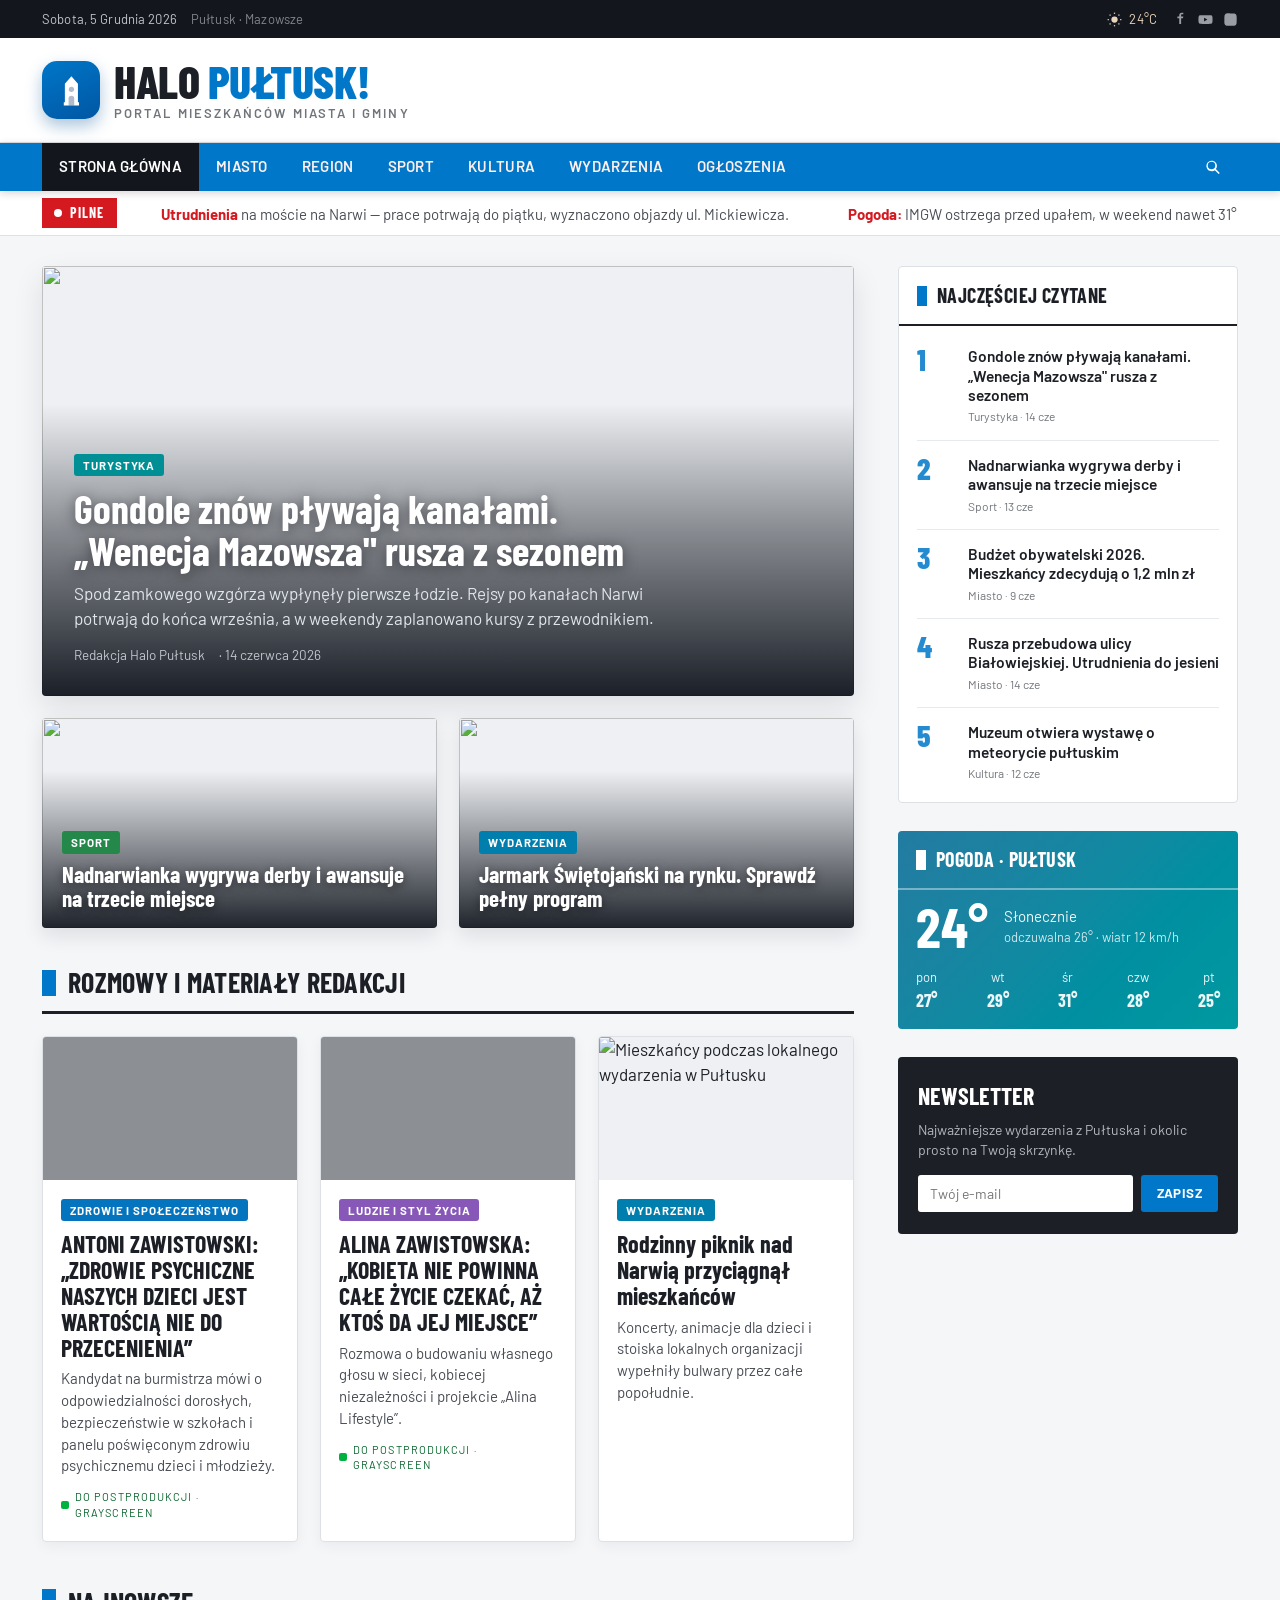
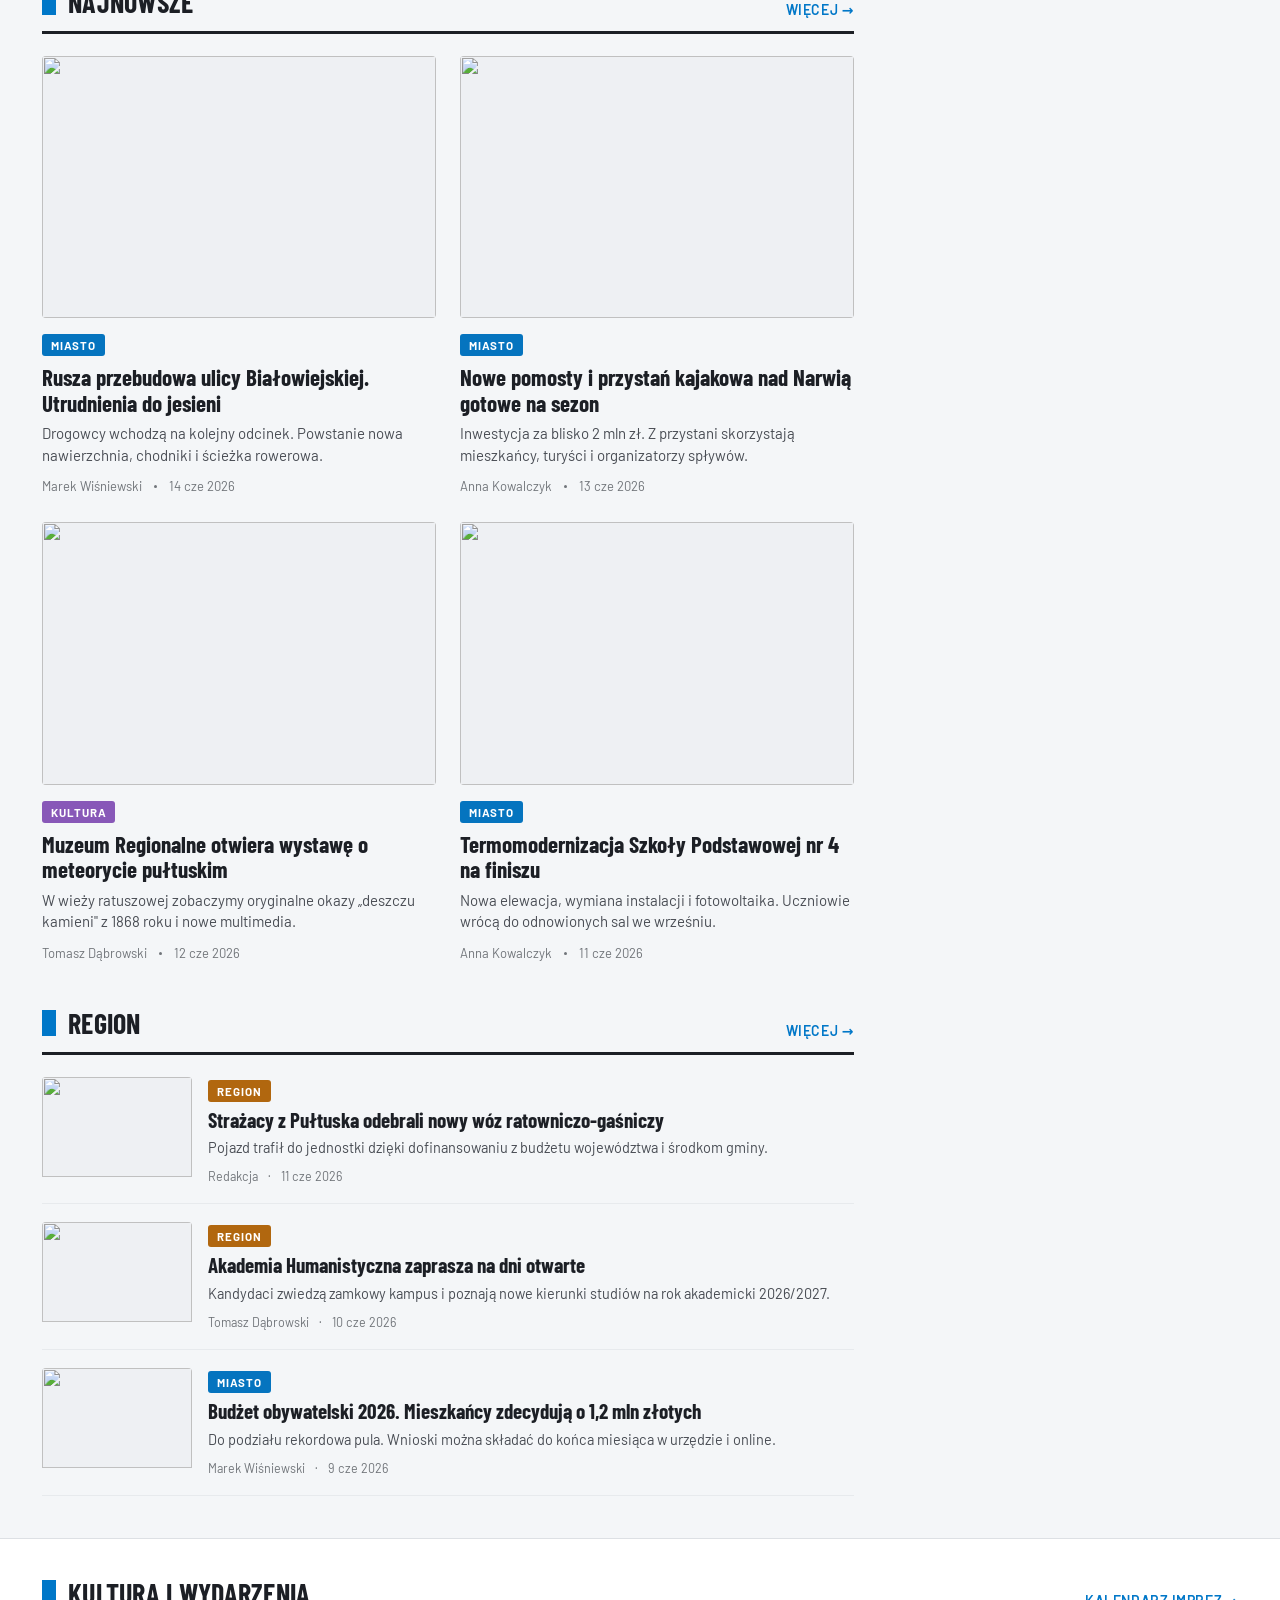
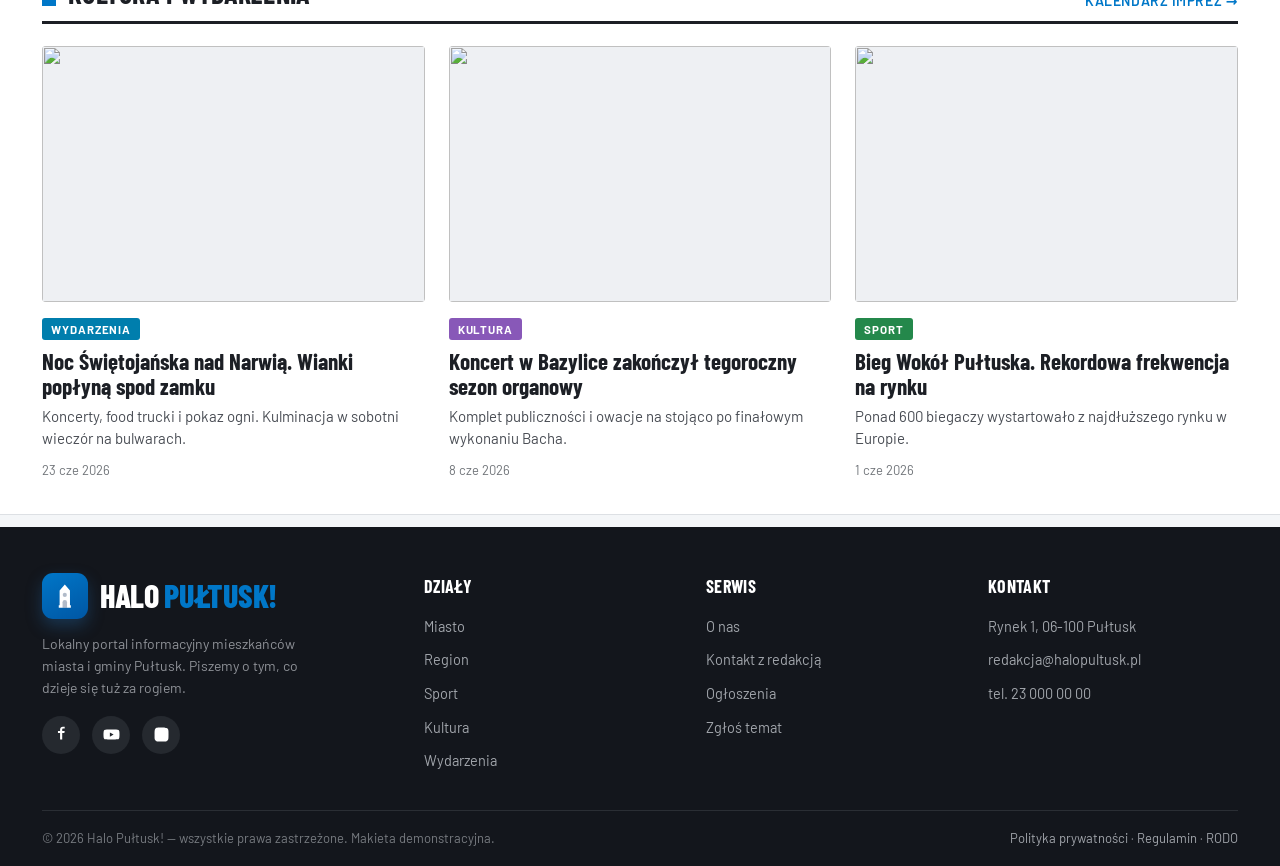
==== index.html @ b69af3ff "Add files via upload" ====
<!DOCTYPE html>
<html lang="pl">
<head>
<meta charset="UTF-8" />
<meta name="viewport" content="width=device-width, initial-scale=1.0" />
<title>Halo Pułtusk! — portal mieszkańców miasta i gminy</title>
<link rel="preconnect" href="https://fonts.googleapis.com" />
<link rel="preconnect" href="https://fonts.gstatic.com" crossorigin />
<link href="https://fonts.googleapis.com/css2?family=Barlow:wght@400;500;600;700&family=Barlow+Condensed:wght@600;700;800&family=Lora:ital,wght@0,400;0,500;0,600;1,400&display=swap" rel="stylesheet" />
<link rel="stylesheet" href="styles.css" />
<link rel="icon" type="image/svg+xml" href="data:image/svg+xml,%3Csvg xmlns='http://www.w3.org/2000/svg' viewBox='0 0 64 64'%3E%3Crect width='64' height='64' rx='15' fill='%232f72cf'/%3E%3Cpath fill='white' d='M32 8 L21 22 L21 52 L19 52 L19 56 L45 56 L45 52 L43 52 L43 22 Z'/%3E%3Ccircle cx='32' cy='30' r='4.5' fill='%232f72cf'/%3E%3Cpath fill='%232f72cf' d='M27 56 V44 a5 5 0 0 1 10 0 V56 Z'/%3E%3C/svg%3E" />
</head>
<body>

<!-- ============ PASEK GÓRNY ============ -->
<div class="topbar">
  <div class="container">
    <div class="topbar__left">
      <span class="topbar__date" id="topDate">niedziela, 15 czerwca 2026</span>
      <span class="topbar__loc">Pułtusk · Mazowsze</span>
    </div>
    <div class="topbar__right">
      <span class="topbar__weather">
        <svg viewBox="0 0 24 24" width="15" height="15" fill="currentColor"><circle cx="12" cy="12" r="5"/><g stroke="currentColor" stroke-width="2"><line x1="12" y1="1" x2="12" y2="3"/><line x1="12" y1="21" x2="12" y2="23"/><line x1="4.2" y1="4.2" x2="5.6" y2="5.6"/><line x1="18.4" y1="18.4" x2="19.8" y2="19.8"/><line x1="1" y1="12" x2="3" y2="12"/><line x1="21" y1="12" x2="23" y2="12"/><line x1="4.2" y1="19.8" x2="5.6" y2="18.4"/><line x1="18.4" y1="5.6" x2="19.8" y2="4.2"/></g></svg>
        24°C
      </span>
      <span class="topbar__socials">
        <a href="#" aria-label="Facebook"><svg viewBox="0 0 24 24"><path d="M13 10h3l.5-3H13V5.2c0-.9.3-1.5 1.6-1.5H16.5V1.1C16.2 1 15.2 1 14 1c-2.4 0-4 1.5-4 4.1V7H7v3h3v9h3v-9z"/></svg></a>
        <a href="#" aria-label="YouTube"><svg viewBox="0 0 24 24"><path d="M23 7.5c-.2-1.3-.8-2-2-2.2C19 5 12 5 12 5s-7 0-9 .3C1.8 5.5 1.2 6.2 1 7.5.7 9 .7 12 .7 12s0 3 .3 4.5c.2 1.3.8 2 2 2.2C5 19 12 19 12 19s7 0 9-.3c1.2-.2 1.8-.9 2-2.2.3-1.5.3-4.5.3-4.5s0-3-.3-4.5zM9.7 15V9l5.3 3-5.3 3z"/></svg></a>
        <a href="#" aria-label="Instagram"><svg viewBox="0 0 24 24"><path d="M12 2.2c3.2 0 3.6 0 4.9.1 1.2.1 1.8.3 2.2.4.6.2 1 .5 1.4.9.4.4.7.8.9 1.4.1.4.3 1 .4 2.2.1 1.3.1 1.7.1 4.9s0 3.6-.1 4.9c-.1 1.2-.3 1.8-.4 2.2-.2.6-.5 1-.9 1.4-.4.4-.8.7-1.4.9-.4.1-1 .3-2.2.4-1.3.1-1.7.1-4.9.1s-3.6 0-4.9-.1c-1.2-.1-1.8-.3-2.2-.4-.6-.2-1-.5-1.4-.9-.4-.4-.7-.8-.9-1.4-.1-.4-.3-1-.4-2.2C2.2 15.6 2.2 15.2 2.2 12s0-3.6.1-4.9c.1-1.2.3-1.8.4-2.2.2-.6.5-1 .9-1.4.4-.4.8-.7 1.4-.9.4-.1 1-.3 2.2-.4C8.4 2.2 8.8 2.2 12 2.2z"/></svg></a>
      </span>
    </div>
  </div>
</div>

<!-- ============ MASTHEAD ============ -->
<header class="masthead">
  <div class="container">
    <a class="logo" href="index.html">
      <span class="logo__mark">
        <svg class="logo__tower" viewBox="0 0 32 32" aria-hidden="true"><path fill="#fff" d="M16 3 L10 10 L10 27 L9 27 L9 30 L23 30 L23 27 L22 27 L22 10 Z"/><circle cx="16" cy="15" r="2.4" fill="rgba(13,42,86,0.32)"/><path fill="rgba(13,42,86,0.32)" d="M13.4 30 V23.6 a2.6 2.6 0 0 1 5.2 0 V30 Z"/></svg>
      </span>
      <span class="logo__text">
        <span class="logo__word"><span class="halo">Halo</span> <span class="city">Pułtusk</span><span class="bang">!</span></span>
        <span class="logo__tag">Portal mieszkańców miasta i gminy</span>
      </span>
    </a>
  </div>
</header>

<!-- ============ NAWIGACJA ============ -->
<nav class="nav">
  <div class="container">
    <button class="nav__burger" type="button" aria-label="Rozwiń menu" aria-expanded="false">
      <span class="nav__burger-bars"><span></span><span></span><span></span></span>
      Menu
    </button>
    <div class="nav__links">
      <a href="index.html" class="is-active">Strona główna</a>
      <a href="#">Miasto</a>
      <a href="#">Region</a>
      <a href="#">Sport</a>
      <a href="#">Kultura</a>
      <a href="#">Wydarzenia</a>
      <a href="#">Ogłoszenia</a>
    </div>
    <div class="nav__right">
      <div class="nav__search" aria-label="Szukaj">
        <svg viewBox="0 0 24 24"><path d="M21 20l-5.2-5.2a7 7 0 10-1.4 1.4L19.6 21.4 21 20zM5 10a5 5 0 1110 0 5 5 0 01-10 0z"/></svg>
      </div>
    </div>
  </div>
</nav>

<!-- ============ PASEK PILNE ============ -->
<div class="breaking">
  <div class="container">
    <div class="breaking__label"><span class="dot"></span>Pilne</div>
    <div class="breaking__track">
      <div class="breaking__move">
        <span><b>Utrudnienia</b> na moście na Narwi — prace potrwają do piątku, wyznaczono objazdy ul. Mickiewicza.</span>
        <span><b>Pogoda:</b> IMGW ostrzega przed upałem, w weekend nawet 31°C.</span>
        <span><b>Sport:</b> Nadnarwianka zagra u siebie z Mławianką w sobotę o 17:00.</span>
        <span><b>Utrudnienia</b> na moście na Narwi — prace potrwają do piątku, wyznaczono objazdy ul. Mickiewicza.</span>
        <span><b>Pogoda:</b> IMGW ostrzega przed upałem, w weekend nawet 31°C.</span>
        <span><b>Sport:</b> Nadnarwianka zagra u siebie z Mławianką w sobotę o 17:00.</span>
      </div>
    </div>
  </div>
</div>

<!-- ============ TREŚĆ + SIDEBAR ============ -->
<div class="container">
  <div class="page">
    <!-- KOLUMNA GŁÓWNA -->
    <div class="page__main">

      <!-- Hero -->
      <section class="hero">
        <a class="lead" href="#" onclick="return false;">
          <div class="cover"><img src="https://picsum.photos/seed/pultusk-narew-river/1200/760" alt="" loading="eager" /></div>
          <div class="lead__veil"></div>
          <div class="lead__body">
            <span class="tag tag--turystyka">Turystyka</span>
            <h2 class="lead__title">Gondole znów pływają kanałami. „Wenecja Mazowsza" rusza z sezonem</h2>
            <p class="lead__excerpt">Spod zamkowego wzgórza wypłynęły pierwsze łodzie. Rejsy po kanałach Narwi potrwają do końca września, a w weekendy zaplanowano kursy z przewodnikiem.</p>
            <div class="lead__meta"><span>Redakcja Halo Pułtusk</span><span>· 14 czerwca 2026</span></div>
          </div>
        </a>
        <div class="hero__minis">
          <a class="mini" href="#" onclick="return false;">
            <div class="cover"><img src="https://picsum.photos/seed/pultusk-stadium-football/700/440" alt="" /></div>
            <div class="mini__veil"></div>
            <div class="mini__body">
              <span class="tag tag--sport">Sport</span>
              <h3 class="mini__title">Nadnarwianka wygrywa derby i awansuje na trzecie miejsce</h3>
            </div>
          </a>
          <a class="mini" href="#" onclick="return false;">
            <div class="cover"><img src="https://picsum.photos/seed/pultusk-market-square-evening/700/440" alt="" /></div>
            <div class="mini__veil"></div>
            <div class="mini__body">
              <span class="tag tag--wydarzenia">Wydarzenia</span>
              <h3 class="mini__title">Jarmark Świętojański na rynku. Sprawdź pełny program</h3>
            </div>
          </a>
        </div>
      </section>

      <!-- Polecane (2 klikalne + 1 zwykły materiał) -->
      <section class="section">
        <div class="section__head">
          <h2 class="section__title">Rozmowy i materiały redakcji</h2>
        </div>
        <div class="picks">
          <a class="pick" href="artykul-zawistowski.html">
            <div class="cover cover--grayscreen"></div>
            <div class="pick__body">
              <span class="tag tag--miasto">Zdrowie i społeczeństwo</span>
              <h3 class="pick__title">ANTONI ZAWISTOWSKI: „ZDROWIE PSYCHICZNE NASZYCH DZIECI JEST WARTOŚCIĄ NIE DO PRZECENIENIA”</h3>
              <p class="pick__excerpt">Kandydat na burmistrza mówi o odpowiedzialności dorosłych, bezpieczeństwie w szkołach i panelu poświęconym zdrowiu psychicznemu dzieci i młodzieży.</p>
              <span class="pick__badge">do postprodukcji · grayscreen</span>
            </div>
          </a>
          <a class="pick" href="artykul-zawistowska.html">
            <div class="cover cover--grayscreen"></div>
            <div class="pick__body">
              <span class="tag tag--kultura">Ludzie i styl życia</span>
              <h3 class="pick__title">ALINA ZAWISTOWSKA: „KOBIETA NIE POWINNA CAŁE ŻYCIE CZEKAĆ, AŻ KTOŚ DA JEJ MIEJSCE”</h3>
              <p class="pick__excerpt">Rozmowa o budowaniu własnego głosu w sieci, kobiecej niezależności i projekcie „Alina Lifestyle”.</p>
              <span class="pick__badge">do postprodukcji · grayscreen</span>
            </div>
          </a>
          <article class="pick pick--static">
            <div class="cover"><img src="https://picsum.photos/seed/pultusk-local-community/800/450" alt="Mieszkańcy podczas lokalnego wydarzenia w Pułtusku" /></div>
            <div class="pick__body">
              <span class="tag tag--wydarzenia">Wydarzenia</span>
              <h3 class="pick__title">Rodzinny piknik nad Narwią przyciągnął mieszkańców</h3>
              <p class="pick__excerpt">Koncerty, animacje dla dzieci i stoiska lokalnych organizacji wypełniły bulwary przez całe popołudnie.</p>
            </div>
          </article>
        </div>
      </section>

      <!-- Najnowsze -->
      <section class="section" style="padding-top:6px;">
        <div class="section__head">
          <h2 class="section__title">Najnowsze</h2>
          <a class="section__more" href="#">Więcej →</a>
        </div>
        <div class="cards">
          <article class="card">
            <div class="card__media"><div class="cover"><img src="https://picsum.photos/seed/pultusk-roadworks/640/440" alt="" /></div></div>
            <div class="card__body">
              <span class="tag tag--miasto">Miasto</span>
              <h3 class="card__title">Rusza przebudowa ulicy Białowiejskiej. Utrudnienia do jesieni</h3>
              <p class="card__excerpt">Drogowcy wchodzą na kolejny odcinek. Powstanie nowa nawierzchnia, chodniki i ścieżka rowerowa.</p>
              <div class="card__meta"><span>Marek Wiśniewski</span><span class="dot"></span><span>14 cze 2026</span></div>
            </div>
          </article>
          <article class="card">
            <div class="card__media"><div class="cover"><img src="https://picsum.photos/seed/pultusk-kayak-pier/640/440" alt="" /></div></div>
            <div class="card__body">
              <span class="tag tag--miasto">Miasto</span>
              <h3 class="card__title">Nowe pomosty i przystań kajakowa nad Narwią gotowe na sezon</h3>
              <p class="card__excerpt">Inwestycja za blisko 2 mln zł. Z przystani skorzystają mieszkańcy, turyści i organizatorzy spływów.</p>
              <div class="card__meta"><span>Anna Kowalczyk</span><span class="dot"></span><span>13 cze 2026</span></div>
            </div>
          </article>
          <article class="card">
            <div class="card__media"><div class="cover"><img src="https://picsum.photos/seed/pultusk-meteorite-museum/640/440" alt="" /></div></div>
            <div class="card__body">
              <span class="tag tag--kultura">Kultura</span>
              <h3 class="card__title">Muzeum Regionalne otwiera wystawę o meteorycie pułtuskim</h3>
              <p class="card__excerpt">W wieży ratuszowej zobaczymy oryginalne okazy „deszczu kamieni" z 1868 roku i nowe multimedia.</p>
              <div class="card__meta"><span>Tomasz Dąbrowski</span><span class="dot"></span><span>12 cze 2026</span></div>
            </div>
          </article>
          <article class="card">
            <div class="card__media"><div class="cover"><img src="https://picsum.photos/seed/pultusk-school-renovation/640/440" alt="" /></div></div>
            <div class="card__body">
              <span class="tag tag--miasto">Miasto</span>
              <h3 class="card__title">Termomodernizacja Szkoły Podstawowej nr 4 na finiszu</h3>
              <p class="card__excerpt">Nowa elewacja, wymiana instalacji i fotowoltaika. Uczniowie wrócą do odnowionych sal we wrześniu.</p>
              <div class="card__meta"><span>Anna Kowalczyk</span><span class="dot"></span><span>11 cze 2026</span></div>
            </div>
          </article>
        </div>
      </section>

      <!-- Region -->
      <section class="section" style="padding-top:6px;">
        <div class="section__head">
          <h2 class="section__title">Region</h2>
          <a class="section__more" href="#">Więcej →</a>
        </div>
        <div class="row-list">
          <article class="row">
            <div class="row__media"><div class="cover"><img src="https://picsum.photos/seed/pultusk-fire-truck/320/220" alt="" /></div></div>
            <div>
              <span class="tag tag--region">Region</span>
              <h3 class="row__title">Strażacy z Pułtuska odebrali nowy wóz ratowniczo-gaśniczy</h3>
              <p class="row__excerpt">Pojazd trafił do jednostki dzięki dofinansowaniu z budżetu województwa i środkom gminy.</p>
              <div class="row__meta"><span>Redakcja</span><span>·</span><span>11 cze 2026</span></div>
            </div>
          </article>
          <article class="row">
            <div class="row__media"><div class="cover"><img src="https://picsum.photos/seed/pultusk-university-campus/320/220" alt="" /></div></div>
            <div>
              <span class="tag tag--region">Region</span>
              <h3 class="row__title">Akademia Humanistyczna zaprasza na dni otwarte</h3>
              <p class="row__excerpt">Kandydaci zwiedzą zamkowy kampus i poznają nowe kierunki studiów na rok akademicki 2026/2027.</p>
              <div class="row__meta"><span>Tomasz Dąbrowski</span><span>·</span><span>10 cze 2026</span></div>
            </div>
          </article>
          <article class="row">
            <div class="row__media"><div class="cover"><img src="https://picsum.photos/seed/pultusk-budget-meeting/320/220" alt="" /></div></div>
            <div>
              <span class="tag tag--miasto">Miasto</span>
              <h3 class="row__title">Budżet obywatelski 2026. Mieszkańcy zdecydują o 1,2 mln złotych</h3>
              <p class="row__excerpt">Do podziału rekordowa pula. Wnioski można składać do końca miesiąca w urzędzie i online.</p>
              <div class="row__meta"><span>Marek Wiśniewski</span><span>·</span><span>9 cze 2026</span></div>
            </div>
          </article>
        </div>
      </section>
    </div>

    <!-- SIDEBAR (od góry) -->
    <aside class="page__side">
      <div class="widget">
        <div class="widget__head">Najczęściej czytane</div>
        <div class="widget__body" style="padding-bottom:6px;">
          <ol class="popular">
            <li><div><div class="popular__title">Gondole znów pływają kanałami. „Wenecja Mazowsza" rusza z sezonem</div><div class="popular__meta">Turystyka · 14 cze</div></div></li>
            <li><div><div class="popular__title">Nadnarwianka wygrywa derby i awansuje na trzecie miejsce</div><div class="popular__meta">Sport · 13 cze</div></div></li>
            <li><div><div class="popular__title">Budżet obywatelski 2026. Mieszkańcy zdecydują o 1,2 mln zł</div><div class="popular__meta">Miasto · 9 cze</div></div></li>
            <li><div><div class="popular__title">Rusza przebudowa ulicy Białowiejskiej. Utrudnienia do jesieni</div><div class="popular__meta">Miasto · 14 cze</div></div></li>
            <li><div><div class="popular__title">Muzeum otwiera wystawę o meteorycie pułtuskim</div><div class="popular__meta">Kultura · 12 cze</div></div></li>
          </ol>
        </div>
      </div>

      <div class="widget weather">
        <div class="widget__head">Pogoda · Pułtusk</div>
        <div class="weather__now">
          <div class="weather__temp">24°</div>
          <div>
            <div class="weather__desc">Słonecznie</div>
            <div class="weather__loc">odczuwalna 26° · wiatr 12 km/h</div>
          </div>
        </div>
        <div class="weather__days">
          <div class="weather__day">pon<b>27°</b></div>
          <div class="weather__day">wt<b>29°</b></div>
          <div class="weather__day">śr<b>31°</b></div>
          <div class="weather__day">czw<b>28°</b></div>
          <div class="weather__day">pt<b>25°</b></div>
        </div>
      </div>

      <div class="news-signup">
        <h4>Newsletter</h4>
        <p>Najważniejsze wydarzenia z Pułtuska i okolic prosto na Twoją skrzynkę.</p>
        <form onsubmit="return false;">
          <input type="email" placeholder="Twój e-mail" />
          <button type="submit">Zapisz</button>
        </form>
      </div>
    </aside>
  </div>
</div>

<!-- ============ PAS KULTURA ============ -->
<div class="band">
  <section class="section">
    <div class="container">
      <div class="section__head">
        <h2 class="section__title">Kultura i wydarzenia</h2>
        <a class="section__more" href="#">Kalendarz imprez →</a>
      </div>
      <div class="cards cards--3">
        <article class="card">
          <div class="card__media"><div class="cover"><img src="https://picsum.photos/seed/pultusk-river-night-festival/640/440" alt="" /></div></div>
          <div class="card__body">
            <span class="tag tag--wydarzenia">Wydarzenia</span>
            <h3 class="card__title">Noc Świętojańska nad Narwią. Wianki popłyną spod zamku</h3>
            <p class="card__excerpt">Koncerty, food trucki i pokaz ogni. Kulminacja w sobotni wieczór na bulwarach.</p>
            <div class="card__meta"><span>23 cze 2026</span></div>
          </div>
        </article>
        <article class="card">
          <div class="card__media"><div class="cover"><img src="https://picsum.photos/seed/pultusk-basilica-organ-concert/640/440" alt="" /></div></div>
          <div class="card__body">
            <span class="tag tag--kultura">Kultura</span>
            <h3 class="card__title">Koncert w Bazylice zakończył tegoroczny sezon organowy</h3>
            <p class="card__excerpt">Komplet publiczności i owacje na stojąco po finałowym wykonaniu Bacha.</p>
            <div class="card__meta"><span>8 cze 2026</span></div>
          </div>
        </article>
        <article class="card">
          <div class="card__media"><div class="cover"><img src="https://picsum.photos/seed/pultusk-run-marathon/640/440" alt="" /></div></div>
          <div class="card__body">
            <span class="tag tag--sport">Sport</span>
            <h3 class="card__title">Bieg Wokół Pułtuska. Rekordowa frekwencja na rynku</h3>
            <p class="card__excerpt">Ponad 600 biegaczy wystartowało z najdłuższego rynku w Europie.</p>
            <div class="card__meta"><span>1 cze 2026</span></div>
          </div>
        </article>
      </div>
    </div>
  </section>
</div>

<!-- ============ STOPKA ============ -->
<footer class="footer">
  <div class="container">
    <div class="footer__top">
      <div class="footer__brand">
        <div class="logo logo--footer">
          <span class="logo__mark">
            <svg class="logo__tower" viewBox="0 0 32 32" aria-hidden="true"><path fill="#fff" d="M16 3 L10 10 L10 27 L9 27 L9 30 L23 30 L23 27 L22 27 L22 10 Z"/><circle cx="16" cy="15" r="2.4" fill="rgba(13,42,86,0.32)"/><path fill="rgba(13,42,86,0.32)" d="M13.4 30 V23.6 a2.6 2.6 0 0 1 5.2 0 V30 Z"/></svg>
          </span>
          <span class="logo__word"><span class="halo">Halo</span> <span class="city">Pułtusk</span><span class="bang">!</span></span>
        </div>
        <p>Lokalny portal informacyjny mieszkańców miasta i gminy Pułtusk. Piszemy o tym, co dzieje się tuż za rogiem.</p>
        <div class="footer__socials">
          <a href="#" aria-label="Facebook"><svg viewBox="0 0 24 24"><path d="M13 10h3l.5-3H13V5.2c0-.9.3-1.5 1.6-1.5H16.5V1.1C16.2 1 15.2 1 14 1c-2.4 0-4 1.5-4 4.1V7H7v3h3v9h3v-9z"/></svg></a>
          <a href="#" aria-label="YouTube"><svg viewBox="0 0 24 24"><path d="M23 7.5c-.2-1.3-.8-2-2-2.2C19 5 12 5 12 5s-7 0-9 .3C1.8 5.5 1.2 6.2 1 7.5.7 9 .7 12 .7 12s0 3 .3 4.5c.2 1.3.8 2 2 2.2C5 19 12 19 12 19s7 0 9-.3c1.2-.2 1.8-.9 2-2.2.3-1.5.3-4.5.3-4.5s0-3-.3-4.5zM9.7 15V9l5.3 3-5.3 3z"/></svg></a>
          <a href="#" aria-label="Instagram"><svg viewBox="0 0 24 24"><path d="M12 2.2c3.2 0 3.6 0 4.9.1 1.2.1 1.8.3 2.2.4.6.2 1 .5 1.4.9.4.4.7.8.9 1.4.1.4.3 1 .4 2.2.1 1.3.1 1.7.1 4.9s0 3.6-.1 4.9c-.1 1.2-.3 1.8-.4 2.2-.2.6-.5 1-.9 1.4-.4.4-.8.7-1.4.9-.4.1-1 .3-2.2.4-1.3.1-1.7.1-4.9.1s-3.6 0-4.9-.1c-1.2-.1-1.8-.3-2.2-.4-.6-.2-1-.5-1.4-.9-.4-.4-.7-.8-.9-1.4-.1-.4-.3-1-.4-2.2C2.2 15.6 2.2 15.2 2.2 12s0-3.6.1-4.9c.1-1.2.3-1.8.4-2.2.2-.6.5-1 .9-1.4.4-.4.8-.7 1.4-.9.4-.1 1-.3 2.2-.4C8.4 2.2 8.8 2.2 12 2.2z"/></svg></a>
        </div>
      </div>
      <div class="footer__col">
        <h5>Działy</h5>
        <ul>
          <li><a href="index.html">Miasto</a></li>
          <li><a href="index.html">Region</a></li>
          <li><a href="index.html">Sport</a></li>
          <li><a href="index.html">Kultura</a></li>
          <li><a href="index.html">Wydarzenia</a></li>
        </ul>
      </div>
      <div class="footer__col">
        <h5>Serwis</h5>
        <ul>
          <li><a href="#">O nas</a></li>
          <li><a href="#">Kontakt z redakcją</a></li>
          <li><a href="#">Ogłoszenia</a></li>
          <li><a href="#">Zgłoś temat</a></li>
        </ul>
      </div>
      <div class="footer__col">
        <h5>Kontakt</h5>
        <ul>
          <li><a href="#">Rynek 1, 06-100 Pułtusk</a></li>
          <li><a href="#">redakcja@halopultusk.pl</a></li>
          <li><a href="#">tel. 23 000 00 00</a></li>
        </ul>
      </div>
    </div>
    <div class="footer__bar">
      <span>© 2026 Halo Pułtusk! — wszystkie prawa zastrzeżone. Makieta demonstracyjna.</span>
      <span><a href="#">Polityka prywatności</a> · <a href="#">Regulamin</a> · <a href="#">RODO</a></span>
    </div>
  </div>
</footer>

<script>
  // Data po polsku w pasku górnym
  (function () {
    try {
      var d = new Date();
      var s = d.toLocaleDateString('pl-PL', { weekday: 'long', day: 'numeric', month: 'long', year: 'numeric' });
      document.getElementById('topDate').textContent = s;
    } catch (e) {}
  })();

  // Menu mobilne (hamburger)
  (function () {
    var nav = document.querySelector('.nav');
    var burger = nav && nav.querySelector('.nav__burger');
    if (!burger) return;
    burger.addEventListener('click', function () {
      var open = nav.classList.toggle('is-open');
      burger.setAttribute('aria-expanded', open ? 'true' : 'false');
    });
    nav.querySelectorAll('.nav__links a').forEach(function (a) {
      a.addEventListener('click', function () {
        nav.classList.remove('is-open');
        burger.setAttribute('aria-expanded', 'false');
      });
    });
  })();
</script>
</body>
</html>
---- styles.css ----
/* ============================================================
   Halo Pułtusk! — wspólny arkusz stylów
   ============================================================ */

:root {
  /* Kolory bazowe */
  --paper: #ffffff;
  --bg: oklch(0.972 0.004 250);
  --bg-soft: oklch(0.955 0.005 250);
  --ink: oklch(0.24 0.012 260);
  --ink-soft: oklch(0.42 0.012 260);
  --muted: oklch(0.56 0.010 260);
  --line: oklch(0.905 0.006 260);
  --line-soft: oklch(0.935 0.005 260);

  /* Marka — błękit */
  --red: oklch(0.555 0.155 248);
  --red-dark: oklch(0.455 0.145 252);
  --red-ink: oklch(0.40 0.130 250);

  /* Greenscreen do podmiany */
  --green: #00b140;

  /* Alert / pilne */
  --alert: oklch(0.555 0.215 27);

  /* Tagi kategorii — wspólne L/C, różne H (harmonia) */
  --tag-miasto: oklch(0.545 0.145 248);
  --tag-sport: oklch(0.555 0.13 152);
  --tag-kultura: oklch(0.555 0.15 305);
  --tag-region: oklch(0.585 0.13 62);
  --tag-wydarzenia: oklch(0.555 0.12 232);
  --tag-turystyka: oklch(0.585 0.11 200);

  /* Typografia */
  --display: "Barlow Condensed", "Arial Narrow", sans-serif;
  --ui: "Barlow", system-ui, sans-serif;
  --serif: "Lora", Georgia, serif;

  /* Layout */
  --container: 1240px;
  --radius: 4px;
}

* { box-sizing: border-box; }

html { -webkit-text-size-adjust: 100%; }

body {
  margin: 0;
  font-family: var(--ui);
  color: var(--ink);
  background: var(--bg);
  line-height: 1.45;
  font-size: 17px;
}

img { display: block; max-width: 100%; }
a { color: inherit; text-decoration: none; }

.container {
  width: 100%;
  max-width: var(--container);
  margin: 0 auto;
  padding: 0 22px;
}

/* ---------- Pasek górny ---------- */
.topbar {
  background: oklch(0.20 0.012 260);
  color: oklch(0.82 0.01 260);
  font-size: 13px;
  letter-spacing: 0.01em;
}
.topbar .container {
  display: flex;
  align-items: center;
  justify-content: space-between;
  height: 38px;
}
.topbar__left { display: flex; align-items: center; gap: 14px; white-space: nowrap; }
.topbar__date { text-transform: capitalize; white-space: nowrap; }
.topbar__loc { color: oklch(0.62 0.01 260); }
.topbar__right { display: flex; align-items: center; gap: 16px; }
.topbar__weather { display: flex; align-items: center; gap: 7px; color: oklch(0.88 0.04 70); }
.topbar__socials { display: flex; align-items: center; gap: 10px; }
.topbar__socials a { opacity: 0.78; transition: opacity 0.15s; }
.topbar__socials a:hover { opacity: 1; }
.topbar__socials svg { width: 15px; height: 15px; fill: currentColor; display: block; }

/* ---------- Masthead ---------- */
.masthead { background: var(--paper); border-bottom: 1px solid var(--line); }
.masthead .container {
  display: flex;
  align-items: center;
  justify-content: space-between;
  gap: 28px;
  padding-top: 22px;
  padding-bottom: 22px;
}
.logo { display: flex; align-items: center; gap: 14px; flex-shrink: 0; }
.logo__mark {
  position: relative; flex-shrink: 0;
  width: 58px; height: 58px; border-radius: 15px;
  background: linear-gradient(155deg, var(--red), var(--red-dark));
  display: flex; align-items: center; justify-content: center;
  box-shadow: 0 7px 16px oklch(0.5 0.12 250 / 0.38);
}
.logo__tower { width: 60%; height: 60%; display: block; }
.logo__text { display: flex; flex-direction: column; gap: 5px; line-height: 1; }
.logo__word {
  font-family: var(--display);
  font-weight: 800;
  font-size: 46px;
  letter-spacing: -0.01em;
  text-transform: uppercase;
  white-space: nowrap;
  line-height: 0.92;
}
.logo__word .halo { color: var(--ink); }
.logo__word .city { color: var(--red); }
.logo__word .bang { color: var(--red); }
.logo__tag {
  font-size: 13px;
  letter-spacing: 0.16em;
  text-transform: uppercase;
  color: var(--muted);
  font-weight: 600;
}

/* Reklama / placeholder */
.adslot {
  flex: 0 0 auto;
  display: flex;
  align-items: center;
  justify-content: center;
  background:
    repeating-linear-gradient(135deg, var(--bg-soft) 0 11px, var(--bg) 11px 22px);
  border: 1px dashed var(--line);
  color: var(--muted);
  font-family: "Barlow", monospace;
  font-size: 11px;
  letter-spacing: 0.22em;
  text-transform: uppercase;
}
.adslot--leader { width: 468px; height: 80px; }
.adslot--box { width: 100%; height: 250px; }
.adslot--wide { width: 100%; height: 110px; margin: 8px 0 4px; }

/* ---------- Nawigacja ---------- */
.nav {
  background: var(--red);
  position: sticky;
  top: 0;
  z-index: 50;
  box-shadow: 0 2px 8px oklch(0.2 0.05 27 / 0.18);
}
.nav .container {
  display: flex;
  align-items: stretch;
  gap: 0;
}
.nav__links { display: flex; align-items: stretch; flex-wrap: wrap; }
.nav__links a {
  display: flex;
  align-items: center;
  height: 48px;
  padding: 0 17px;
  color: oklch(0.97 0.02 27);
  font-weight: 600;
  font-size: 15px;
  letter-spacing: 0.02em;
  text-transform: uppercase;
  transition: background 0.15s;
}
.nav__links a:hover { background: var(--red-dark); }
.nav__links a.is-active { background: oklch(0.20 0.012 260); color: #fff; }
.nav__right { margin-left: auto; display: flex; align-items: center; gap: 4px; }
.nav__search {
  display: flex; align-items: center;
  height: 48px; padding: 0 16px;
  color: #fff; cursor: pointer;
  transition: background 0.15s;
}
.nav__search:hover { background: var(--red-dark); }
.nav__search svg { width: 18px; height: 18px; fill: currentColor; }
.nav__burger {
  display: none; align-items: center; gap: 10px; height: 48px; padding: 0 16px;
  background: none; border: 0; cursor: pointer; color: #fff;
  font-family: var(--ui); font-weight: 700; font-size: 15px;
  text-transform: uppercase; letter-spacing: 0.04em;
}
.nav__burger-bars { display: inline-flex; flex-direction: column; gap: 4px; width: 20px; }
.nav__burger-bars span { height: 2.5px; background: #fff; border-radius: 2px; transition: transform 0.2s, opacity 0.2s; }
.nav.is-open .nav__burger-bars span:nth-child(1) { transform: translateY(6.5px) rotate(45deg); }
.nav.is-open .nav__burger-bars span:nth-child(2) { opacity: 0; }
.nav.is-open .nav__burger-bars span:nth-child(3) { transform: translateY(-6.5px) rotate(-45deg); }

/* ---------- Pasek PILNE ---------- */
.breaking {
  background: var(--paper);
  border-bottom: 1px solid var(--line);
  overflow: hidden;
}
.breaking .container { display: flex; align-items: center; height: 44px; gap: 16px; }
.breaking__label {
  flex: 0 0 auto;
  background: var(--alert);
  color: #fff;
  font-family: var(--display);
  font-weight: 700;
  letter-spacing: 0.08em;
  text-transform: uppercase;
  font-size: 14px;
  padding: 5px 12px;
  display: flex; align-items: center; gap: 8px;
}
.breaking__label .dot {
  width: 8px; height: 8px; border-radius: 50%;
  background: #fff;
  animation: pulse 1.4s ease-in-out infinite;
}
@keyframes pulse { 0%,100% { opacity: 1; } 50% { opacity: 0.25; } }
.breaking__track { flex: 1 1 auto; overflow: hidden; white-space: nowrap; }
.breaking__move {
  display: inline-block;
  white-space: nowrap;
  animation: ticker 32s linear infinite;
  font-size: 15px;
  color: var(--ink-soft);
}
.breaking__move span { padding: 0 28px; }
.breaking__move b { color: var(--alert); font-weight: 700; }
.breaking__track:hover .breaking__move { animation-play-state: paused; }
@keyframes ticker { from { transform: translateX(0); } to { transform: translateX(-50%); } }

/* ---------- Tagi ---------- */
.tag {
  display: inline-block;
  font-weight: 700;
  font-size: 11.5px;
  letter-spacing: 0.08em;
  text-transform: uppercase;
  color: #fff;
  padding: 3px 9px;
  border-radius: 3px;
  line-height: 1.4;
}
.tag--miasto { background: var(--tag-miasto); }
.tag--sport { background: var(--tag-sport); }
.tag--kultura { background: var(--tag-kultura); }
.tag--region { background: var(--tag-region); }
.tag--wydarzenia { background: var(--tag-wydarzenia); }
.tag--turystyka { background: var(--tag-turystyka); }

/* ---------- Okładki / greenscreen ---------- */
.cover { position: relative; overflow: hidden; background: var(--bg-soft); }
.cover img { width: 100%; height: 100%; object-fit: cover; }
.cover--greenscreen { background: var(--green); }
.cover--grayscreen { background: #8c9095; }
.cover--greenscreen::after {
  content: "GREENSCREEN · podmień zdjęcie";
  position: absolute;
  inset: 0;
  display: flex;
  align-items: center;
  justify-content: center;
  font-family: "Barlow", monospace;
  font-size: 12px;
  letter-spacing: 0.14em;
  text-transform: uppercase;
  color: oklch(0.30 0.09 150);
  text-align: center;
  padding: 12px;
}

/* ---------- Sekcje / nagłówki ---------- */
.section { padding: 34px 0; }
.section__head {
  display: flex; align-items: baseline; justify-content: space-between;
  border-bottom: 3px solid var(--ink);
  padding-bottom: 8px;
  margin-bottom: 22px;
}
.section__title {
  font-family: var(--display);
  font-weight: 700;
  font-size: 28px;
  text-transform: uppercase;
  letter-spacing: 0.01em;
  margin: 0;
  display: flex; align-items: center; gap: 12px;
}
.section__title::before {
  content: ""; width: 14px; height: 26px; background: var(--red);
  display: inline-block;
}
.section__more {
  font-weight: 600; font-size: 14px; text-transform: uppercase;
  letter-spacing: 0.04em; color: var(--red); display: flex; align-items: center; gap: 5px;
}
.section__more:hover { color: var(--red-dark); }

/* ---------- Hero ---------- */
.hero { padding-top: 0; }
.hero__grid {
  display: grid;
  grid-template-columns: 1.65fr 1fr;
  gap: 22px;
}
.lead {
  position: relative;
  border-radius: var(--radius);
  overflow: hidden;
  display: block;
  min-height: 430px;
  margin-bottom: 22px;
  box-shadow: 0 12px 30px oklch(0.2 0.02 260 / 0.10);
}
.lead .cover { position: absolute; inset: 0; }
.lead__veil {
  position: absolute; inset: 0;
  background: linear-gradient(to top, oklch(0.16 0.02 260 / 0.92) 0%, oklch(0.16 0.02 260 / 0.45) 38%, transparent 68%);
}
.lead__body {
  position: absolute; left: 0; right: 0; bottom: 0;
  padding: 30px 32px 32px;
  color: #fff;
}
.lead__title {
  font-family: var(--display);
  font-weight: 700;
  font-size: 40px;
  line-height: 1.04;
  margin: 12px 0 10px;
  text-wrap: balance;
  text-shadow: 0 2px 14px oklch(0.1 0.02 260 / 0.5);
}
.lead__excerpt { font-size: 17px; color: oklch(0.92 0.01 260); max-width: 60ch; margin: 0; }
.lead__meta { margin-top: 14px; font-size: 13.5px; color: oklch(0.82 0.01 260); display: flex; gap: 14px; }

.side-stack { display: grid; grid-template-rows: 1fr 1fr; gap: 22px; }
.mini {
  position: relative; border-radius: var(--radius); overflow: hidden; display: block;
  min-height: 210px;
  box-shadow: 0 8px 20px oklch(0.2 0.02 260 / 0.10);
}
.mini .cover { position: absolute; inset: 0; }
.mini__veil { position: absolute; inset: 0; background: linear-gradient(to top, oklch(0.16 0.02 260 / 0.9) 0%, oklch(0.16 0.02 260 / 0.3) 50%, transparent 75%); }
.mini__body { position: absolute; left: 0; right: 0; bottom: 0; padding: 18px 20px; color: #fff; }
.mini__title { font-family: var(--display); font-weight: 700; font-size: 23px; line-height: 1.06; margin: 8px 0 0; text-shadow: 0 2px 10px oklch(0.1 0.02 260 / 0.5); }

a.lead, a.mini, a.card__link { cursor: pointer; }
a.lead:hover .cover img, a.mini:hover .cover img { transform: scale(1.04); }
.cover img { transition: transform 0.5s ease; }

/* ---------- Strip materiałów redakcyjnych ---------- */
.picks { display: grid; grid-template-columns: repeat(3, 1fr); gap: 22px; }
.pick {
  display: block; background: var(--paper); border: 1px solid var(--line);
  border-radius: var(--radius); overflow: hidden;
  box-shadow: 0 4px 14px oklch(0.2 0.02 260 / 0.05);
  transition: box-shadow 0.18s, transform 0.18s;
}
.pick:hover { box-shadow: 0 12px 28px oklch(0.2 0.02 260 / 0.13); transform: translateY(-3px); }
.pick--static { cursor: default; }
.pick--static:hover { box-shadow: 0 4px 14px oklch(0.2 0.02 260 / 0.05); transform: none; }
.pick .cover { aspect-ratio: 16 / 9; }
.pick__body { padding: 16px 18px 20px; }
.pick__title { font-family: var(--display); font-weight: 700; font-size: 24px; line-height: 1.08; margin: 10px 0 8px; }
.pick__excerpt { font-size: 15px; color: var(--ink-soft); margin: 0; }
.pick__meta { margin-top: 13px; font-size: 13px; color: var(--muted); display: flex; gap: 12px; }
.pick__badge {
  display: inline-flex; align-items: center; gap: 6px;
  font-family: "Barlow", monospace; font-size: 11px; letter-spacing: 0.1em;
  text-transform: uppercase; color: oklch(0.45 0.12 150); margin-top: 12px;
}
.pick__badge::before { content: ""; width: 8px; height: 8px; background: var(--green); border-radius: 2px; }

/* ---------- Główny układ: grid + sidebar ---------- */
.layout { display: grid; grid-template-columns: 1fr 340px; gap: 40px; align-items: start; }

/* Dwukolumnowy układ strony głównej (treść + sticky sidebar) */
.page { display: grid; grid-template-columns: minmax(0, 1fr) 340px; gap: 44px; align-items: start; padding: 30px 0 8px; }
.page__main { min-width: 0; }
.page__side { position: sticky; top: 60px; }
.hero__minis { display: grid; grid-template-columns: 1fr 1fr; gap: 22px; }

.cards { display: grid; grid-template-columns: 1fr 1fr; gap: 26px 24px; }
.card { display: flex; flex-direction: column; }
.card__media { position: relative; border-radius: var(--radius); overflow: hidden; }
.card__media .cover { aspect-ratio: 3 / 2; }
.card__body { padding: 13px 0 0; }
.card__title { font-family: var(--display); font-weight: 700; font-size: 23px; line-height: 1.1; margin: 9px 0 7px; text-wrap: pretty; }
.card__excerpt { font-size: 15px; color: var(--ink-soft); margin: 0; }
.card__meta { margin-top: 11px; font-size: 13px; color: var(--muted); display: flex; gap: 12px; align-items: center; }
.card__meta .dot { width: 3px; height: 3px; border-radius: 50%; background: var(--muted); }

/* Wariant poziomy (lista) */
.row-list { display: flex; flex-direction: column; }
.row {
  display: grid; grid-template-columns: 150px 1fr; gap: 16px;
  padding: 18px 0; border-bottom: 1px solid var(--line-soft);
}
.row:first-child { padding-top: 0; }
.row__media { border-radius: var(--radius); overflow: hidden; }
.row__media .cover { aspect-ratio: 3 / 2; }
.row__title { font-family: var(--display); font-weight: 700; font-size: 21px; line-height: 1.12; margin: 6px 0 6px; }
.row__excerpt { font-size: 14.5px; color: var(--ink-soft); margin: 0; }
.row__meta { margin-top: 9px; font-size: 12.5px; color: var(--muted); display: flex; gap: 10px; }

/* ---------- Sidebar ---------- */
.widget { background: var(--paper); border: 1px solid var(--line); border-radius: var(--radius); margin-bottom: 28px; }
.widget__head {
  font-family: var(--display); font-weight: 700; font-size: 20px; text-transform: uppercase;
  letter-spacing: 0.02em; padding: 14px 18px; border-bottom: 2px solid var(--ink);
  display: flex; align-items: center; gap: 10px;
}
.widget__head::before { content: ""; width: 10px; height: 20px; background: var(--red); }
.widget__body { padding: 6px 18px 16px; }

.popular { list-style: none; margin: 0; padding: 0; counter-reset: pop; }
.popular li {
  counter-increment: pop;
  display: grid; grid-template-columns: 38px 1fr; gap: 13px; align-items: start;
  padding: 14px 0; border-bottom: 1px solid var(--line-soft);
}
.popular li:last-child { border-bottom: 0; }
.popular li::before {
  content: counter(pop);
  font-family: var(--display); font-weight: 800; font-size: 30px; line-height: 0.9;
  color: var(--red); opacity: 0.85;
}
.popular__title { font-weight: 600; font-size: 15.5px; line-height: 1.25; }
.popular__meta { font-size: 12px; color: var(--muted); margin-top: 4px; }

/* Pogoda */
.weather { background: linear-gradient(135deg, oklch(0.55 0.10 232), oklch(0.62 0.11 200)); color: #fff; border: 0; }
.weather .widget__head { border-color: oklch(1 0 0 / 0.4); color: #fff; }
.weather .widget__head::before { background: #fff; }
.weather__now { display: flex; align-items: center; gap: 16px; padding: 8px 18px 14px; }
.weather__temp { font-family: var(--display); font-weight: 700; font-size: 56px; line-height: 1; }
.weather__desc { font-size: 15px; opacity: 0.95; }
.weather__loc { font-size: 13px; opacity: 0.8; }
.weather__days { display: flex; justify-content: space-between; padding: 0 18px 16px; gap: 8px; }
.weather__day { text-align: center; font-size: 13px; opacity: 0.92; }
.weather__day b { display: block; font-family: var(--display); font-size: 18px; font-weight: 700; }

/* Newsletter */
.news-signup { background: var(--ink); color: #fff; border: 0; padding: 22px 20px; border-radius: var(--radius); margin-bottom: 28px; }
.news-signup h4 { font-family: var(--display); font-size: 24px; font-weight: 700; text-transform: uppercase; margin: 0 0 6px; }
.news-signup p { font-size: 14px; color: oklch(0.78 0.01 260); margin: 0 0 14px; }
.news-signup form { display: flex; gap: 8px; }
.news-signup input { flex: 1; border: 0; border-radius: 3px; padding: 10px 12px; font-family: var(--ui); font-size: 14px; }
.news-signup button { border: 0; background: var(--red); color: #fff; font-weight: 700; padding: 0 16px; border-radius: 3px; cursor: pointer; font-family: var(--ui); text-transform: uppercase; letter-spacing: 0.03em; }
.news-signup button:hover { background: var(--red-dark); }

/* ---------- Sekcje kategorii (paski) ---------- */
.band { background: var(--paper); border-top: 1px solid var(--line); border-bottom: 1px solid var(--line); }

/* ---------- Stopka ---------- */
.footer { background: oklch(0.20 0.012 260); color: oklch(0.74 0.01 260); margin-top: 12px; }
.footer__top { display: grid; grid-template-columns: 1.4fr 1fr 1fr 1fr; gap: 32px; padding: 46px 0 38px; }
.logo--footer { gap: 12px; }
.logo--footer .logo__mark { width: 46px; height: 46px; border-radius: 11px; }
.footer__brand .logo__word { font-size: 32px; }
.footer__brand .logo__word .halo { color: #fff; }
.footer__brand p { font-size: 14px; line-height: 1.6; margin: 14px 0 0; color: oklch(0.66 0.01 260); max-width: 34ch; }
.footer__col h5 { font-family: var(--display); font-size: 18px; font-weight: 700; text-transform: uppercase; color: #fff; margin: 0 0 14px; letter-spacing: 0.02em; }
.footer__col ul { list-style: none; margin: 0; padding: 0; display: flex; flex-direction: column; gap: 9px; }
.footer__col a { font-size: 14.5px; color: oklch(0.72 0.01 260); word-break: break-word; }
.footer__col a:hover { color: #fff; }
.footer__socials { display: flex; gap: 12px; margin-top: 16px; }
.footer__socials a {
  width: 38px; height: 38px; border-radius: 50%;
  background: oklch(0.28 0.012 260); display: flex; align-items: center; justify-content: center;
  transition: background 0.15s;
}
.footer__socials a:hover { background: var(--red); }
.footer__socials svg { width: 17px; height: 17px; fill: #fff; }
.footer__bar { border-top: 1px solid oklch(0.30 0.012 260); padding: 18px 0; font-size: 13px; color: oklch(0.58 0.01 260); display: flex; justify-content: space-between; flex-wrap: wrap; gap: 10px; }
.footer__bar a { color: oklch(0.72 0.01 260); }

/* ============================================================
   Widok artykułu
   ============================================================ */
.crumbs { font-size: 13px; color: var(--muted); padding: 18px 0 0; display: flex; gap: 8px; flex-wrap: wrap; }
.crumbs a:hover { color: var(--red); }
.crumbs span { color: var(--line); }

.article { max-width: 820px; margin: 0 auto; padding: 8px 0 20px; }
.article__head { padding: 18px 0 22px; }
.article__title {
  font-family: var(--display); font-weight: 700; font-size: 52px; line-height: 1.02;
  margin: 14px 0 16px; text-wrap: balance;
}
.article__lead { font-size: 21px; color: var(--ink-soft); line-height: 1.5; margin: 0; font-weight: 500; }
.article__meta {
  display: flex; align-items: center; gap: 14px; flex-wrap: wrap;
  margin-top: 22px; padding-top: 18px; border-top: 1px solid var(--line);
  font-size: 14px; color: var(--muted);
}
.article__author { display: flex; align-items: center; gap: 10px; color: var(--ink); font-weight: 600; }
.article__avatar { width: 38px; height: 38px; border-radius: 50%; background: var(--bg-soft); overflow: hidden; }
.article__avatar img { width: 100%; height: 100%; object-fit: cover; }

.hero-figure { margin: 0 0 8px; }
.hero-figure .cover { aspect-ratio: 16 / 9; border-radius: var(--radius); }
.hero-figure figcaption { font-size: 13px; color: var(--muted); padding: 10px 2px; font-style: italic; }

.article__body { font-family: var(--serif); font-size: 19.5px; line-height: 1.75; color: oklch(0.30 0.012 260); }
.article__body p { margin: 0 0 22px; }
.article__body h2 { font-family: var(--display); font-size: 30px; font-weight: 700; color: var(--ink); margin: 36px 0 14px; line-height: 1.12; }
.article__body a { color: var(--red); text-decoration: underline; text-underline-offset: 2px; }
.pullquote {
  font-family: var(--display); font-weight: 600; font-size: 30px; line-height: 1.18;
  color: var(--ink); border-left: 5px solid var(--red); padding: 6px 0 6px 24px; margin: 30px 0;
  font-style: normal;
}

/* Wywiad — pytania i odpowiedzi */
.article__body .q { font-family: var(--display); font-weight: 700; font-size: 23px; line-height: 1.25; color: var(--ink); margin: 34px 0 12px; }
.article__body .q .who { color: var(--red); margin-right: 7px; }
.article__body .a { margin: 0 0 22px; }
.article__body .a .speaker { font-family: var(--ui); font-weight: 700; color: var(--red-ink); margin-right: 7px; font-size: 0.9em; letter-spacing: 0.02em; }

/* Pasek share */
.share { display: flex; align-items: center; gap: 12px; flex-wrap: wrap; padding: 26px 0; border-top: 1px solid var(--line); border-bottom: 1px solid var(--line); margin: 36px 0; }
.share__label { font-family: var(--display); font-weight: 700; text-transform: uppercase; font-size: 17px; letter-spacing: 0.03em; margin-right: 4px; }
.share__btn {
  display: inline-flex; align-items: center; gap: 9px; cursor: pointer;
  border: 0; border-radius: 4px; padding: 10px 16px; color: #fff; font-family: var(--ui);
  font-weight: 600; font-size: 14.5px; transition: filter 0.15s;
}
.share__btn:hover { filter: brightness(1.08); }
.share__btn svg { width: 17px; height: 17px; fill: currentColor; }
.share__btn--fb { background: #1877f2; }
.share__btn--x { background: #111; }
.share__btn--msg { background: #0084ff; }
.share__btn--copy { background: var(--bg-soft); color: var(--ink); border: 1px solid var(--line); }

/* Autor box */
.authorbox { display: flex; gap: 18px; align-items: center; background: var(--paper); border: 1px solid var(--line); border-radius: var(--radius); padding: 22px; margin: 8px 0 10px; }
.authorbox__img { width: 70px; height: 70px; border-radius: 50%; overflow: hidden; flex: 0 0 auto; background: var(--bg-soft); }
.authorbox__img img { width: 100%; height: 100%; object-fit: cover; }
.authorbox__name { font-family: var(--display); font-weight: 700; font-size: 22px; }
.authorbox__role { font-size: 13px; color: var(--muted); text-transform: uppercase; letter-spacing: 0.06em; margin: 2px 0 8px; }
.authorbox__bio { font-size: 14.5px; color: var(--ink-soft); margin: 0; }

.tags-row { display: flex; gap: 8px; flex-wrap: wrap; margin: 26px 0 8px; }
.chip { font-size: 13px; color: var(--ink-soft); background: var(--bg-soft); border: 1px solid var(--line); border-radius: 999px; padding: 5px 13px; }
.chip:hover { border-color: var(--red); color: var(--red); }

/* Responsywność */
/* Modyfikatory siatek kart */
.cards--2 { grid-template-columns: 1fr 1fr; }
.cards--3 { grid-template-columns: repeat(3, 1fr); }

/* Responsywność */
@media (max-width: 1080px) {
  .layout { grid-template-columns: 1fr; }
  .page { grid-template-columns: 1fr; gap: 30px; }
  .page__side { position: static; }
  .hero__grid { grid-template-columns: 1fr; }
  .side-stack { grid-template-columns: 1fr 1fr; grid-template-rows: none; }
  .lead { min-height: 360px; }
  .adslot--leader { display: none; }
}
@media (max-width: 980px) {
  .cards--3 { grid-template-columns: 1fr 1fr; }
}
@media (max-width: 720px) {
  body { font-size: 16px; }
  .masthead .container { padding-top: 16px; padding-bottom: 16px; }
  .logo__word { font-size: 34px; }
  .logo__mark { width: 50px; height: 50px; border-radius: 12px; }
  .logo__tag { font-size: 11px; letter-spacing: 0.12em; }

  /* Nawigacja — menu hamburger */
  .nav .container { padding: 0; position: relative; flex-wrap: wrap; }
  .nav__burger { display: flex; }
  .nav__links {
    display: none; flex-direction: column;
    position: absolute; top: 100%; left: 0; right: 0;
    background: var(--red-dark);
    box-shadow: 0 14px 26px oklch(0.2 0.05 250 / 0.30);
    z-index: 60;
  }
  .nav.is-open .nav__links { display: flex; }
  .nav__links a {
    width: 100%; height: auto; padding: 15px 20px; font-size: 15px; white-space: nowrap;
    border-top: 1px solid oklch(1 0 0 / 0.13);
  }
  .nav__links a:first-child { border-top: 0; }
  .nav__links a.is-active { background: oklch(0.20 0.012 260); }
  .nav__right { display: none; }

  .topbar .container { height: 36px; }
  .topbar__loc { display: none; }

  .cards, .cards--2, .cards--3 { grid-template-columns: 1fr; }
  .picks { grid-template-columns: 1fr; }
  .side-stack { grid-template-columns: 1fr; }
  .hero__minis { grid-template-columns: 1fr; }
  .footer__top { grid-template-columns: 1fr; gap: 28px; }

  .lead { min-height: 320px; }
  .lead__title { font-size: 28px; }
  .lead__body { padding: 22px 20px; }
  .section__title { font-size: 24px; }
  .article { padding-left: 0; padding-right: 0; }
  .article__title { font-size: 33px; }
  .article__lead { font-size: 18px; }
  .article__body { font-size: 18px; }
  .row { grid-template-columns: 110px 1fr; gap: 13px; }
  .share { gap: 8px; }
}
@media (max-width: 460px) {
  .topbar__weather { display: none; }
  .row { grid-template-columns: 1fr; }
  .row__media { display: none; }
  .pullquote { font-size: 25px; }
}
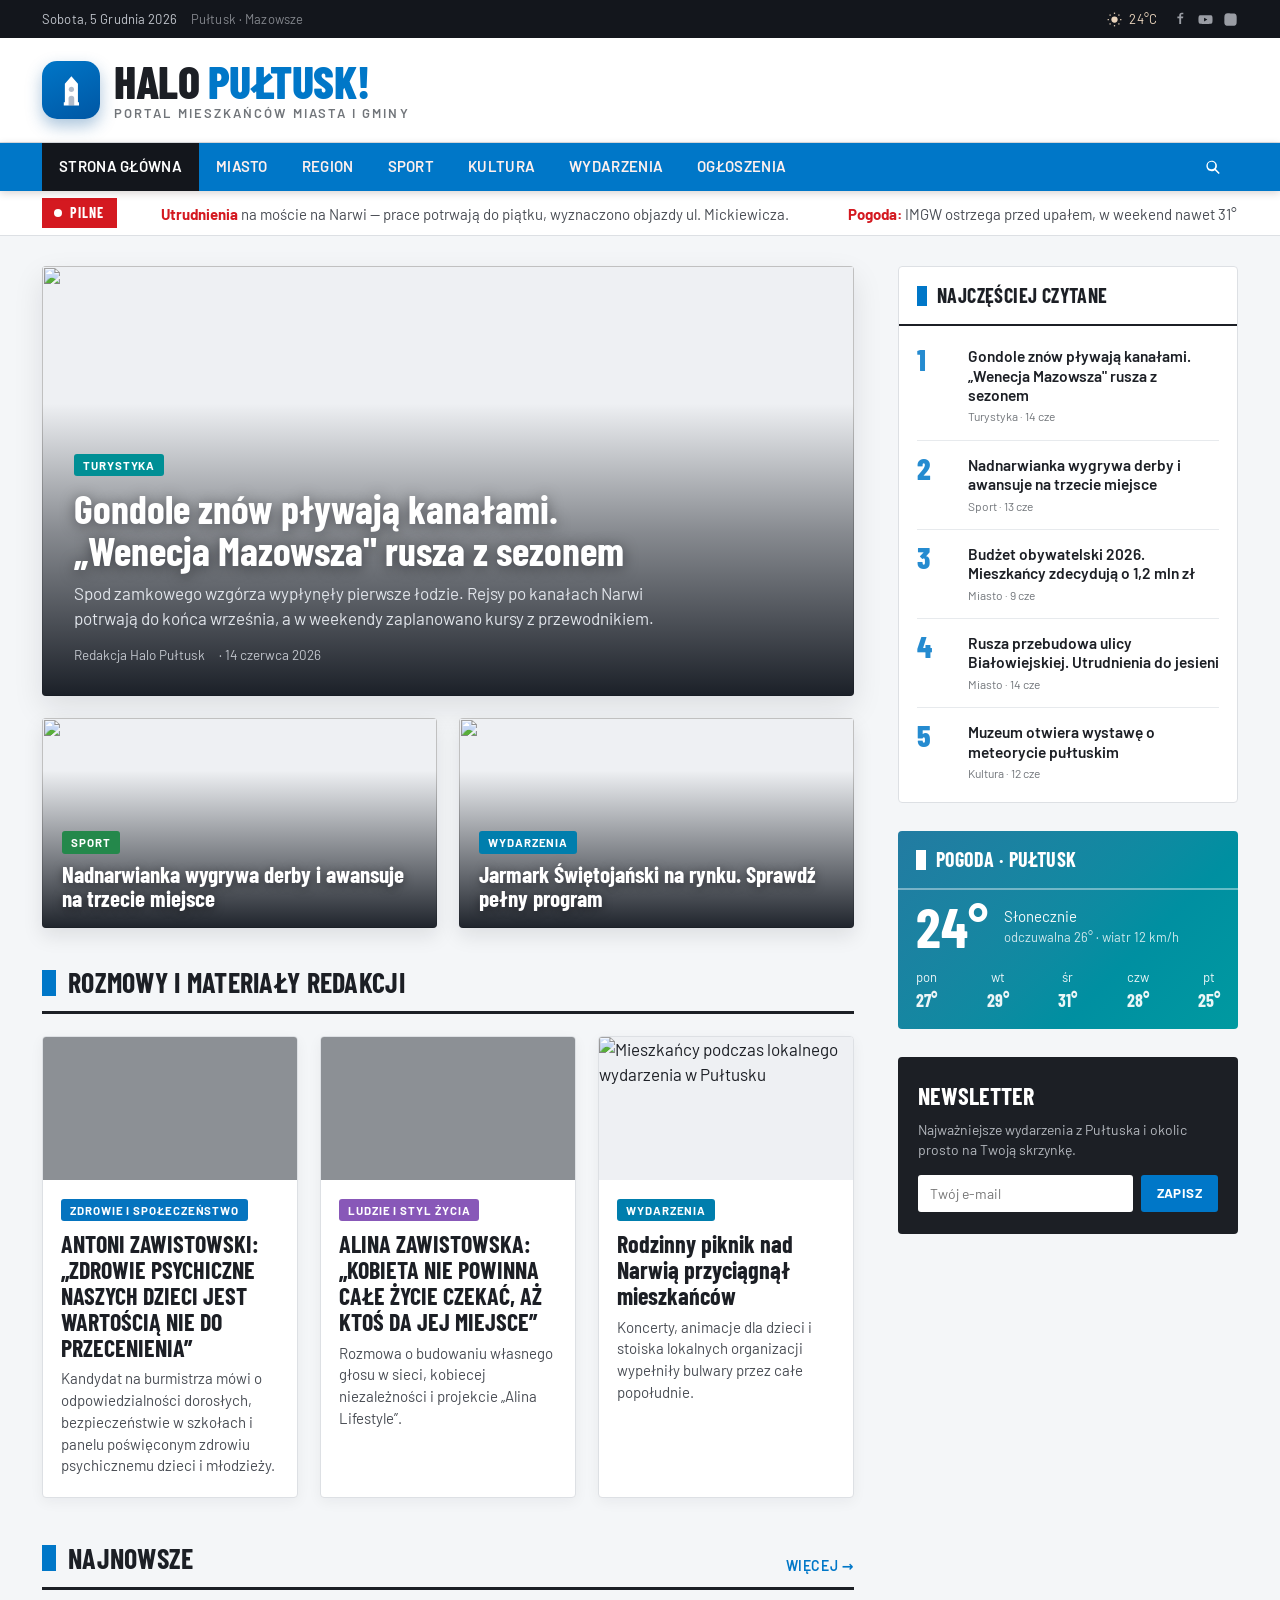
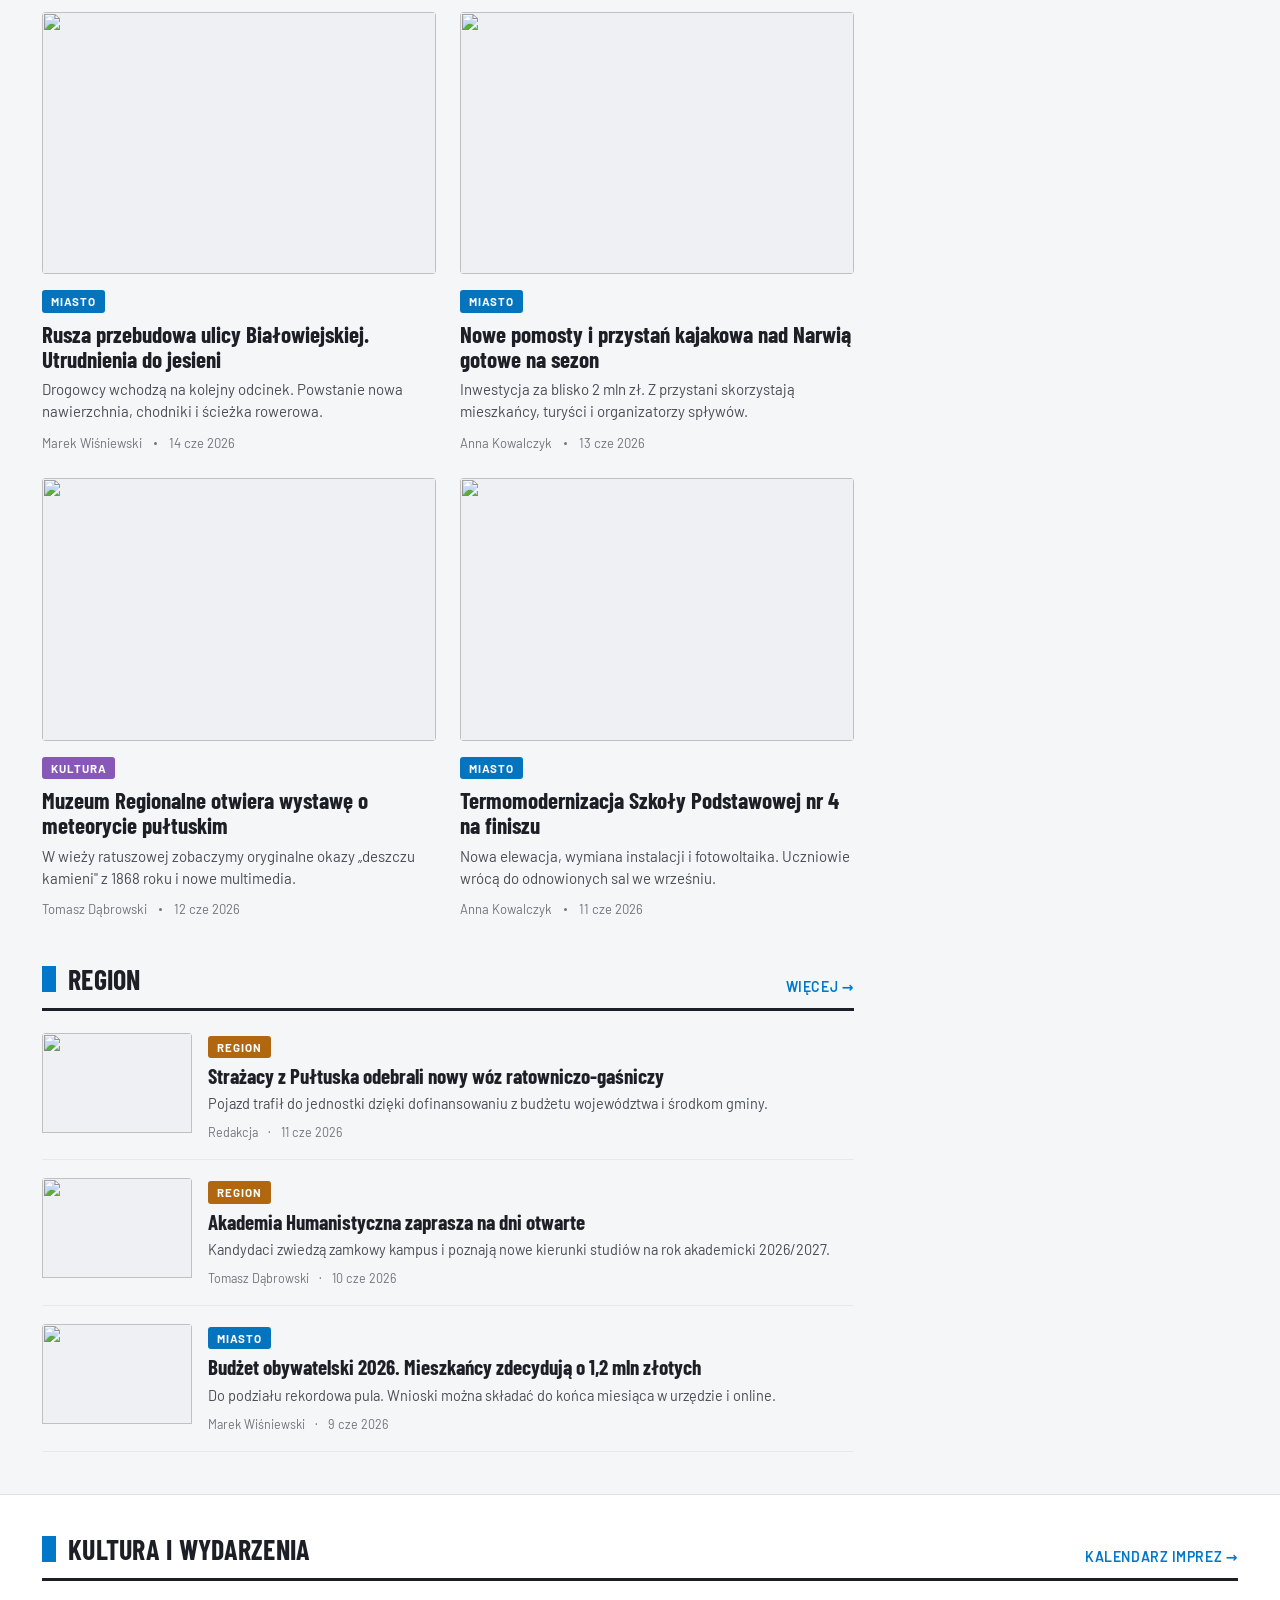
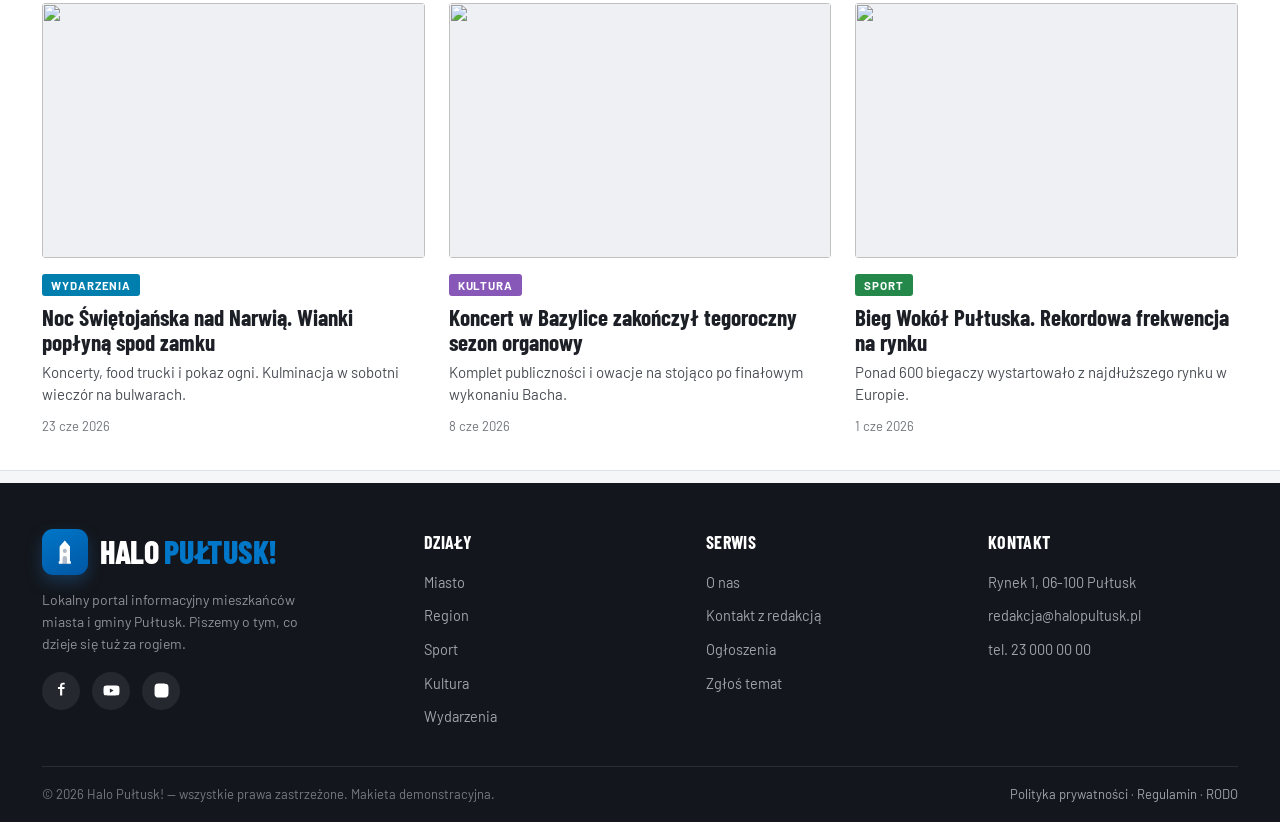
==== commit 2513fa3c: "Add files via upload" ====
--- a/index.html
+++ b/index.html
@@ -139,7 +139,6 @@
               <span class="tag tag--miasto">Zdrowie i społeczeństwo</span>
               <h3 class="pick__title">ANTONI ZAWISTOWSKI: „ZDROWIE PSYCHICZNE NASZYCH DZIECI JEST WARTOŚCIĄ NIE DO PRZECENIENIA”</h3>
               <p class="pick__excerpt">Kandydat na burmistrza mówi o odpowiedzialności dorosłych, bezpieczeństwie w szkołach i panelu poświęconym zdrowiu psychicznemu dzieci i młodzieży.</p>
-              <span class="pick__badge">do postprodukcji · grayscreen</span>
             </div>
           </a>
           <a class="pick" href="artykul-zawistowska.html">
@@ -148,7 +147,6 @@
               <span class="tag tag--kultura">Ludzie i styl życia</span>
               <h3 class="pick__title">ALINA ZAWISTOWSKA: „KOBIETA NIE POWINNA CAŁE ŻYCIE CZEKAĆ, AŻ KTOŚ DA JEJ MIEJSCE”</h3>
               <p class="pick__excerpt">Rozmowa o budowaniu własnego głosu w sieci, kobiecej niezależności i projekcie „Alina Lifestyle”.</p>
-              <span class="pick__badge">do postprodukcji · grayscreen</span>
             </div>
           </a>
           <article class="pick pick--static">
--- a/styles.css
+++ b/styles.css
@@ -600,6 +600,15 @@
 
   .cards, .cards--2, .cards--3 { grid-template-columns: 1fr; }
   .picks { grid-template-columns: 1fr; }
+
+  /* Placeholdery zdjęć są widoczne wyłącznie w wersji desktopowej. */
+  .pick > .cover--greenscreen,
+  .pick > .cover--grayscreen,
+  .hero-figure .cover--greenscreen,
+  .hero-figure .cover--grayscreen,
+  .hero-figure .cover--greenscreen + figcaption,
+  .hero-figure .cover--grayscreen + figcaption,
+  .pick__badge { display: none; }
   .side-stack { grid-template-columns: 1fr; }
   .hero__minis { grid-template-columns: 1fr; }
   .footer__top { grid-template-columns: 1fr; gap: 28px; }
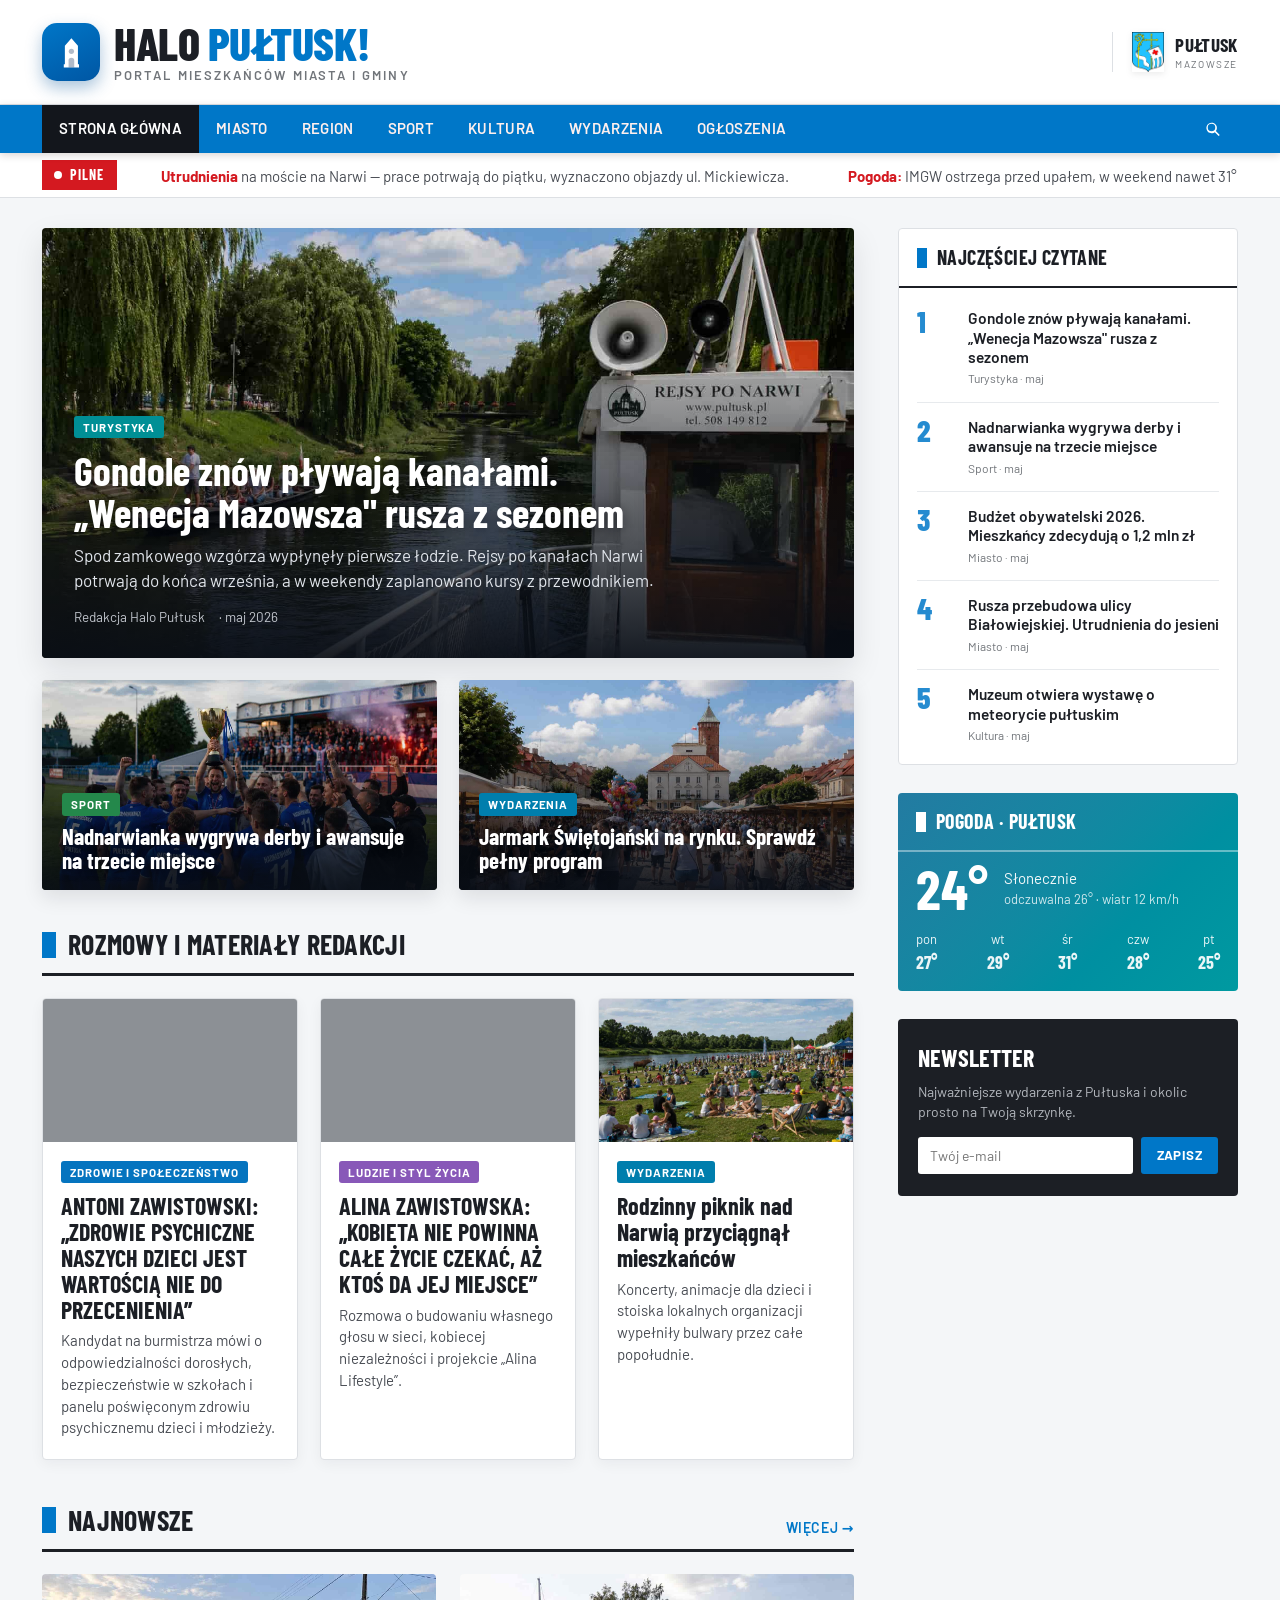
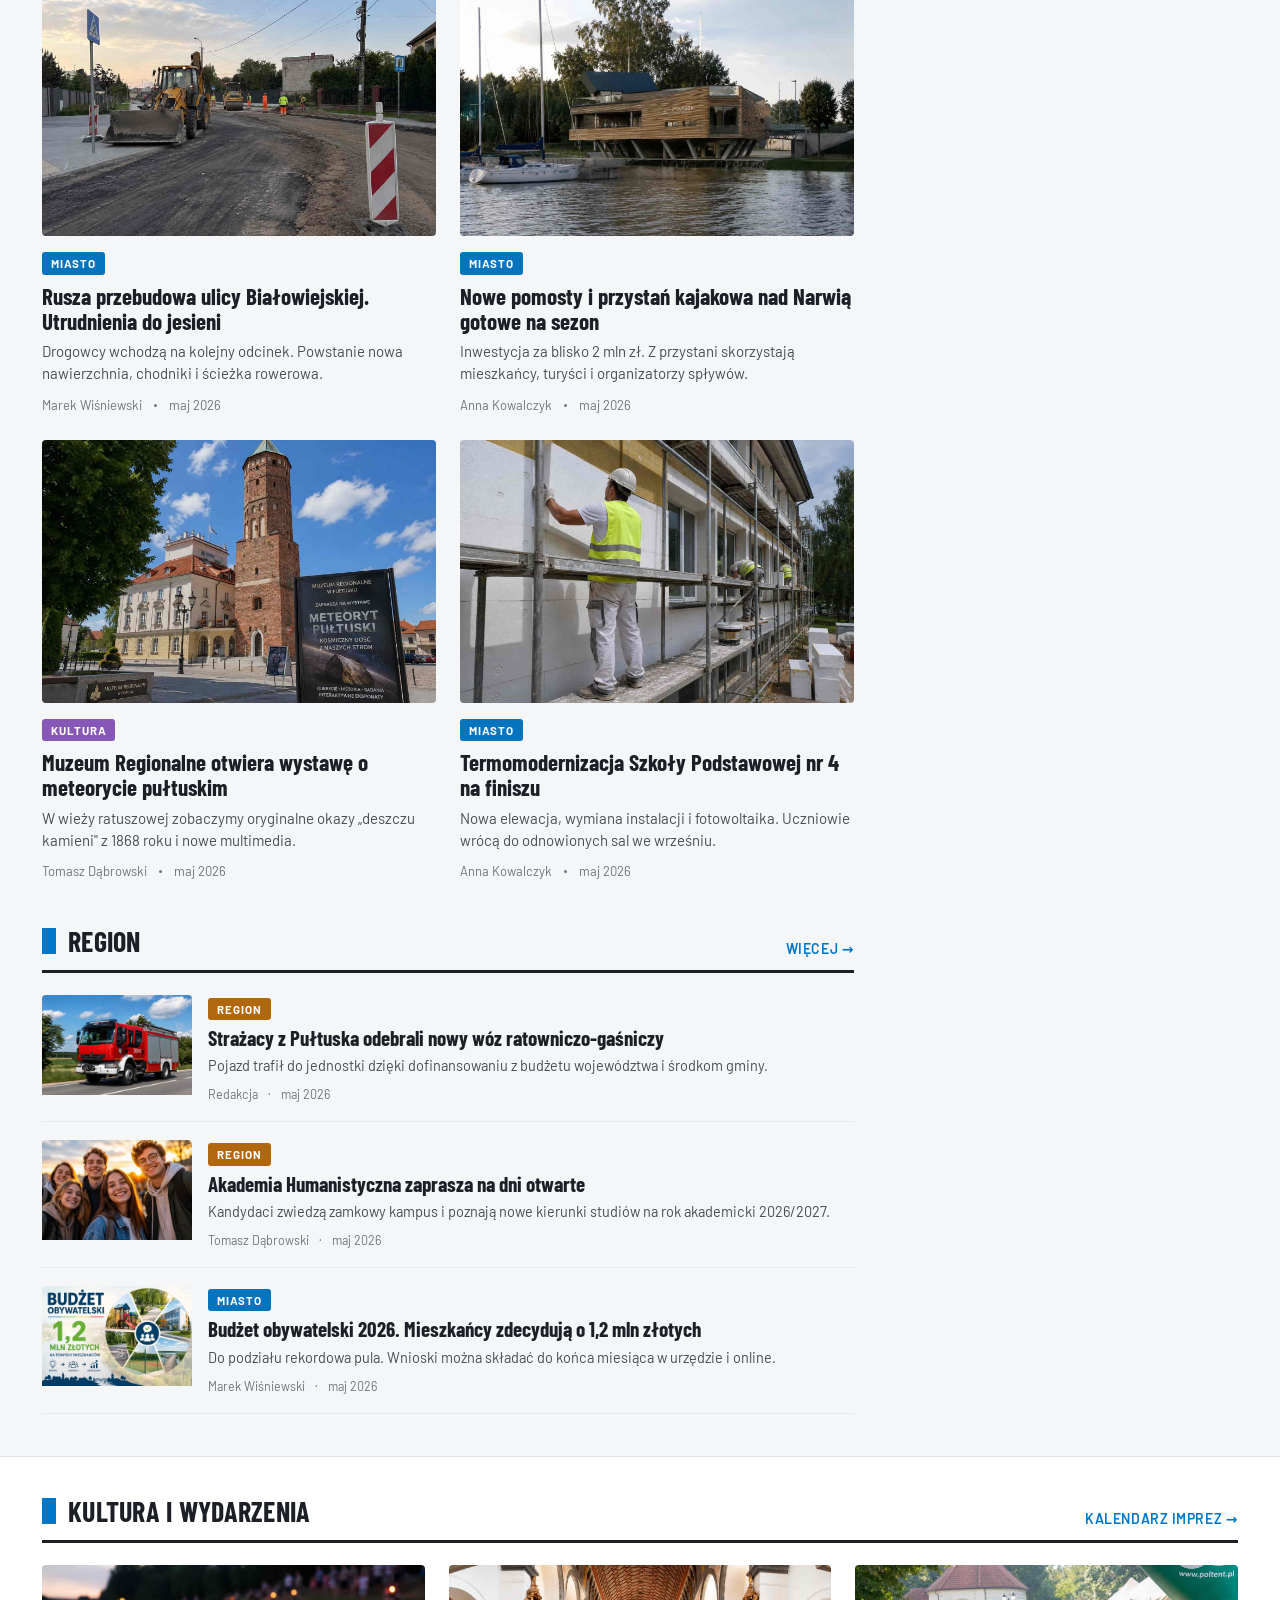
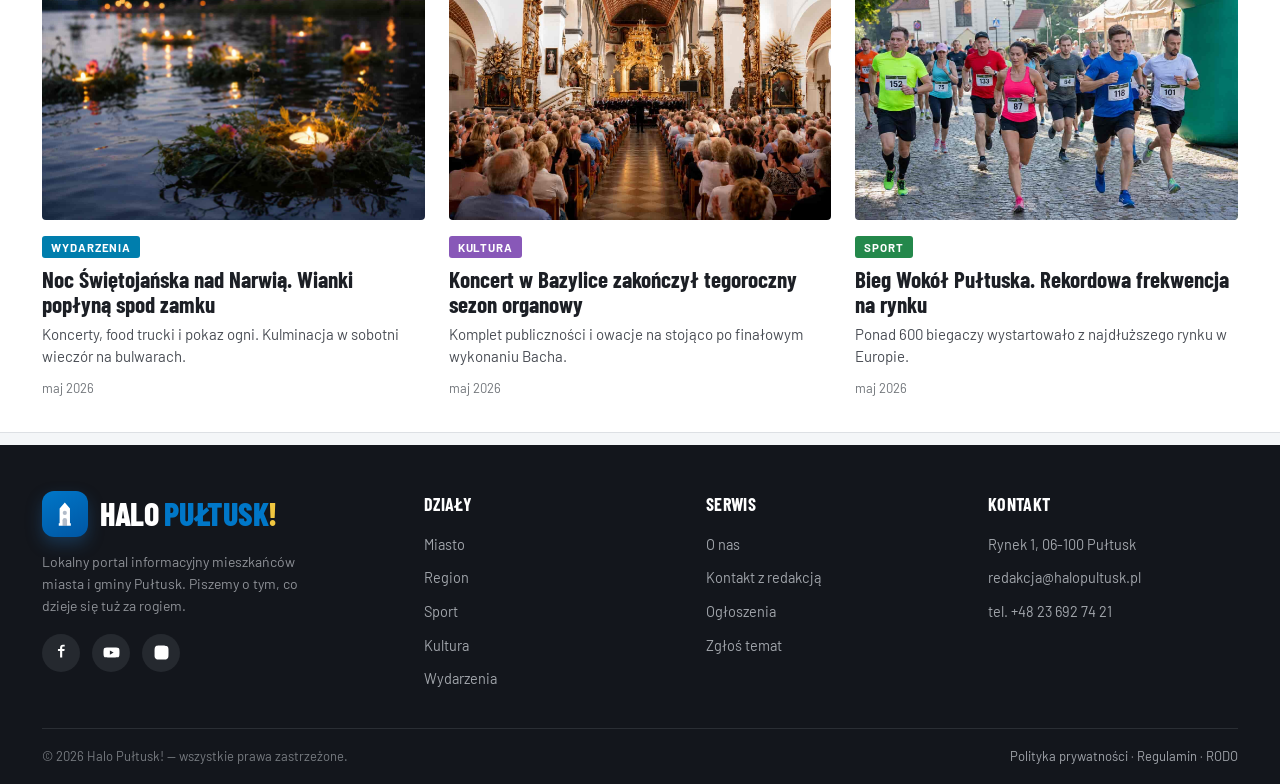
==== commit 71fc2430: "Add files via upload" ====
--- a/index.html
+++ b/index.html
@@ -8,30 +8,9 @@
 <link rel="preconnect" href="https://fonts.gstatic.com" crossorigin />
 <link href="https://fonts.googleapis.com/css2?family=Barlow:wght@400;500;600;700&family=Barlow+Condensed:wght@600;700;800&family=Lora:ital,wght@0,400;0,500;0,600;1,400&display=swap" rel="stylesheet" />
 <link rel="stylesheet" href="styles.css" />
-<link rel="icon" type="image/svg+xml" href="data:image/svg+xml,%3Csvg xmlns='http://www.w3.org/2000/svg' viewBox='0 0 64 64'%3E%3Crect width='64' height='64' rx='15' fill='%232f72cf'/%3E%3Cpath fill='white' d='M32 8 L21 22 L21 52 L19 52 L19 56 L45 56 L45 52 L43 52 L43 22 Z'/%3E%3Ccircle cx='32' cy='30' r='4.5' fill='%232f72cf'/%3E%3Cpath fill='%232f72cf' d='M27 56 V44 a5 5 0 0 1 10 0 V56 Z'/%3E%3C/svg%3E" />
+<link rel="icon" type="image/svg+xml" href="data:image/svg+xml,%3Csvg%20xmlns%3D%27http%3A//www.w3.org/2000/svg%27%20viewBox%3D%270%200%2064%2064%27%3E%3Crect%20width%3D%2764%27%20height%3D%2764%27%20rx%3D%2716%27%20fill%3D%27%232f72cf%27/%3E%3Cpath%20fill%3D%27%23ffffff%27%20d%3D%27M14%2012h26a8%208%200%200%201%208%208v11a8%208%200%200%201-8%208H27.5L18%2048v-9H14a8%208%200%200%201-8-8V20a8%208%200%200%201%208-8z%27/%3E%3Ccircle%20cx%3D%2718.5%27%20cy%3D%2725.5%27%20r%3D%272.7%27%20fill%3D%27%232f72cf%27/%3E%3Ccircle%20cx%3D%2727%27%20cy%3D%2725.5%27%20r%3D%272.7%27%20fill%3D%27%232f72cf%27/%3E%3Ccircle%20cx%3D%2735.5%27%20cy%3D%2725.5%27%20r%3D%272.7%27%20fill%3D%27%232f72cf%27/%3E%3Cpath%20fill%3D%27%235b98f3%27%20d%3D%27M49.5%2010.5c4.7%202.9%208.6%203.4%208.6%203.4v10.8c0%206.7-4%2012-8.6%2015.7-4.6-3.7-8.6-9-8.6-15.7V13.9s3.9-.5%208.6-3.4z%27/%3E%3Cpath%20fill%3D%27%23f0c640%27%20d%3D%27M48.5%2016.6h2v14.1h-2z%27/%3E%3Cpath%20fill%3D%27%23f0c640%27%20d%3D%27M43.9%2020.4h11.3v2.1H43.9z%27/%3E%3Cpath%20fill%3D%27%23f0c640%27%20d%3D%27M44.5%2016.7h2v10.3c0%201.4.4%202.4%201.3%203.2.9.8%202%20.9%203%201%20.9%200%201.8-.3%202.6-1l1%201.6c-1.1.8-2.5%201.3-4%201.3-1.7%200-3.2-.5-4.5-1.6-1.2-1-1.4-2.6-1.4-4.4V16.7z%27/%3E%3Cpath%20fill%3D%27%23f0c640%27%20d%3D%27M43.4%2016.7a3.2%203.2%200%200%201%203.2-3.2h.8v1.9h-.7a1.2%201.2%200%200%200-1.2%201.2v1.3h-2.1v-1.2z%27/%3E%3C/svg%3E" />
 </head>
 <body>
-
-<!-- ============ PASEK GÓRNY ============ -->
-<div class="topbar">
-  <div class="container">
-    <div class="topbar__left">
-      <span class="topbar__date" id="topDate">niedziela, 15 czerwca 2026</span>
-      <span class="topbar__loc">Pułtusk · Mazowsze</span>
-    </div>
-    <div class="topbar__right">
-      <span class="topbar__weather">
-        <svg viewBox="0 0 24 24" width="15" height="15" fill="currentColor"><circle cx="12" cy="12" r="5"/><g stroke="currentColor" stroke-width="2"><line x1="12" y1="1" x2="12" y2="3"/><line x1="12" y1="21" x2="12" y2="23"/><line x1="4.2" y1="4.2" x2="5.6" y2="5.6"/><line x1="18.4" y1="18.4" x2="19.8" y2="19.8"/><line x1="1" y1="12" x2="3" y2="12"/><line x1="21" y1="12" x2="23" y2="12"/><line x1="4.2" y1="19.8" x2="5.6" y2="18.4"/><line x1="18.4" y1="5.6" x2="19.8" y2="4.2"/></g></svg>
-        24°C
-      </span>
-      <span class="topbar__socials">
-        <a href="#" aria-label="Facebook"><svg viewBox="0 0 24 24"><path d="M13 10h3l.5-3H13V5.2c0-.9.3-1.5 1.6-1.5H16.5V1.1C16.2 1 15.2 1 14 1c-2.4 0-4 1.5-4 4.1V7H7v3h3v9h3v-9z"/></svg></a>
-        <a href="#" aria-label="YouTube"><svg viewBox="0 0 24 24"><path d="M23 7.5c-.2-1.3-.8-2-2-2.2C19 5 12 5 12 5s-7 0-9 .3C1.8 5.5 1.2 6.2 1 7.5.7 9 .7 12 .7 12s0 3 .3 4.5c.2 1.3.8 2 2 2.2C5 19 12 19 12 19s7 0 9-.3c1.2-.2 1.8-.9 2-2.2.3-1.5.3-4.5.3-4.5s0-3-.3-4.5zM9.7 15V9l5.3 3-5.3 3z"/></svg></a>
-        <a href="#" aria-label="Instagram"><svg viewBox="0 0 24 24"><path d="M12 2.2c3.2 0 3.6 0 4.9.1 1.2.1 1.8.3 2.2.4.6.2 1 .5 1.4.9.4.4.7.8.9 1.4.1.4.3 1 .4 2.2.1 1.3.1 1.7.1 4.9s0 3.6-.1 4.9c-.1 1.2-.3 1.8-.4 2.2-.2.6-.5 1-.9 1.4-.4.4-.8.7-1.4.9-.4.1-1 .3-2.2.4-1.3.1-1.7.1-4.9.1s-3.6 0-4.9-.1c-1.2-.1-1.8-.3-2.2-.4-.6-.2-1-.5-1.4-.9-.4-.4-.7-.8-.9-1.4-.1-.4-.3-1-.4-2.2C2.2 15.6 2.2 15.2 2.2 12s0-3.6.1-4.9c.1-1.2.3-1.8.4-2.2.2-.6.5-1 .9-1.4.4-.4.8-.7 1.4-.9.4-.1 1-.3 2.2-.4C8.4 2.2 8.8 2.2 12 2.2z"/></svg></a>
-      </span>
-    </div>
-  </div>
-</div>
 
 <!-- ============ MASTHEAD ============ -->
 <header class="masthead">
@@ -45,6 +24,10 @@
         <span class="logo__tag">Portal mieszkańców miasta i gminy</span>
       </span>
     </a>
+    <div class="city-sign" aria-label="Pułtusk, Mazowsze">
+      <img src="images/herb-pultuska.png" alt="Herb Pułtuska" />
+      <span><strong>Pułtusk</strong><small>Mazowsze</small></span>
+    </div>
   </div>
 </header>
 
@@ -98,18 +81,18 @@
       <!-- Hero -->
       <section class="hero">
         <a class="lead" href="#" onclick="return false;">
-          <div class="cover"><img src="https://picsum.photos/seed/pultusk-narew-river/1200/760" alt="" loading="eager" /></div>
+          <div class="cover"><img src="images/rejs_narwia.jpg" alt="Rejs łodzią po Narwi w Pułtusku" loading="eager" /></div>
           <div class="lead__veil"></div>
           <div class="lead__body">
             <span class="tag tag--turystyka">Turystyka</span>
             <h2 class="lead__title">Gondole znów pływają kanałami. „Wenecja Mazowsza" rusza z sezonem</h2>
             <p class="lead__excerpt">Spod zamkowego wzgórza wypłynęły pierwsze łodzie. Rejsy po kanałach Narwi potrwają do końca września, a w weekendy zaplanowano kursy z przewodnikiem.</p>
-            <div class="lead__meta"><span>Redakcja Halo Pułtusk</span><span>· 14 czerwca 2026</span></div>
+            <div class="lead__meta"><span>Redakcja Halo Pułtusk</span><span>· maj 2026</span></div>
           </div>
         </a>
         <div class="hero__minis">
           <a class="mini" href="#" onclick="return false;">
-            <div class="cover"><img src="https://picsum.photos/seed/pultusk-stadium-football/700/440" alt="" /></div>
+            <div class="cover"><img src="images/derby.jpg" alt="Mecz piłkarski Nadnarwianki Pułtusk" /></div>
             <div class="mini__veil"></div>
             <div class="mini__body">
               <span class="tag tag--sport">Sport</span>
@@ -117,7 +100,7 @@
             </div>
           </a>
           <a class="mini" href="#" onclick="return false;">
-            <div class="cover"><img src="https://picsum.photos/seed/pultusk-market-square-evening/700/440" alt="" /></div>
+            <div class="cover"><img src="images/jarmark.jpg" alt="Jarmark na rynku w Pułtusku" /></div>
             <div class="mini__veil"></div>
             <div class="mini__body">
               <span class="tag tag--wydarzenia">Wydarzenia</span>
@@ -150,7 +133,7 @@
             </div>
           </a>
           <article class="pick pick--static">
-            <div class="cover"><img src="https://picsum.photos/seed/pultusk-local-community/800/450" alt="Mieszkańcy podczas lokalnego wydarzenia w Pułtusku" /></div>
+            <div class="cover"><img src="images/piknik.jpg" alt="Mieszkańcy podczas rodzinnego pikniku nad Narwią" /></div>
             <div class="pick__body">
               <span class="tag tag--wydarzenia">Wydarzenia</span>
               <h3 class="pick__title">Rodzinny piknik nad Narwią przyciągnął mieszkańców</h3>
@@ -168,39 +151,39 @@
         </div>
         <div class="cards">
           <article class="card">
-            <div class="card__media"><div class="cover"><img src="https://picsum.photos/seed/pultusk-roadworks/640/440" alt="" /></div></div>
+            <div class="card__media"><div class="cover"><img src="images/remont_ulicy.jpg" alt="Prace drogowe podczas przebudowy ulicy" /></div></div>
             <div class="card__body">
               <span class="tag tag--miasto">Miasto</span>
               <h3 class="card__title">Rusza przebudowa ulicy Białowiejskiej. Utrudnienia do jesieni</h3>
               <p class="card__excerpt">Drogowcy wchodzą na kolejny odcinek. Powstanie nowa nawierzchnia, chodniki i ścieżka rowerowa.</p>
-              <div class="card__meta"><span>Marek Wiśniewski</span><span class="dot"></span><span>14 cze 2026</span></div>
+              <div class="card__meta"><span>Marek Wiśniewski</span><span class="dot"></span><span>maj 2026</span></div>
             </div>
           </article>
           <article class="card">
-            <div class="card__media"><div class="cover"><img src="https://picsum.photos/seed/pultusk-kayak-pier/640/440" alt="" /></div></div>
+            <div class="card__media"><div class="cover"><img src="images/nowa_przystan.jpg" alt="Nowa przystań i pomosty nad Narwią" /></div></div>
             <div class="card__body">
               <span class="tag tag--miasto">Miasto</span>
               <h3 class="card__title">Nowe pomosty i przystań kajakowa nad Narwią gotowe na sezon</h3>
               <p class="card__excerpt">Inwestycja za blisko 2 mln zł. Z przystani skorzystają mieszkańcy, turyści i organizatorzy spływów.</p>
-              <div class="card__meta"><span>Anna Kowalczyk</span><span class="dot"></span><span>13 cze 2026</span></div>
+              <div class="card__meta"><span>Anna Kowalczyk</span><span class="dot"></span><span>maj 2026</span></div>
             </div>
           </article>
           <article class="card">
-            <div class="card__media"><div class="cover"><img src="https://picsum.photos/seed/pultusk-meteorite-museum/640/440" alt="" /></div></div>
+            <div class="card__media"><div class="cover"><img src="images/muzeum_meteoryty.jpg" alt="Wystawa poświęcona meteorytowi pułtuskiemu" /></div></div>
             <div class="card__body">
               <span class="tag tag--kultura">Kultura</span>
               <h3 class="card__title">Muzeum Regionalne otwiera wystawę o meteorycie pułtuskim</h3>
               <p class="card__excerpt">W wieży ratuszowej zobaczymy oryginalne okazy „deszczu kamieni" z 1868 roku i nowe multimedia.</p>
-              <div class="card__meta"><span>Tomasz Dąbrowski</span><span class="dot"></span><span>12 cze 2026</span></div>
+              <div class="card__meta"><span>Tomasz Dąbrowski</span><span class="dot"></span><span>maj 2026</span></div>
             </div>
           </article>
           <article class="card">
-            <div class="card__media"><div class="cover"><img src="https://picsum.photos/seed/pultusk-school-renovation/640/440" alt="" /></div></div>
+            <div class="card__media"><div class="cover"><img src="images/modernizacja_szkoly.jpg" alt="Ekipa prowadząca termomodernizację szkoły" /></div></div>
             <div class="card__body">
               <span class="tag tag--miasto">Miasto</span>
               <h3 class="card__title">Termomodernizacja Szkoły Podstawowej nr 4 na finiszu</h3>
               <p class="card__excerpt">Nowa elewacja, wymiana instalacji i fotowoltaika. Uczniowie wrócą do odnowionych sal we wrześniu.</p>
-              <div class="card__meta"><span>Anna Kowalczyk</span><span class="dot"></span><span>11 cze 2026</span></div>
+              <div class="card__meta"><span>Anna Kowalczyk</span><span class="dot"></span><span>maj 2026</span></div>
             </div>
           </article>
         </div>
@@ -214,30 +197,30 @@
         </div>
         <div class="row-list">
           <article class="row">
-            <div class="row__media"><div class="cover"><img src="https://picsum.photos/seed/pultusk-fire-truck/320/220" alt="" /></div></div>
+            <div class="row__media"><div class="cover"><img src="images/straz_pozarna.jpg" alt="Nowy wóz ratowniczo-gaśniczy pułtuskich strażaków" /></div></div>
             <div>
               <span class="tag tag--region">Region</span>
               <h3 class="row__title">Strażacy z Pułtuska odebrali nowy wóz ratowniczo-gaśniczy</h3>
               <p class="row__excerpt">Pojazd trafił do jednostki dzięki dofinansowaniu z budżetu województwa i środkom gminy.</p>
-              <div class="row__meta"><span>Redakcja</span><span>·</span><span>11 cze 2026</span></div>
+              <div class="row__meta"><span>Redakcja</span><span>·</span><span>maj 2026</span></div>
             </div>
           </article>
           <article class="row">
-            <div class="row__media"><div class="cover"><img src="https://picsum.photos/seed/pultusk-university-campus/320/220" alt="" /></div></div>
+            <div class="row__media"><div class="cover"><img src="images/akademia.jpg" alt="Studenci Akademii Humanistycznej w Pułtusku" /></div></div>
             <div>
               <span class="tag tag--region">Region</span>
               <h3 class="row__title">Akademia Humanistyczna zaprasza na dni otwarte</h3>
               <p class="row__excerpt">Kandydaci zwiedzą zamkowy kampus i poznają nowe kierunki studiów na rok akademicki 2026/2027.</p>
-              <div class="row__meta"><span>Tomasz Dąbrowski</span><span>·</span><span>10 cze 2026</span></div>
+              <div class="row__meta"><span>Tomasz Dąbrowski</span><span>·</span><span>maj 2026</span></div>
             </div>
           </article>
           <article class="row">
-            <div class="row__media"><div class="cover"><img src="https://picsum.photos/seed/pultusk-budget-meeting/320/220" alt="" /></div></div>
+            <div class="row__media"><div class="cover"><img src="images/budzet_obywatelski.jpg" alt="Grafika dotycząca budżetu obywatelskiego Pułtuska" /></div></div>
             <div>
               <span class="tag tag--miasto">Miasto</span>
               <h3 class="row__title">Budżet obywatelski 2026. Mieszkańcy zdecydują o 1,2 mln złotych</h3>
               <p class="row__excerpt">Do podziału rekordowa pula. Wnioski można składać do końca miesiąca w urzędzie i online.</p>
-              <div class="row__meta"><span>Marek Wiśniewski</span><span>·</span><span>9 cze 2026</span></div>
+              <div class="row__meta"><span>Marek Wiśniewski</span><span>·</span><span>maj 2026</span></div>
             </div>
           </article>
         </div>
@@ -250,11 +233,11 @@
         <div class="widget__head">Najczęściej czytane</div>
         <div class="widget__body" style="padding-bottom:6px;">
           <ol class="popular">
-            <li><div><div class="popular__title">Gondole znów pływają kanałami. „Wenecja Mazowsza" rusza z sezonem</div><div class="popular__meta">Turystyka · 14 cze</div></div></li>
-            <li><div><div class="popular__title">Nadnarwianka wygrywa derby i awansuje na trzecie miejsce</div><div class="popular__meta">Sport · 13 cze</div></div></li>
-            <li><div><div class="popular__title">Budżet obywatelski 2026. Mieszkańcy zdecydują o 1,2 mln zł</div><div class="popular__meta">Miasto · 9 cze</div></div></li>
-            <li><div><div class="popular__title">Rusza przebudowa ulicy Białowiejskiej. Utrudnienia do jesieni</div><div class="popular__meta">Miasto · 14 cze</div></div></li>
-            <li><div><div class="popular__title">Muzeum otwiera wystawę o meteorycie pułtuskim</div><div class="popular__meta">Kultura · 12 cze</div></div></li>
+            <li><div><div class="popular__title">Gondole znów pływają kanałami. „Wenecja Mazowsza" rusza z sezonem</div><div class="popular__meta">Turystyka · maj</div></div></li>
+            <li><div><div class="popular__title">Nadnarwianka wygrywa derby i awansuje na trzecie miejsce</div><div class="popular__meta">Sport · maj</div></div></li>
+            <li><div><div class="popular__title">Budżet obywatelski 2026. Mieszkańcy zdecydują o 1,2 mln zł</div><div class="popular__meta">Miasto · maj</div></div></li>
+            <li><div><div class="popular__title">Rusza przebudowa ulicy Białowiejskiej. Utrudnienia do jesieni</div><div class="popular__meta">Miasto · maj</div></div></li>
+            <li><div><div class="popular__title">Muzeum otwiera wystawę o meteorycie pułtuskim</div><div class="popular__meta">Kultura · maj</div></div></li>
           </ol>
         </div>
       </div>
@@ -299,30 +282,30 @@
       </div>
       <div class="cards cards--3">
         <article class="card">
-          <div class="card__media"><div class="cover"><img src="https://picsum.photos/seed/pultusk-river-night-festival/640/440" alt="" /></div></div>
+          <div class="card__media"><div class="cover"><img src="images/noc_swietojanska.jpg" alt="Wianki płynące po Narwi podczas Nocy Świętojańskiej" /></div></div>
           <div class="card__body">
             <span class="tag tag--wydarzenia">Wydarzenia</span>
             <h3 class="card__title">Noc Świętojańska nad Narwią. Wianki popłyną spod zamku</h3>
             <p class="card__excerpt">Koncerty, food trucki i pokaz ogni. Kulminacja w sobotni wieczór na bulwarach.</p>
-            <div class="card__meta"><span>23 cze 2026</span></div>
+            <div class="card__meta"><span>maj 2026</span></div>
           </div>
         </article>
         <article class="card">
-          <div class="card__media"><div class="cover"><img src="https://picsum.photos/seed/pultusk-basilica-organ-concert/640/440" alt="" /></div></div>
+          <div class="card__media"><div class="cover"><img src="images/koncert.jpg" alt="Publiczność podczas koncertu w Pułtusku" /></div></div>
           <div class="card__body">
             <span class="tag tag--kultura">Kultura</span>
             <h3 class="card__title">Koncert w Bazylice zakończył tegoroczny sezon organowy</h3>
             <p class="card__excerpt">Komplet publiczności i owacje na stojąco po finałowym wykonaniu Bacha.</p>
-            <div class="card__meta"><span>8 cze 2026</span></div>
+            <div class="card__meta"><span>maj 2026</span></div>
           </div>
         </article>
         <article class="card">
-          <div class="card__media"><div class="cover"><img src="https://picsum.photos/seed/pultusk-run-marathon/640/440" alt="" /></div></div>
+          <div class="card__media"><div class="cover"><img src="images/biegacze.jpg" alt="Uczestnicy Biegu Wokół Pułtuska" /></div></div>
           <div class="card__body">
             <span class="tag tag--sport">Sport</span>
             <h3 class="card__title">Bieg Wokół Pułtuska. Rekordowa frekwencja na rynku</h3>
             <p class="card__excerpt">Ponad 600 biegaczy wystartowało z najdłuższego rynku w Europie.</p>
-            <div class="card__meta"><span>1 cze 2026</span></div>
+            <div class="card__meta"><span>maj 2026</span></div>
           </div>
         </article>
       </div>
@@ -372,12 +355,12 @@
         <ul>
           <li><a href="#">Rynek 1, 06-100 Pułtusk</a></li>
           <li><a href="#">redakcja@halopultusk.pl</a></li>
-          <li><a href="#">tel. 23 000 00 00</a></li>
+          <li><a href="#">tel. +48 23 692 74 21</a></li>
         </ul>
       </div>
     </div>
     <div class="footer__bar">
-      <span>© 2026 Halo Pułtusk! — wszystkie prawa zastrzeżone. Makieta demonstracyjna.</span>
+      <span>© 2026 Halo Pułtusk! — wszystkie prawa zastrzeżone.</span>
       <span><a href="#">Polityka prywatności</a> · <a href="#">Regulamin</a> · <a href="#">RODO</a></span>
     </div>
   </div>
@@ -387,9 +370,6 @@
   // Data po polsku w pasku górnym
   (function () {
     try {
-      var d = new Date();
-      var s = d.toLocaleDateString('pl-PL', { weekday: 'long', day: 'numeric', month: 'long', year: 'numeric' });
-      document.getElementById('topDate').textContent = s;
     } catch (e) {}
   })();
 
--- a/styles.css
+++ b/styles.css
@@ -65,29 +65,6 @@
   padding: 0 22px;
 }
 
-/* ---------- Pasek górny ---------- */
-.topbar {
-  background: oklch(0.20 0.012 260);
-  color: oklch(0.82 0.01 260);
-  font-size: 13px;
-  letter-spacing: 0.01em;
-}
-.topbar .container {
-  display: flex;
-  align-items: center;
-  justify-content: space-between;
-  height: 38px;
-}
-.topbar__left { display: flex; align-items: center; gap: 14px; white-space: nowrap; }
-.topbar__date { text-transform: capitalize; white-space: nowrap; }
-.topbar__loc { color: oklch(0.62 0.01 260); }
-.topbar__right { display: flex; align-items: center; gap: 16px; }
-.topbar__weather { display: flex; align-items: center; gap: 7px; color: oklch(0.88 0.04 70); }
-.topbar__socials { display: flex; align-items: center; gap: 10px; }
-.topbar__socials a { opacity: 0.78; transition: opacity 0.15s; }
-.topbar__socials a:hover { opacity: 1; }
-.topbar__socials svg { width: 15px; height: 15px; fill: currentColor; display: block; }
-
 /* ---------- Masthead ---------- */
 .masthead { background: var(--paper); border-bottom: 1px solid var(--line); }
 .masthead .container {
@@ -98,7 +75,37 @@
   padding-top: 22px;
   padding-bottom: 22px;
 }
-.logo { display: flex; align-items: center; gap: 14px; flex-shrink: 0; }
+.city-sign {
+  display: flex;
+  align-items: center;
+  gap: 10px;
+  padding-left: 18px;
+  border-left: 1px solid var(--line);
+  color: var(--ink-soft);
+  flex: 0 0 auto;
+}
+.city-sign img {
+  width: 34px;
+  height: 40px;
+  object-fit: contain;
+  filter: drop-shadow(0 2px 3px rgba(0,0,0,0.08));
+}
+.city-sign span { display: flex; flex-direction: column; line-height: 1.05; }
+.city-sign strong {
+  font-family: var(--display);
+  font-size: 19px;
+  letter-spacing: 0.02em;
+  text-transform: uppercase;
+  color: var(--ink);
+}
+.city-sign small {
+  margin-top: 4px;
+  font-size: 10px;
+  letter-spacing: 0.16em;
+  text-transform: uppercase;
+  color: var(--muted);
+}
+.logo { display: flex; align-items: center; gap: 14px; flex-shrink: 0; min-width: 0; }
 .logo__mark {
   position: relative; flex-shrink: 0;
   width: 58px; height: 58px; border-radius: 15px;
@@ -107,7 +114,7 @@
   box-shadow: 0 7px 16px oklch(0.5 0.12 250 / 0.38);
 }
 .logo__tower { width: 60%; height: 60%; display: block; }
-.logo__text { display: flex; flex-direction: column; gap: 5px; line-height: 1; }
+.logo__text { display: flex; flex-direction: column; gap: 5px; line-height: 1; min-width: 0; }
 .logo__word {
   font-family: var(--display);
   font-weight: 800;
@@ -126,6 +133,7 @@
   text-transform: uppercase;
   color: var(--muted);
   font-weight: 600;
+  white-space: nowrap;
 }
 
 /* Reklama / placeholder */
@@ -364,7 +372,7 @@
 }
 .pick:hover { box-shadow: 0 12px 28px oklch(0.2 0.02 260 / 0.13); transform: translateY(-3px); }
 .pick--static { cursor: default; }
-.pick--static:hover { box-shadow: 0 4px 14px oklch(0.2 0.02 260 / 0.05); transform: none; }
+.pick--static:hover { box-shadow: 0 12px 28px oklch(0.2 0.02 260 / 0.13); transform: translateY(-3px); }
 .pick .cover { aspect-ratio: 16 / 9; }
 .pick__body { padding: 16px 18px 20px; }
 .pick__title { font-family: var(--display); font-weight: 700; font-size: 24px; line-height: 1.08; margin: 10px 0 8px; }
@@ -462,9 +470,10 @@
 .footer { background: oklch(0.20 0.012 260); color: oklch(0.74 0.01 260); margin-top: 12px; }
 .footer__top { display: grid; grid-template-columns: 1.4fr 1fr 1fr 1fr; gap: 32px; padding: 46px 0 38px; }
 .logo--footer { gap: 12px; }
-.logo--footer .logo__mark { width: 46px; height: 46px; border-radius: 11px; }
+.logo--footer .logo__mark { width: 46px; height: 46px; border-radius: 12px; }
 .footer__brand .logo__word { font-size: 32px; }
 .footer__brand .logo__word .halo { color: #fff; }
+.footer__brand .logo__word .bang { color: #f0c640; }
 .footer__brand p { font-size: 14px; line-height: 1.6; margin: 14px 0 0; color: oklch(0.66 0.01 260); max-width: 34ch; }
 .footer__col h5 { font-family: var(--display); font-size: 18px; font-weight: 700; text-transform: uppercase; color: #fff; margin: 0 0 14px; letter-spacing: 0.02em; }
 .footer__col ul { list-style: none; margin: 0; padding: 0; display: flex; flex-direction: column; gap: 9px; }
@@ -503,6 +512,17 @@
 .article__author { display: flex; align-items: center; gap: 10px; color: var(--ink); font-weight: 600; }
 .article__avatar { width: 38px; height: 38px; border-radius: 50%; background: var(--bg-soft); overflow: hidden; }
 .article__avatar img { width: 100%; height: 100%; object-fit: cover; }
+.article__avatar--brand,
+.authorbox__img--brand {
+  display: flex;
+  align-items: center;
+  justify-content: center;
+  background: linear-gradient(145deg, var(--red), var(--red-dark));
+  color: #fff;
+  font-family: var(--display);
+  font-weight: 800;
+  letter-spacing: 0.04em;
+}
 
 .hero-figure { margin: 0 0 8px; }
 .hero-figure .cover { aspect-ratio: 16 / 9; border-radius: var(--radius); }
@@ -543,6 +563,7 @@
 .authorbox { display: flex; gap: 18px; align-items: center; background: var(--paper); border: 1px solid var(--line); border-radius: var(--radius); padding: 22px; margin: 8px 0 10px; }
 .authorbox__img { width: 70px; height: 70px; border-radius: 50%; overflow: hidden; flex: 0 0 auto; background: var(--bg-soft); }
 .authorbox__img img { width: 100%; height: 100%; object-fit: cover; }
+.authorbox__img--brand { font-size: 24px; }
 .authorbox__name { font-family: var(--display); font-weight: 700; font-size: 22px; }
 .authorbox__role { font-size: 13px; color: var(--muted); text-transform: uppercase; letter-spacing: 0.06em; margin: 2px 0 8px; }
 .authorbox__bio { font-size: 14.5px; color: var(--ink-soft); margin: 0; }
@@ -551,7 +572,6 @@
 .chip { font-size: 13px; color: var(--ink-soft); background: var(--bg-soft); border: 1px solid var(--line); border-radius: 999px; padding: 5px 13px; }
 .chip:hover { border-color: var(--red); color: var(--red); }
 
-/* Responsywność */
 /* Modyfikatory siatek kart */
 .cards--2 { grid-template-columns: 1fr 1fr; }
 .cards--3 { grid-template-columns: repeat(3, 1fr); }
@@ -566,67 +586,162 @@
   .lead { min-height: 360px; }
   .adslot--leader { display: none; }
 }
-@media (max-width: 980px) {
+
+@media (max-width: 900px) {
+  .picks { grid-template-columns: 1fr 1fr; }
   .cards--3 { grid-template-columns: 1fr 1fr; }
 }
+
 @media (max-width: 720px) {
-  body { font-size: 16px; }
-  .masthead .container { padding-top: 16px; padding-bottom: 16px; }
-  .logo__word { font-size: 34px; }
-  .logo__mark { width: 50px; height: 50px; border-radius: 12px; }
-  .logo__tag { font-size: 11px; letter-spacing: 0.12em; }
+  body { font-size: 16px; overflow-x: hidden; }
+  .container { padding-left: 16px; padding-right: 16px; }
+
+  .masthead .container {
+    padding-top: 14px;
+    padding-bottom: 14px;
+    gap: 10px;
+  }
+  .logo { gap: 10px; }
+  .logo__word { font-size: 32px; }
+  .logo__mark { width: 48px; height: 48px; border-radius: 12px; }
+  .logo__tag { font-size: 9px; letter-spacing: 0.09em; }
+  .city-sign { padding-left: 10px; gap: 0; }
+  .city-sign img { width: 27px; height: 32px; }
+  .city-sign span { display: none; }
 
   /* Nawigacja — menu hamburger */
   .nav .container { padding: 0; position: relative; flex-wrap: wrap; }
   .nav__burger { display: flex; }
   .nav__links {
-    display: none; flex-direction: column;
-    position: absolute; top: 100%; left: 0; right: 0;
+    display: none;
+    flex-direction: column;
+    position: absolute;
+    top: 100%;
+    left: 0;
+    right: 0;
     background: var(--red-dark);
     box-shadow: 0 14px 26px oklch(0.2 0.05 250 / 0.30);
     z-index: 60;
   }
   .nav.is-open .nav__links { display: flex; }
   .nav__links a {
-    width: 100%; height: auto; padding: 15px 20px; font-size: 15px; white-space: nowrap;
+    width: 100%;
+    height: auto;
+    padding: 15px 20px;
+    font-size: 15px;
+    white-space: nowrap;
     border-top: 1px solid oklch(1 0 0 / 0.13);
   }
   .nav__links a:first-child { border-top: 0; }
   .nav__links a.is-active { background: oklch(0.20 0.012 260); }
   .nav__right { display: none; }
 
-  .topbar .container { height: 36px; }
-  .topbar__loc { display: none; }
-
-  .cards, .cards--2, .cards--3 { grid-template-columns: 1fr; }
-  .picks { grid-template-columns: 1fr; }
-
-  /* Placeholdery zdjęć są widoczne wyłącznie w wersji desktopowej. */
-  .pick > .cover--greenscreen,
-  .pick > .cover--grayscreen,
-  .hero-figure .cover--greenscreen,
-  .hero-figure .cover--grayscreen,
-  .hero-figure .cover--greenscreen + figcaption,
-  .hero-figure .cover--grayscreen + figcaption,
-  .pick__badge { display: none; }
-  .side-stack { grid-template-columns: 1fr; }
-  .hero__minis { grid-template-columns: 1fr; }
-  .footer__top { grid-template-columns: 1fr; gap: 28px; }
-
-  .lead { min-height: 320px; }
+  .breaking .container { padding-left: 0; padding-right: 0; }
+  .breaking__label { margin-left: 0; }
+
+  .page { padding-top: 20px; gap: 24px; }
+  .hero__minis { grid-template-columns: 1fr; gap: 16px; }
+  .lead { min-height: 390px; margin-bottom: 16px; }
   .lead__title { font-size: 28px; }
+  .lead__excerpt { font-size: 15px; }
   .lead__body { padding: 22px 20px; }
+  .mini { min-height: 190px; }
+
+  .section { padding: 28px 0; }
+  .section__head { gap: 12px; align-items: flex-start; }
   .section__title { font-size: 24px; }
+  .section__more { font-size: 12px; white-space: nowrap; padding-top: 4px; }
+
+  .picks { grid-template-columns: 1fr; gap: 18px; }
+  .pick__body { padding: 16px 17px 19px; }
+  .pick__title { font-size: 22px; }
+
+  .cards,
+  .cards--2,
+  .cards--3 { grid-template-columns: 1fr; gap: 24px; }
+  .card__title { font-size: 22px; }
+  .card__meta { flex-wrap: wrap; gap: 8px 10px; }
+
+  .row { grid-template-columns: 110px minmax(0, 1fr); gap: 13px; }
+  .row > div:last-child { min-width: 0; }
+  .row__title { overflow-wrap: anywhere; }
+  .row__meta { flex-wrap: wrap; }
+
+  .page__side { width: 100%; min-width: 0; }
+  .weather__days { gap: 4px; }
+  .news-signup form { flex-direction: column; }
+  .news-signup input,
+  .news-signup button { min-height: 44px; width: 100%; }
+
+  .footer__top { grid-template-columns: 1fr; gap: 28px; padding-top: 36px; }
+  .footer__bar { flex-direction: column; align-items: flex-start; }
+
   .article { padding-left: 0; padding-right: 0; }
-  .article__title { font-size: 33px; }
+  .article__title { font-size: 33px; overflow-wrap: anywhere; }
   .article__lead { font-size: 18px; }
   .article__body { font-size: 18px; }
-  .row { grid-template-columns: 110px 1fr; gap: 13px; }
+  .article__meta { gap: 8px 10px; }
   .share { gap: 8px; }
-}
+  .authorbox { align-items: flex-start; }
+}
+
 @media (max-width: 460px) {
-  .topbar__weather { display: none; }
-  .row { grid-template-columns: 1fr; }
-  .row__media { display: none; }
-  .pullquote { font-size: 25px; }
-}
+  .container { padding-left: 14px; padding-right: 14px; }
+
+  .masthead .container { gap: 8px; }
+  .logo { gap: 8px; }
+  .logo__word { font-size: 29px; }
+  .logo__mark { width: 44px; height: 44px; border-radius: 11px; }
+  .logo__tag { font-size: 8px; letter-spacing: 0.065em; }
+  .city-sign { padding-left: 8px; }
+  .city-sign img { width: 24px; height: 29px; }
+
+  .breaking__label { font-size: 12px; padding: 5px 9px; }
+  .breaking__move { font-size: 13px; }
+  .breaking__move span { padding: 0 18px; }
+
+  .lead { min-height: 430px; }
+  .lead__body { padding: 20px 16px; }
+  .lead__title { font-size: 26px; margin-top: 10px; }
+  .lead__excerpt { font-size: 14.5px; line-height: 1.4; }
+  .lead__meta { gap: 8px; flex-wrap: wrap; }
+  .mini { min-height: 180px; }
+  .mini__body { padding: 16px; }
+  .mini__title { font-size: 21px; }
+
+  .section__head { flex-wrap: wrap; }
+  .section__title { font-size: 22px; }
+  .section__title::before { width: 10px; height: 22px; }
+  .section__more { margin-left: auto; }
+
+  .pick__body { padding: 15px 15px 18px; }
+  .pick__title { font-size: 21px; }
+  .pick__excerpt { font-size: 14.5px; }
+
+  .card__title { font-size: 21px; }
+  .card__excerpt { font-size: 14.5px; }
+
+  .row { grid-template-columns: 96px minmax(0, 1fr); gap: 12px; padding: 15px 0; }
+  .row__title { font-size: 18px; }
+  .row__excerpt { display: none; }
+  .row__meta { margin-top: 6px; gap: 6px; }
+
+  .widget__head { font-size: 18px; padding: 13px 15px; }
+  .widget__body { padding-left: 15px; padding-right: 15px; }
+  .weather__now { padding-left: 15px; padding-right: 15px; }
+  .weather__temp { font-size: 48px; }
+  .weather__days { padding-left: 12px; padding-right: 12px; }
+
+  .article__title { font-size: 29px; }
+  .article__lead { font-size: 17px; }
+  .article__body { font-size: 17px; }
+  .hero-figure figcaption { font-size: 12px; }
+  .share__btn { padding: 9px 11px; font-size: 13px; }
+  .authorbox { padding: 16px; gap: 12px; }
+  .authorbox__img { width: 54px; height: 54px; }
+  .authorbox__name { font-size: 20px; }
+  .authorbox__role { font-size: 11px; }
+  .authorbox__bio { font-size: 13.5px; }
+
+  .footer__brand .logo__word { font-size: 28px; }
+}
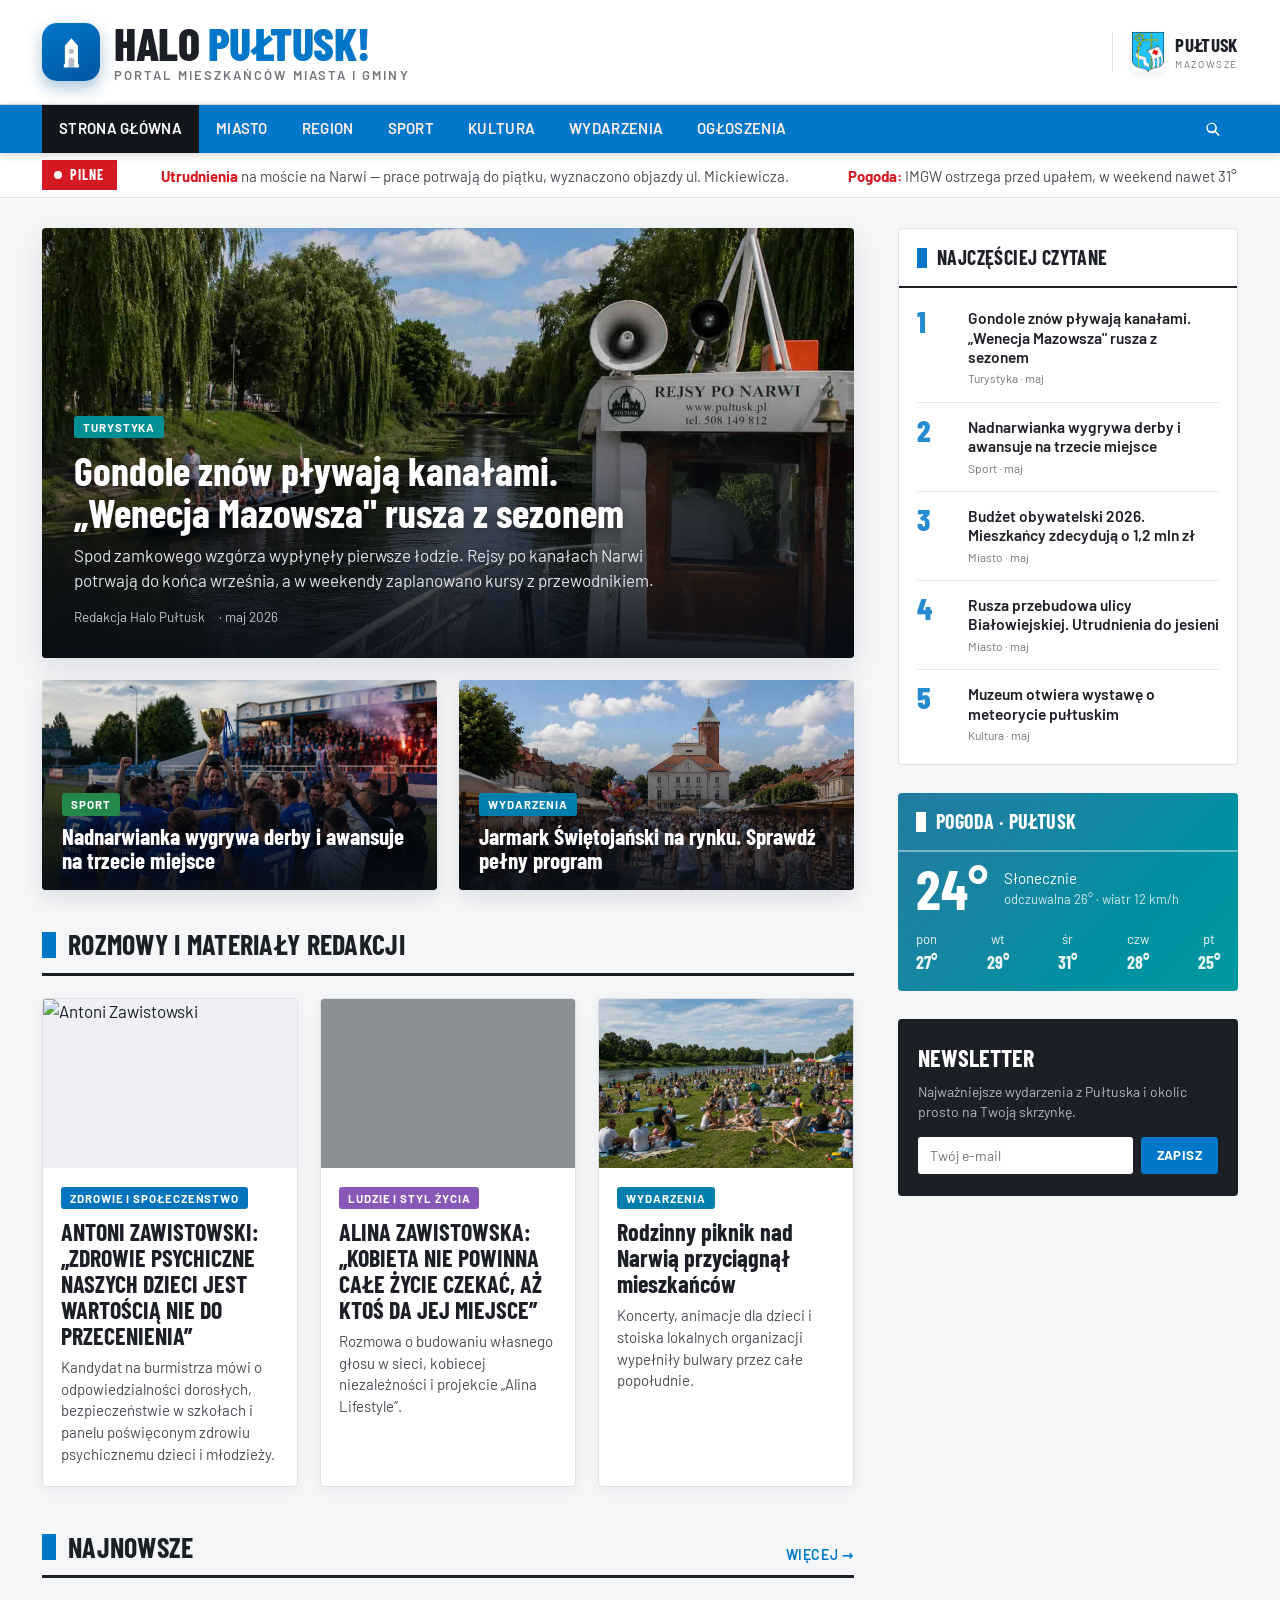
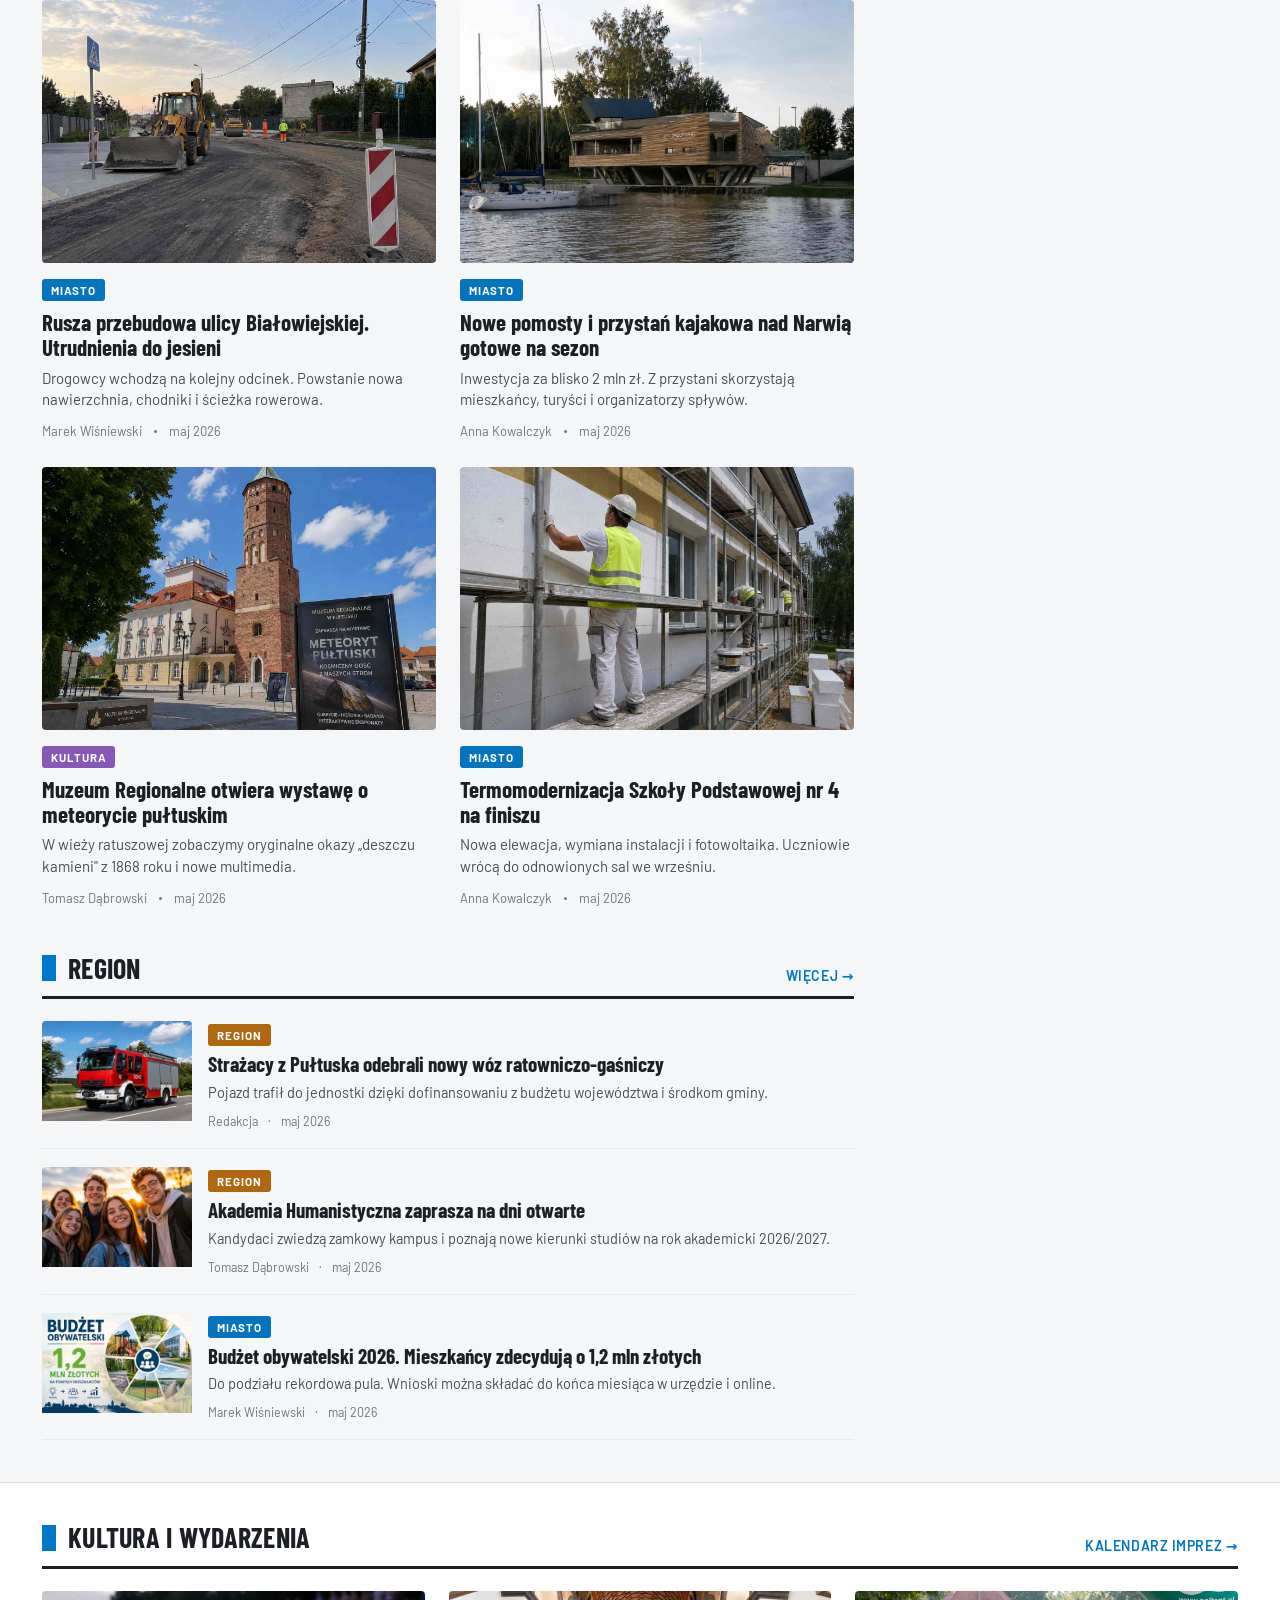
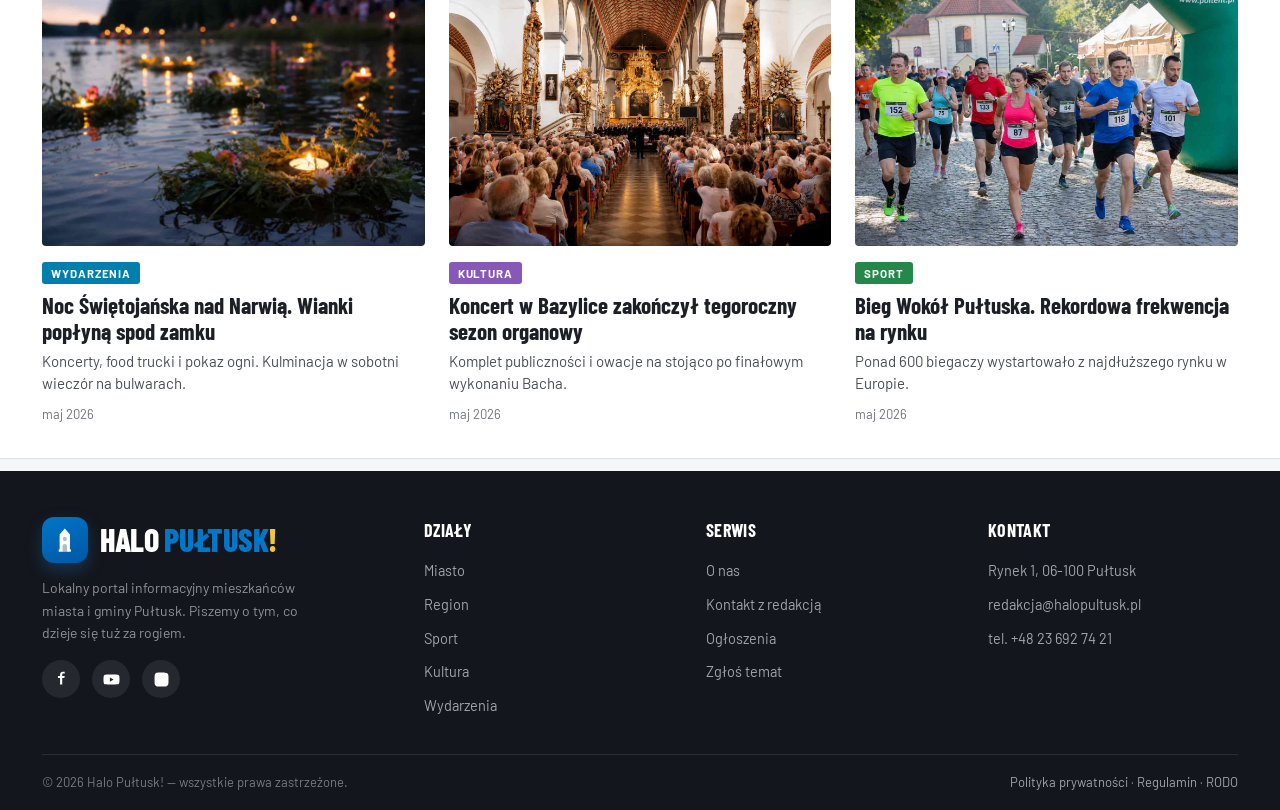
==== commit 218e381d: "Add files via upload" ====
--- a/index.html
+++ b/index.html
@@ -117,7 +117,7 @@
         </div>
         <div class="picks">
           <a class="pick" href="artykul-zawistowski.html">
-            <div class="cover cover--grayscreen"></div>
+            <div class="cover"><img src="images/antoni.jpg" alt="Antoni Zawistowski" /></div>
             <div class="pick__body">
               <span class="tag tag--miasto">Zdrowie i społeczeństwo</span>
               <h3 class="pick__title">ANTONI ZAWISTOWSKI: „ZDROWIE PSYCHICZNE NASZYCH DZIECI JEST WARTOŚCIĄ NIE DO PRZECENIENIA”</h3>
--- a/styles.css
+++ b/styles.css
@@ -373,7 +373,7 @@
 .pick:hover { box-shadow: 0 12px 28px oklch(0.2 0.02 260 / 0.13); transform: translateY(-3px); }
 .pick--static { cursor: default; }
 .pick--static:hover { box-shadow: 0 12px 28px oklch(0.2 0.02 260 / 0.13); transform: translateY(-3px); }
-.pick .cover { aspect-ratio: 16 / 9; }
+.pick .cover { aspect-ratio: 3 / 2; }
 .pick__body { padding: 16px 18px 20px; }
 .pick__title { font-family: var(--display); font-weight: 700; font-size: 24px; line-height: 1.08; margin: 10px 0 8px; }
 .pick__excerpt { font-size: 15px; color: var(--ink-soft); margin: 0; }
@@ -525,7 +525,7 @@
 }
 
 .hero-figure { margin: 0 0 8px; }
-.hero-figure .cover { aspect-ratio: 16 / 9; border-radius: var(--radius); }
+.hero-figure .cover { aspect-ratio: 3 / 2; border-radius: var(--radius); }
 .hero-figure figcaption { font-size: 13px; color: var(--muted); padding: 10px 2px; font-style: italic; }
 
 .article__body { font-family: var(--serif); font-size: 19.5px; line-height: 1.75; color: oklch(0.30 0.012 260); }
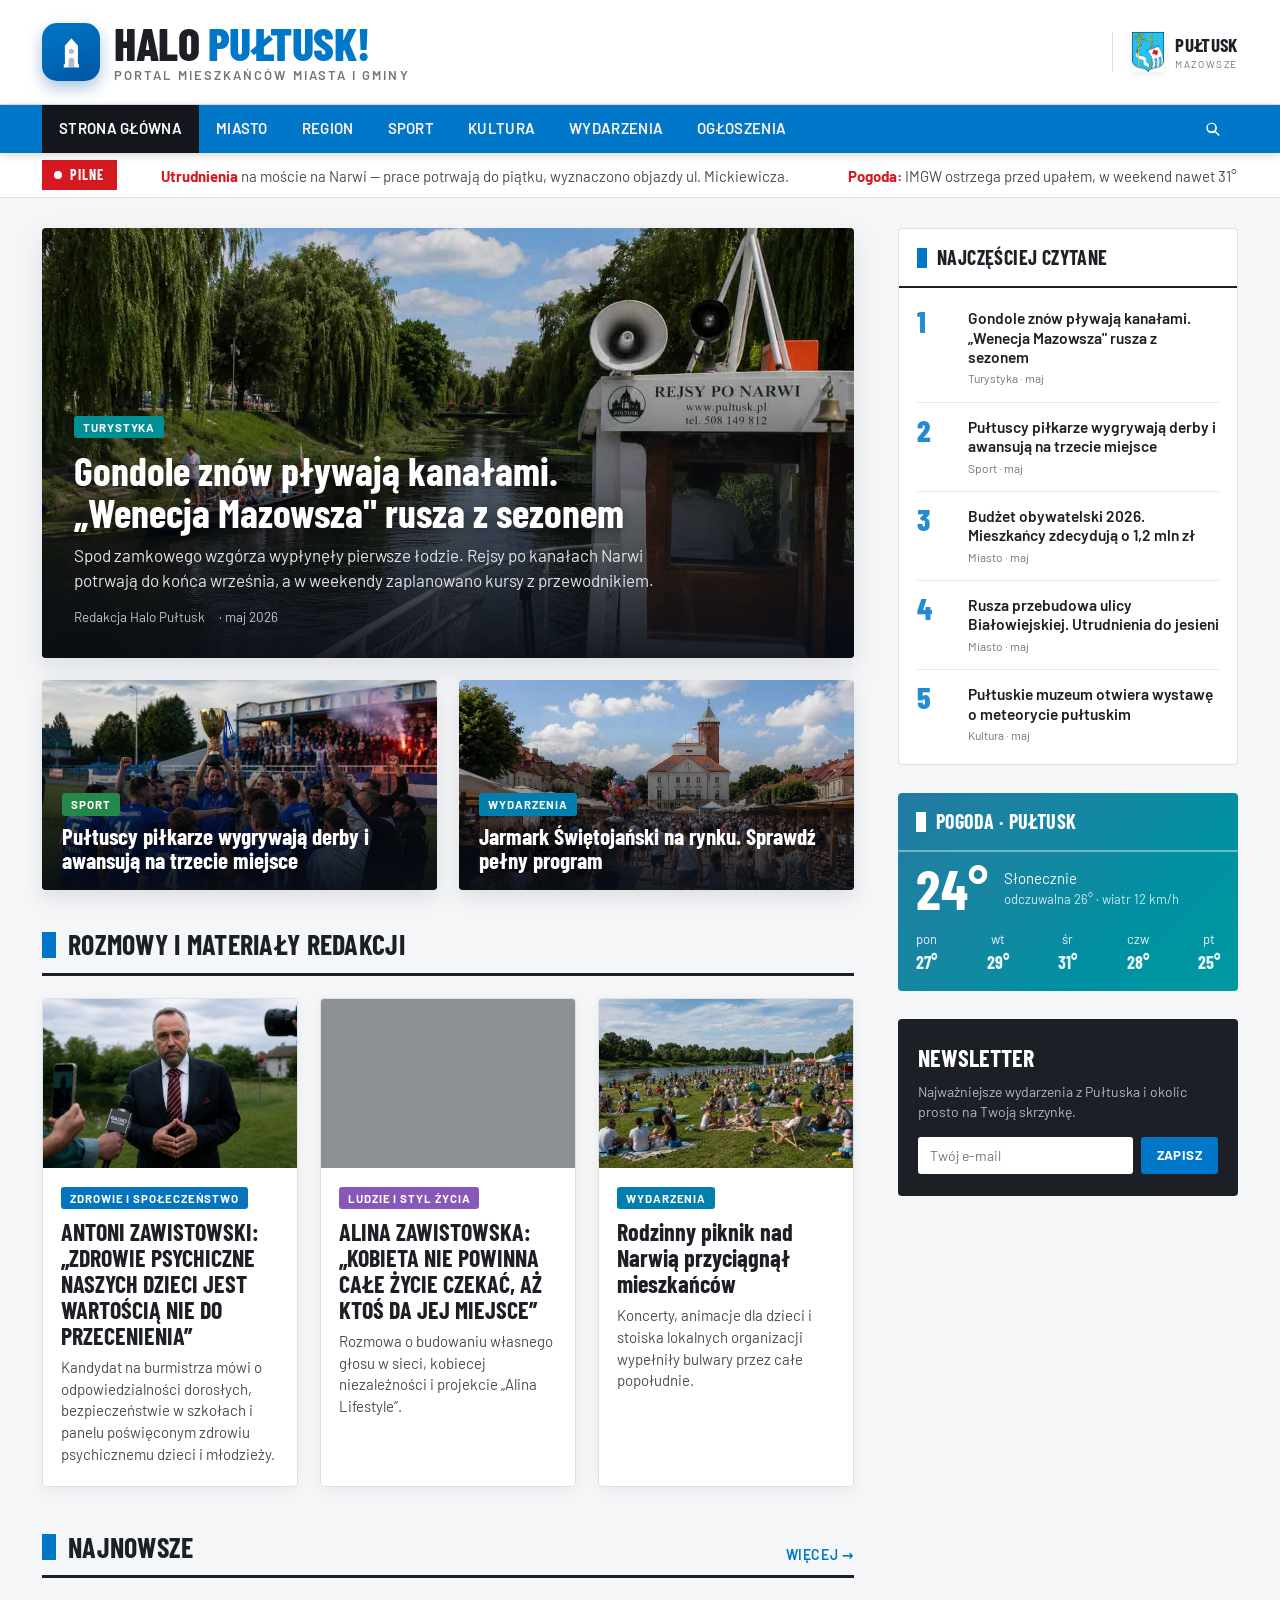
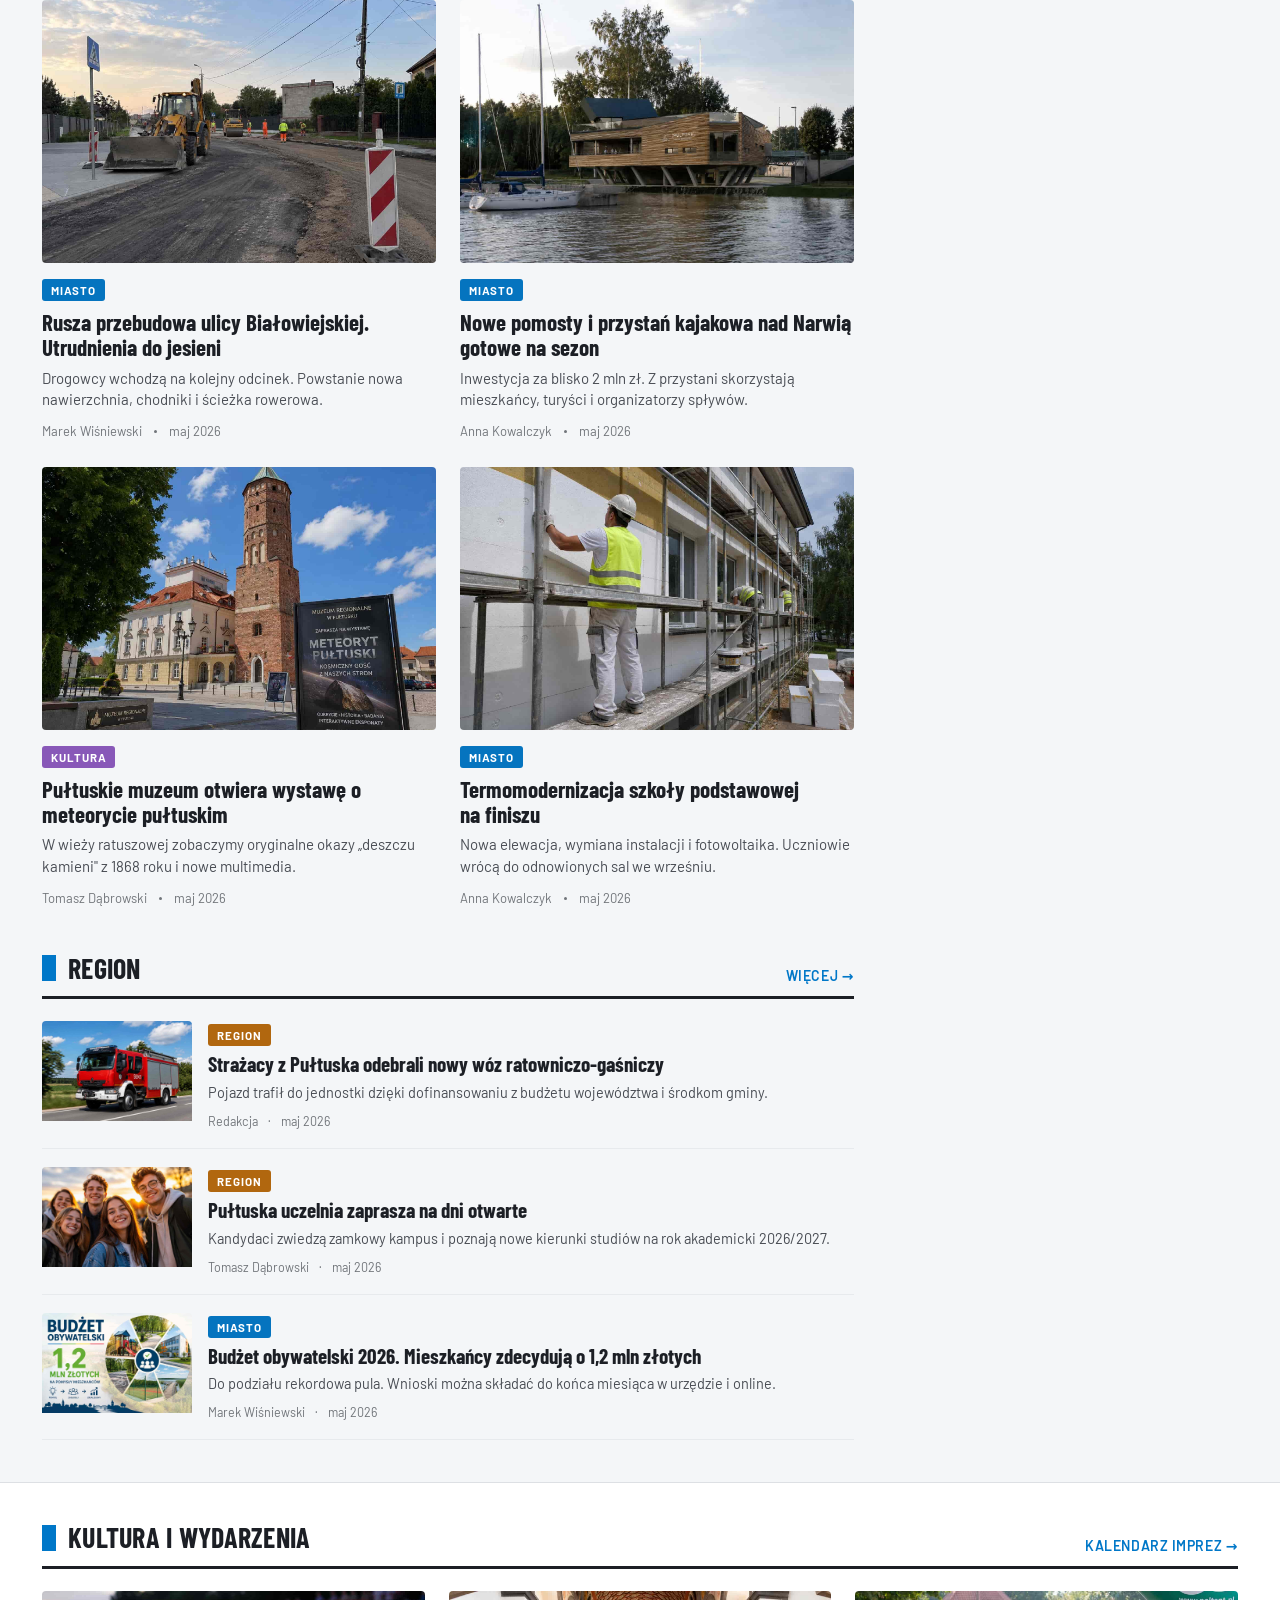
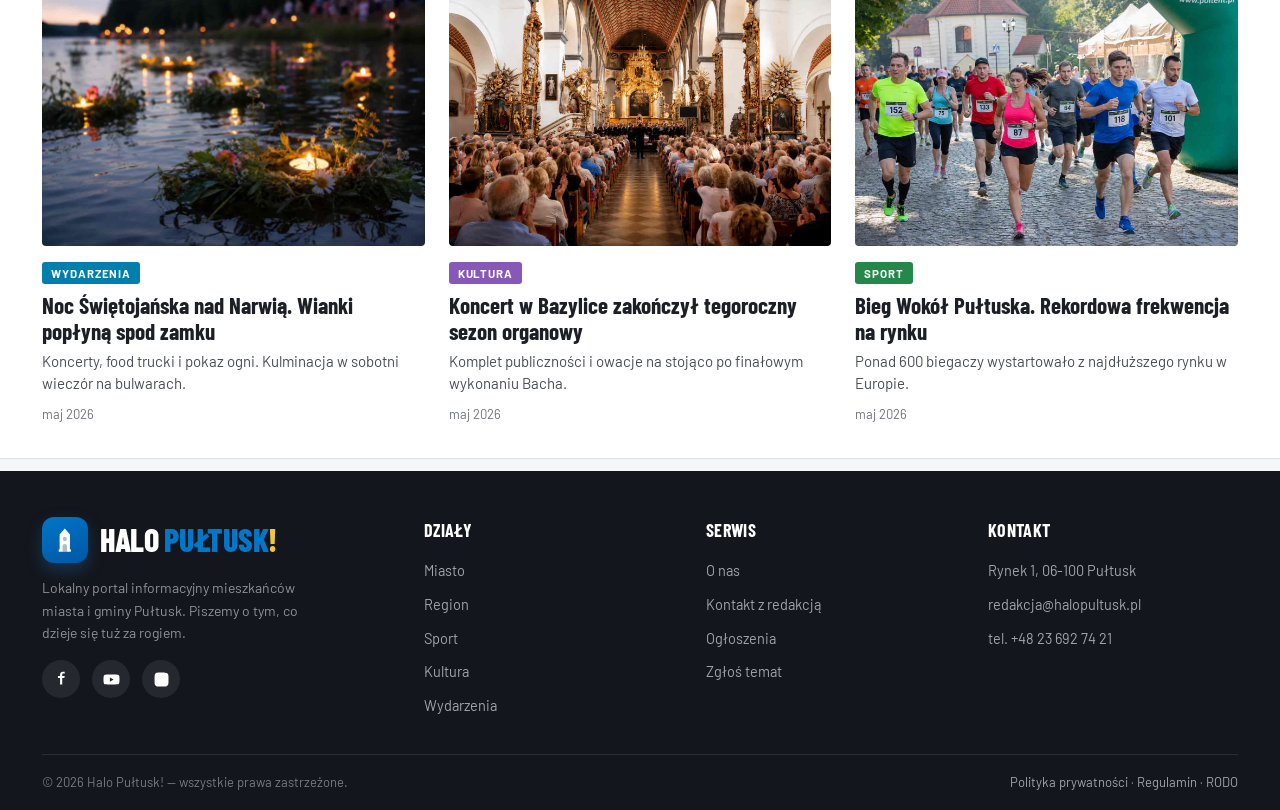
==== commit 293e603f: "Add files via upload" ====
--- a/index.html
+++ b/index.html
@@ -63,10 +63,10 @@
       <div class="breaking__move">
         <span><b>Utrudnienia</b> na moście na Narwi — prace potrwają do piątku, wyznaczono objazdy ul. Mickiewicza.</span>
         <span><b>Pogoda:</b> IMGW ostrzega przed upałem, w weekend nawet 31°C.</span>
-        <span><b>Sport:</b> Nadnarwianka zagra u siebie z Mławianką w sobotę o 17:00.</span>
+        <span><b>Sport:</b> Pułtuska drużyna zagra u siebie z zespołem z Mławy w sobotę o 17:00.</span>
         <span><b>Utrudnienia</b> na moście na Narwi — prace potrwają do piątku, wyznaczono objazdy ul. Mickiewicza.</span>
         <span><b>Pogoda:</b> IMGW ostrzega przed upałem, w weekend nawet 31°C.</span>
-        <span><b>Sport:</b> Nadnarwianka zagra u siebie z Mławianką w sobotę o 17:00.</span>
+        <span><b>Sport:</b> Pułtuska drużyna zagra u siebie z zespołem z Mławy w sobotę o 17:00.</span>
       </div>
     </div>
   </div>
@@ -96,7 +96,7 @@
             <div class="mini__veil"></div>
             <div class="mini__body">
               <span class="tag tag--sport">Sport</span>
-              <h3 class="mini__title">Nadnarwianka wygrywa derby i awansuje na trzecie miejsce</h3>
+              <h3 class="mini__title">Pułtuscy piłkarze wygrywają derby i awansują na trzecie miejsce</h3>
             </div>
           </a>
           <a class="mini" href="#" onclick="return false;">
@@ -172,7 +172,7 @@
             <div class="card__media"><div class="cover"><img src="images/muzeum_meteoryty.jpg" alt="Wystawa poświęcona meteorytowi pułtuskiemu" /></div></div>
             <div class="card__body">
               <span class="tag tag--kultura">Kultura</span>
-              <h3 class="card__title">Muzeum Regionalne otwiera wystawę o meteorycie pułtuskim</h3>
+              <h3 class="card__title">Pułtuskie muzeum otwiera wystawę o meteorycie pułtuskim</h3>
               <p class="card__excerpt">W wieży ratuszowej zobaczymy oryginalne okazy „deszczu kamieni" z 1868 roku i nowe multimedia.</p>
               <div class="card__meta"><span>Tomasz Dąbrowski</span><span class="dot"></span><span>maj 2026</span></div>
             </div>
@@ -181,7 +181,7 @@
             <div class="card__media"><div class="cover"><img src="images/modernizacja_szkoly.jpg" alt="Ekipa prowadząca termomodernizację szkoły" /></div></div>
             <div class="card__body">
               <span class="tag tag--miasto">Miasto</span>
-              <h3 class="card__title">Termomodernizacja Szkoły Podstawowej nr 4 na finiszu</h3>
+              <h3 class="card__title">Termomodernizacja szkoły podstawowej na finiszu</h3>
               <p class="card__excerpt">Nowa elewacja, wymiana instalacji i fotowoltaika. Uczniowie wrócą do odnowionych sal we wrześniu.</p>
               <div class="card__meta"><span>Anna Kowalczyk</span><span class="dot"></span><span>maj 2026</span></div>
             </div>
@@ -206,10 +206,10 @@
             </div>
           </article>
           <article class="row">
-            <div class="row__media"><div class="cover"><img src="images/akademia.jpg" alt="Studenci Akademii Humanistycznej w Pułtusku" /></div></div>
+            <div class="row__media"><div class="cover"><img src="images/akademia.jpg" alt="Studenci pułtuskiej uczelni" /></div></div>
             <div>
               <span class="tag tag--region">Region</span>
-              <h3 class="row__title">Akademia Humanistyczna zaprasza na dni otwarte</h3>
+              <h3 class="row__title">Pułtuska uczelnia zaprasza na dni otwarte</h3>
               <p class="row__excerpt">Kandydaci zwiedzą zamkowy kampus i poznają nowe kierunki studiów na rok akademicki 2026/2027.</p>
               <div class="row__meta"><span>Tomasz Dąbrowski</span><span>·</span><span>maj 2026</span></div>
             </div>
@@ -234,10 +234,10 @@
         <div class="widget__body" style="padding-bottom:6px;">
           <ol class="popular">
             <li><div><div class="popular__title">Gondole znów pływają kanałami. „Wenecja Mazowsza" rusza z sezonem</div><div class="popular__meta">Turystyka · maj</div></div></li>
-            <li><div><div class="popular__title">Nadnarwianka wygrywa derby i awansuje na trzecie miejsce</div><div class="popular__meta">Sport · maj</div></div></li>
+            <li><div><div class="popular__title">Pułtuscy piłkarze wygrywają derby i awansują na trzecie miejsce</div><div class="popular__meta">Sport · maj</div></div></li>
             <li><div><div class="popular__title">Budżet obywatelski 2026. Mieszkańcy zdecydują o 1,2 mln zł</div><div class="popular__meta">Miasto · maj</div></div></li>
             <li><div><div class="popular__title">Rusza przebudowa ulicy Białowiejskiej. Utrudnienia do jesieni</div><div class="popular__meta">Miasto · maj</div></div></li>
-            <li><div><div class="popular__title">Muzeum otwiera wystawę o meteorycie pułtuskim</div><div class="popular__meta">Kultura · maj</div></div></li>
+            <li><div><div class="popular__title">Pułtuskie muzeum otwiera wystawę o meteorycie pułtuskim</div><div class="popular__meta">Kultura · maj</div></div></li>
           </ol>
         </div>
       </div>
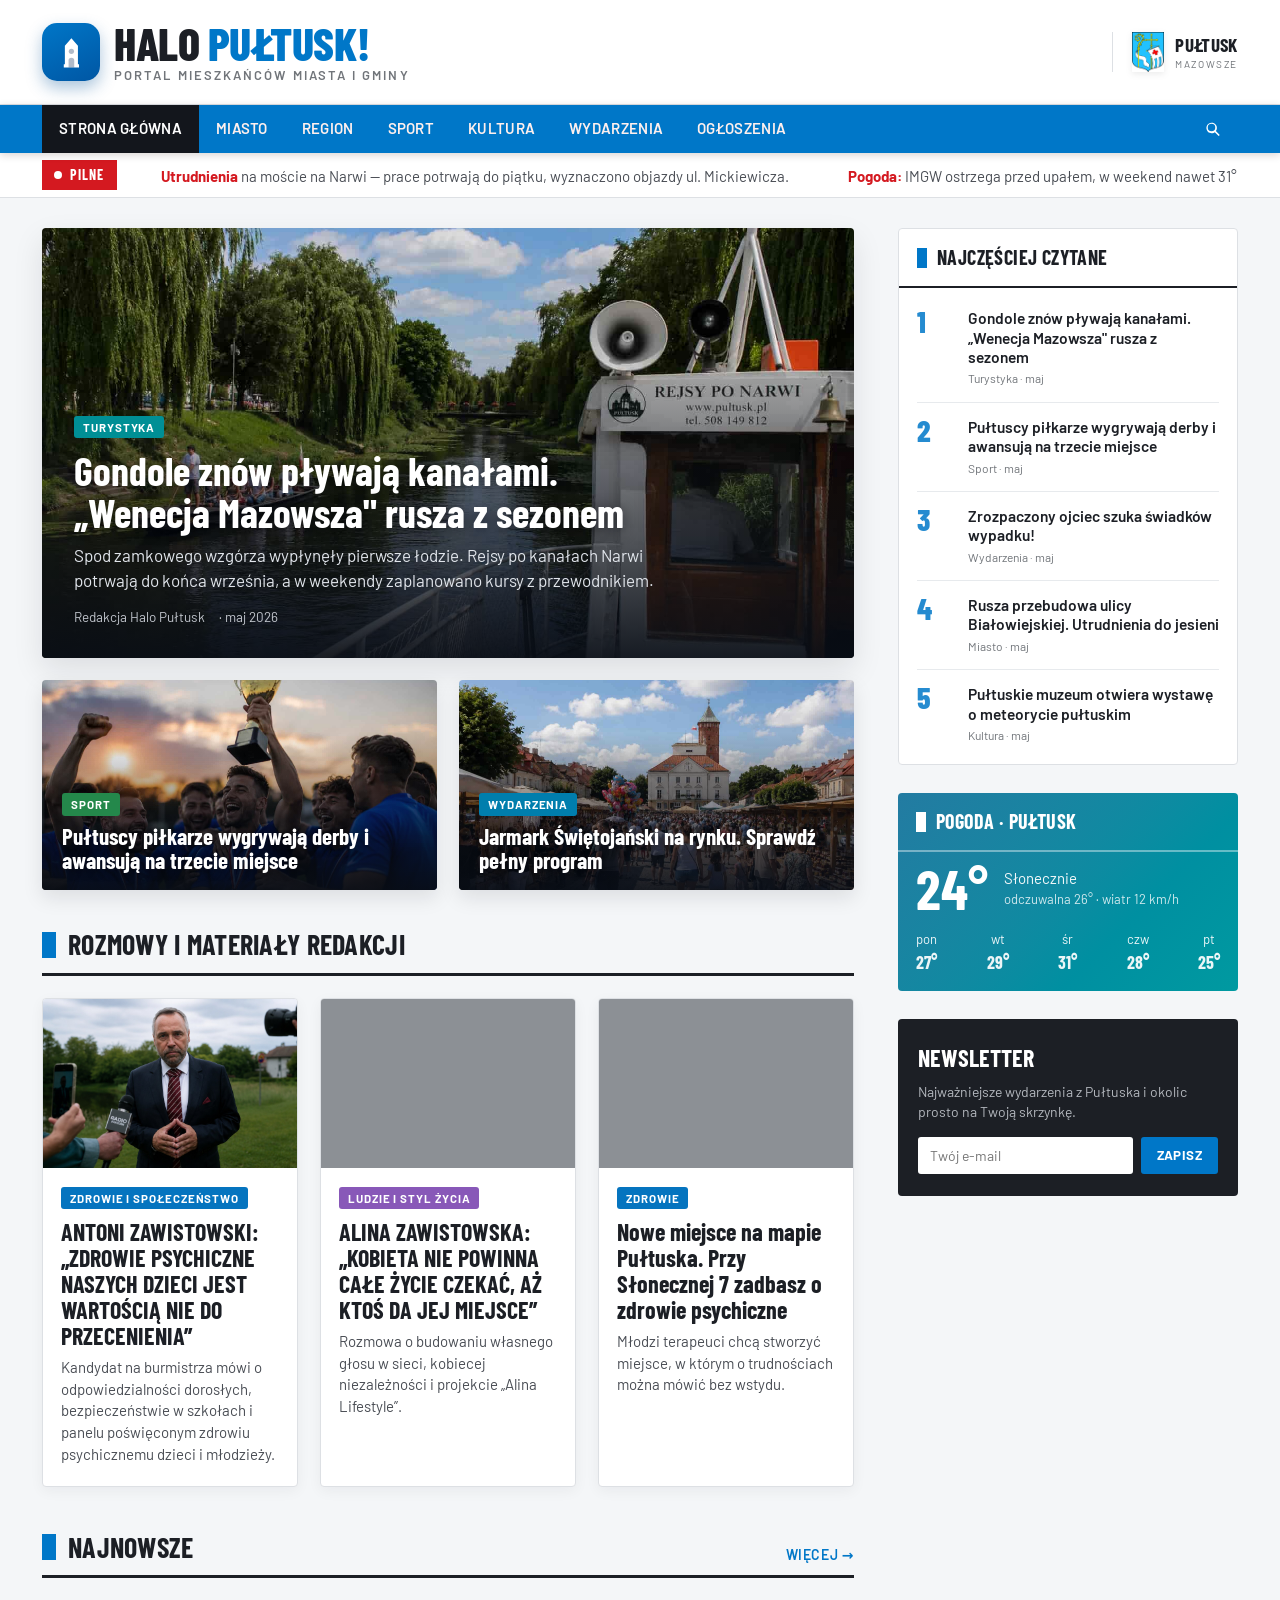
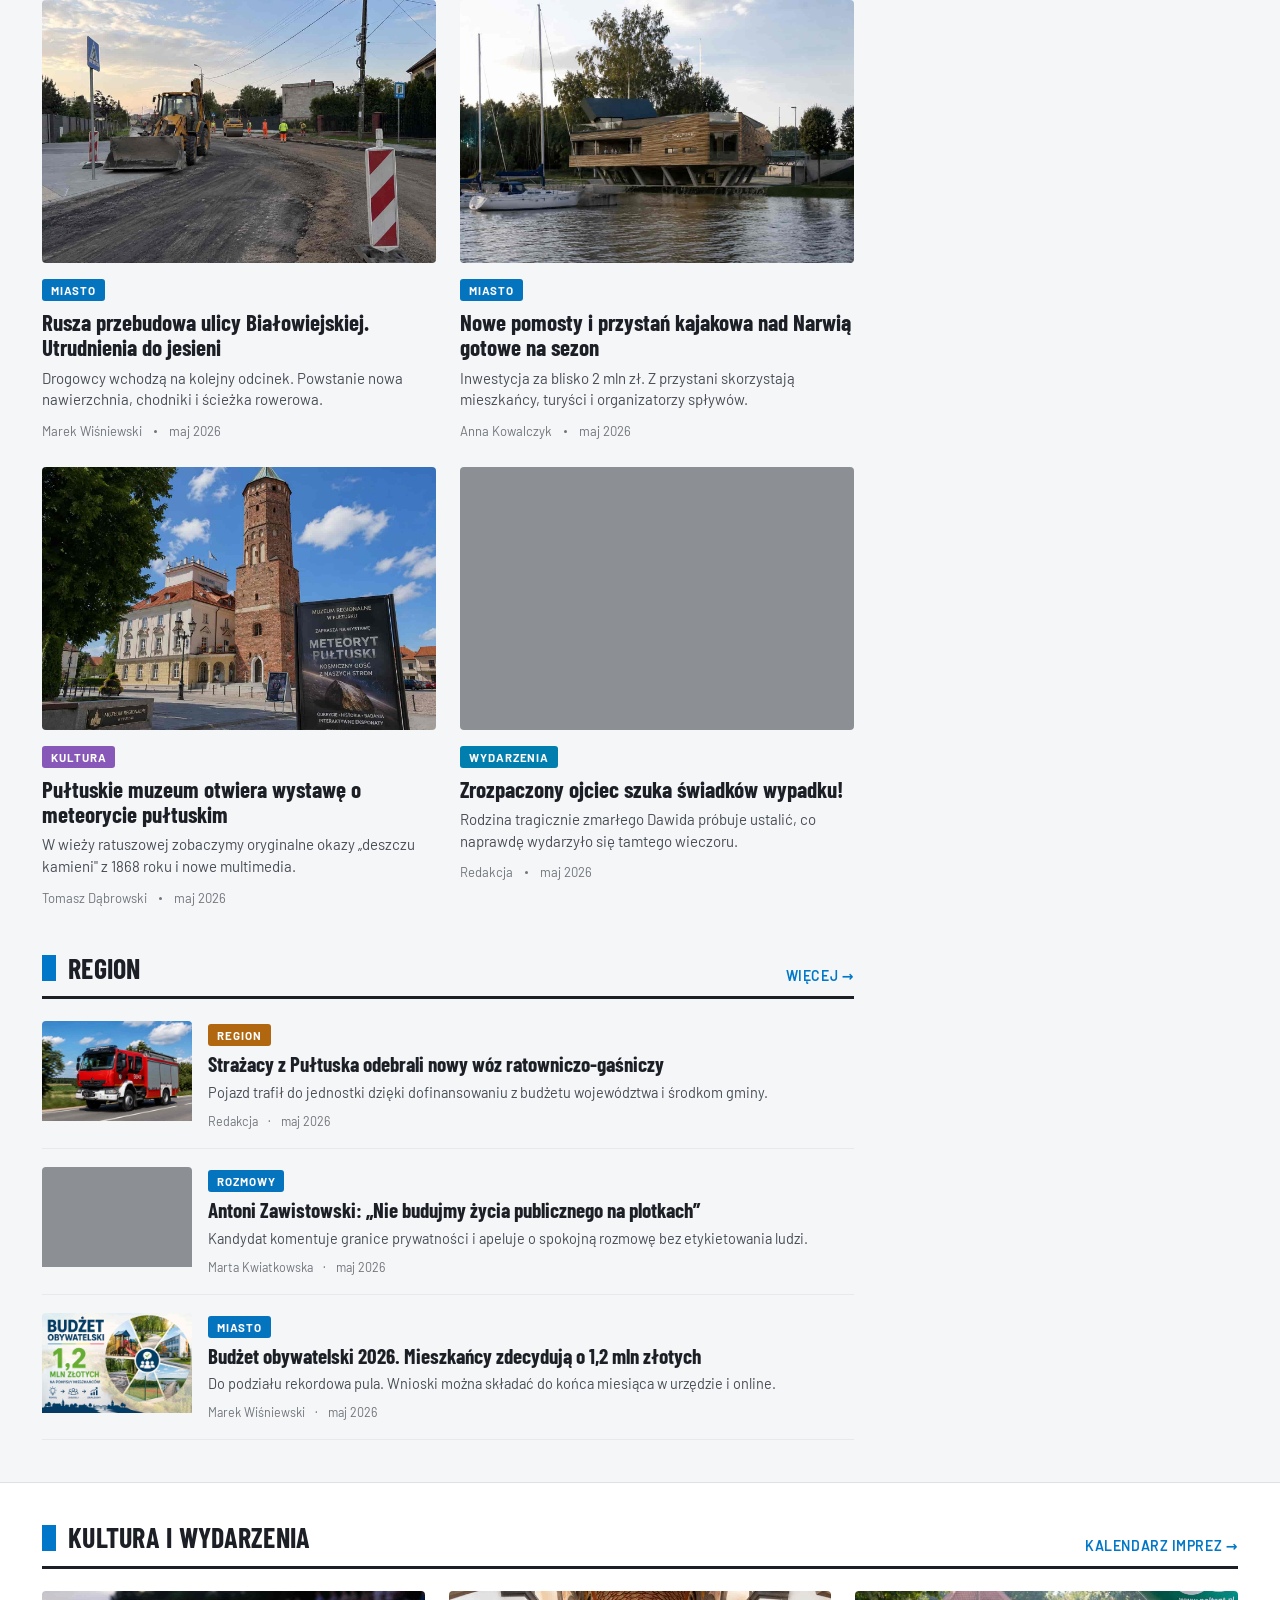
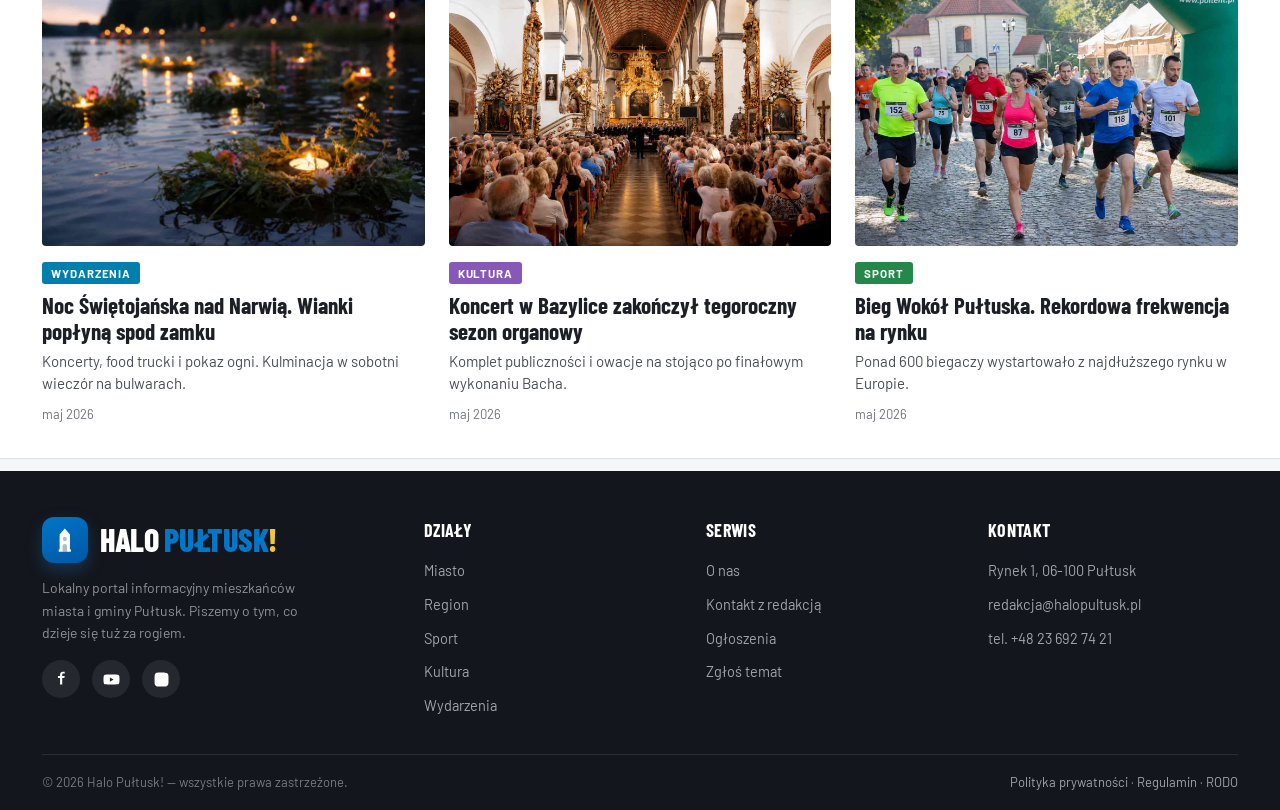
==== commit a9daadcc: "Add files via upload" ====
--- a/index.html
+++ b/index.html
@@ -132,14 +132,14 @@
               <p class="pick__excerpt">Rozmowa o budowaniu własnego głosu w sieci, kobiecej niezależności i projekcie „Alina Lifestyle”.</p>
             </div>
           </a>
-          <article class="pick pick--static">
-            <div class="cover"><img src="images/piknik.jpg" alt="Mieszkańcy podczas rodzinnego pikniku nad Narwią" /></div>
+          <a class="pick" href="artykul-sloneczna-7.html">
+            <div class="cover cover--grayscreen"></div>
             <div class="pick__body">
-              <span class="tag tag--wydarzenia">Wydarzenia</span>
-              <h3 class="pick__title">Rodzinny piknik nad Narwią przyciągnął mieszkańców</h3>
-              <p class="pick__excerpt">Koncerty, animacje dla dzieci i stoiska lokalnych organizacji wypełniły bulwary przez całe popołudnie.</p>
-            </div>
-          </article>
+              <span class="tag tag--miasto">Zdrowie</span>
+              <h3 class="pick__title">Nowe miejsce na mapie Pułtuska. Przy Słonecznej 7 zadbasz o zdrowie psychiczne</h3>
+              <p class="pick__excerpt">Młodzi terapeuci chcą stworzyć miejsce, w którym o trudnościach można mówić bez wstydu.</p>
+            </div>
+          </a>
         </div>
       </section>
 
@@ -177,15 +177,15 @@
               <div class="card__meta"><span>Tomasz Dąbrowski</span><span class="dot"></span><span>maj 2026</span></div>
             </div>
           </article>
-          <article class="card">
-            <div class="card__media"><div class="cover"><img src="images/modernizacja_szkoly.jpg" alt="Ekipa prowadząca termomodernizację szkoły" /></div></div>
+          <a class="card" href="artykul-swiadkowie-wypadku.html">
+            <div class="card__media"><div class="cover cover--grayscreen"></div></div>
             <div class="card__body">
-              <span class="tag tag--miasto">Miasto</span>
-              <h3 class="card__title">Termomodernizacja szkoły podstawowej na finiszu</h3>
-              <p class="card__excerpt">Nowa elewacja, wymiana instalacji i fotowoltaika. Uczniowie wrócą do odnowionych sal we wrześniu.</p>
-              <div class="card__meta"><span>Anna Kowalczyk</span><span class="dot"></span><span>maj 2026</span></div>
-            </div>
-          </article>
+              <span class="tag tag--wydarzenia">Wydarzenia</span>
+              <h3 class="card__title">Zrozpaczony ojciec szuka świadków wypadku!</h3>
+              <p class="card__excerpt">Rodzina tragicznie zmarłego Dawida próbuje ustalić, co naprawdę wydarzyło się tamtego wieczoru.</p>
+              <div class="card__meta"><span>Redakcja</span><span class="dot"></span><span>maj 2026</span></div>
+            </div>
+          </a>
         </div>
       </section>
 
@@ -205,15 +205,15 @@
               <div class="row__meta"><span>Redakcja</span><span>·</span><span>maj 2026</span></div>
             </div>
           </article>
-          <article class="row">
-            <div class="row__media"><div class="cover"><img src="images/akademia.jpg" alt="Studenci pułtuskiej uczelni" /></div></div>
+          <a class="row" href="artykul-plotki.html">
+            <div class="row__media"><div class="cover cover--grayscreen"></div></div>
             <div>
-              <span class="tag tag--region">Region</span>
-              <h3 class="row__title">Pułtuska uczelnia zaprasza na dni otwarte</h3>
-              <p class="row__excerpt">Kandydaci zwiedzą zamkowy kampus i poznają nowe kierunki studiów na rok akademicki 2026/2027.</p>
-              <div class="row__meta"><span>Tomasz Dąbrowski</span><span>·</span><span>maj 2026</span></div>
-            </div>
-          </article>
+              <span class="tag tag--miasto">Rozmowy</span>
+              <h3 class="row__title">Antoni Zawistowski: „Nie budujmy życia publicznego na plotkach”</h3>
+              <p class="row__excerpt">Kandydat komentuje granice prywatności i apeluje o spokojną rozmowę bez etykietowania ludzi.</p>
+              <div class="row__meta"><span>Marta Kwiatkowska</span><span>·</span><span>maj 2026</span></div>
+            </div>
+          </a>
           <article class="row">
             <div class="row__media"><div class="cover"><img src="images/budzet_obywatelski.jpg" alt="Grafika dotycząca budżetu obywatelskiego Pułtuska" /></div></div>
             <div>
@@ -235,7 +235,7 @@
           <ol class="popular">
             <li><div><div class="popular__title">Gondole znów pływają kanałami. „Wenecja Mazowsza" rusza z sezonem</div><div class="popular__meta">Turystyka · maj</div></div></li>
             <li><div><div class="popular__title">Pułtuscy piłkarze wygrywają derby i awansują na trzecie miejsce</div><div class="popular__meta">Sport · maj</div></div></li>
-            <li><div><div class="popular__title">Budżet obywatelski 2026. Mieszkańcy zdecydują o 1,2 mln zł</div><div class="popular__meta">Miasto · maj</div></div></li>
+            <li><a href="artykul-swiadkowie-wypadku.html"><div class="popular__title">Zrozpaczony ojciec szuka świadków wypadku!</div><div class="popular__meta">Wydarzenia · maj</div></a></li>
             <li><div><div class="popular__title">Rusza przebudowa ulicy Białowiejskiej. Utrudnienia do jesieni</div><div class="popular__meta">Miasto · maj</div></div></li>
             <li><div><div class="popular__title">Pułtuskie muzeum otwiera wystawę o meteorycie pułtuskim</div><div class="popular__meta">Kultura · maj</div></div></li>
           </ol>
--- a/styles.css
+++ b/styles.css
@@ -358,9 +358,17 @@
 .mini__body { position: absolute; left: 0; right: 0; bottom: 0; padding: 18px 20px; color: #fff; }
 .mini__title { font-family: var(--display); font-weight: 700; font-size: 23px; line-height: 1.06; margin: 8px 0 0; text-shadow: 0 2px 10px oklch(0.1 0.02 260 / 0.5); }
 
-a.lead, a.mini, a.card__link { cursor: pointer; }
-a.lead:hover .cover img, a.mini:hover .cover img { transform: scale(1.04); }
+a.lead, a.mini, a.pick, a.card, a.row, .popular a { cursor: pointer; }
+a.lead:hover .cover img,
+a.mini:hover .cover img,
+.pick:hover .cover img,
+.card:hover .cover img,
+.row:hover .cover img { transform: scale(1.04); }
 .cover img { transition: transform 0.5s ease; }
+.cover--grayscreen { transition: transform 0.5s ease, filter 0.18s ease; }
+.pick:hover .cover--grayscreen,
+.card:hover .cover--grayscreen,
+.row:hover .cover--grayscreen { transform: scale(1.02); filter: brightness(0.96); }
 
 /* ---------- Strip materiałów redakcyjnych ---------- */
 .picks { display: grid; grid-template-columns: repeat(3, 1fr); gap: 22px; }
@@ -371,8 +379,6 @@
   transition: box-shadow 0.18s, transform 0.18s;
 }
 .pick:hover { box-shadow: 0 12px 28px oklch(0.2 0.02 260 / 0.13); transform: translateY(-3px); }
-.pick--static { cursor: default; }
-.pick--static:hover { box-shadow: 0 12px 28px oklch(0.2 0.02 260 / 0.13); transform: translateY(-3px); }
 .pick .cover { aspect-ratio: 3 / 2; }
 .pick__body { padding: 16px 18px 20px; }
 .pick__title { font-family: var(--display); font-weight: 700; font-size: 24px; line-height: 1.08; margin: 10px 0 8px; }
@@ -395,7 +401,9 @@
 .hero__minis { display: grid; grid-template-columns: 1fr 1fr; gap: 22px; }
 
 .cards { display: grid; grid-template-columns: 1fr 1fr; gap: 26px 24px; }
-.card { display: flex; flex-direction: column; }
+.card { display: flex; flex-direction: column; transition: transform 0.18s ease, filter 0.18s ease; }
+.card:hover { transform: translateY(-3px); }
+.card:hover .card__title { color: var(--red); }
 .card__media { position: relative; border-radius: var(--radius); overflow: hidden; }
 .card__media .cover { aspect-ratio: 3 / 2; }
 .card__body { padding: 13px 0 0; }
@@ -409,7 +417,10 @@
 .row {
   display: grid; grid-template-columns: 150px 1fr; gap: 16px;
   padding: 18px 0; border-bottom: 1px solid var(--line-soft);
-}
+  transition: transform 0.18s ease;
+}
+.row:hover { transform: translateX(3px); }
+.row:hover .row__title, .popular a:hover .popular__title { color: var(--red); }
 .row:first-child { padding-top: 0; }
 .row__media { border-radius: var(--radius); overflow: hidden; }
 .row__media .cover { aspect-ratio: 3 / 2; }
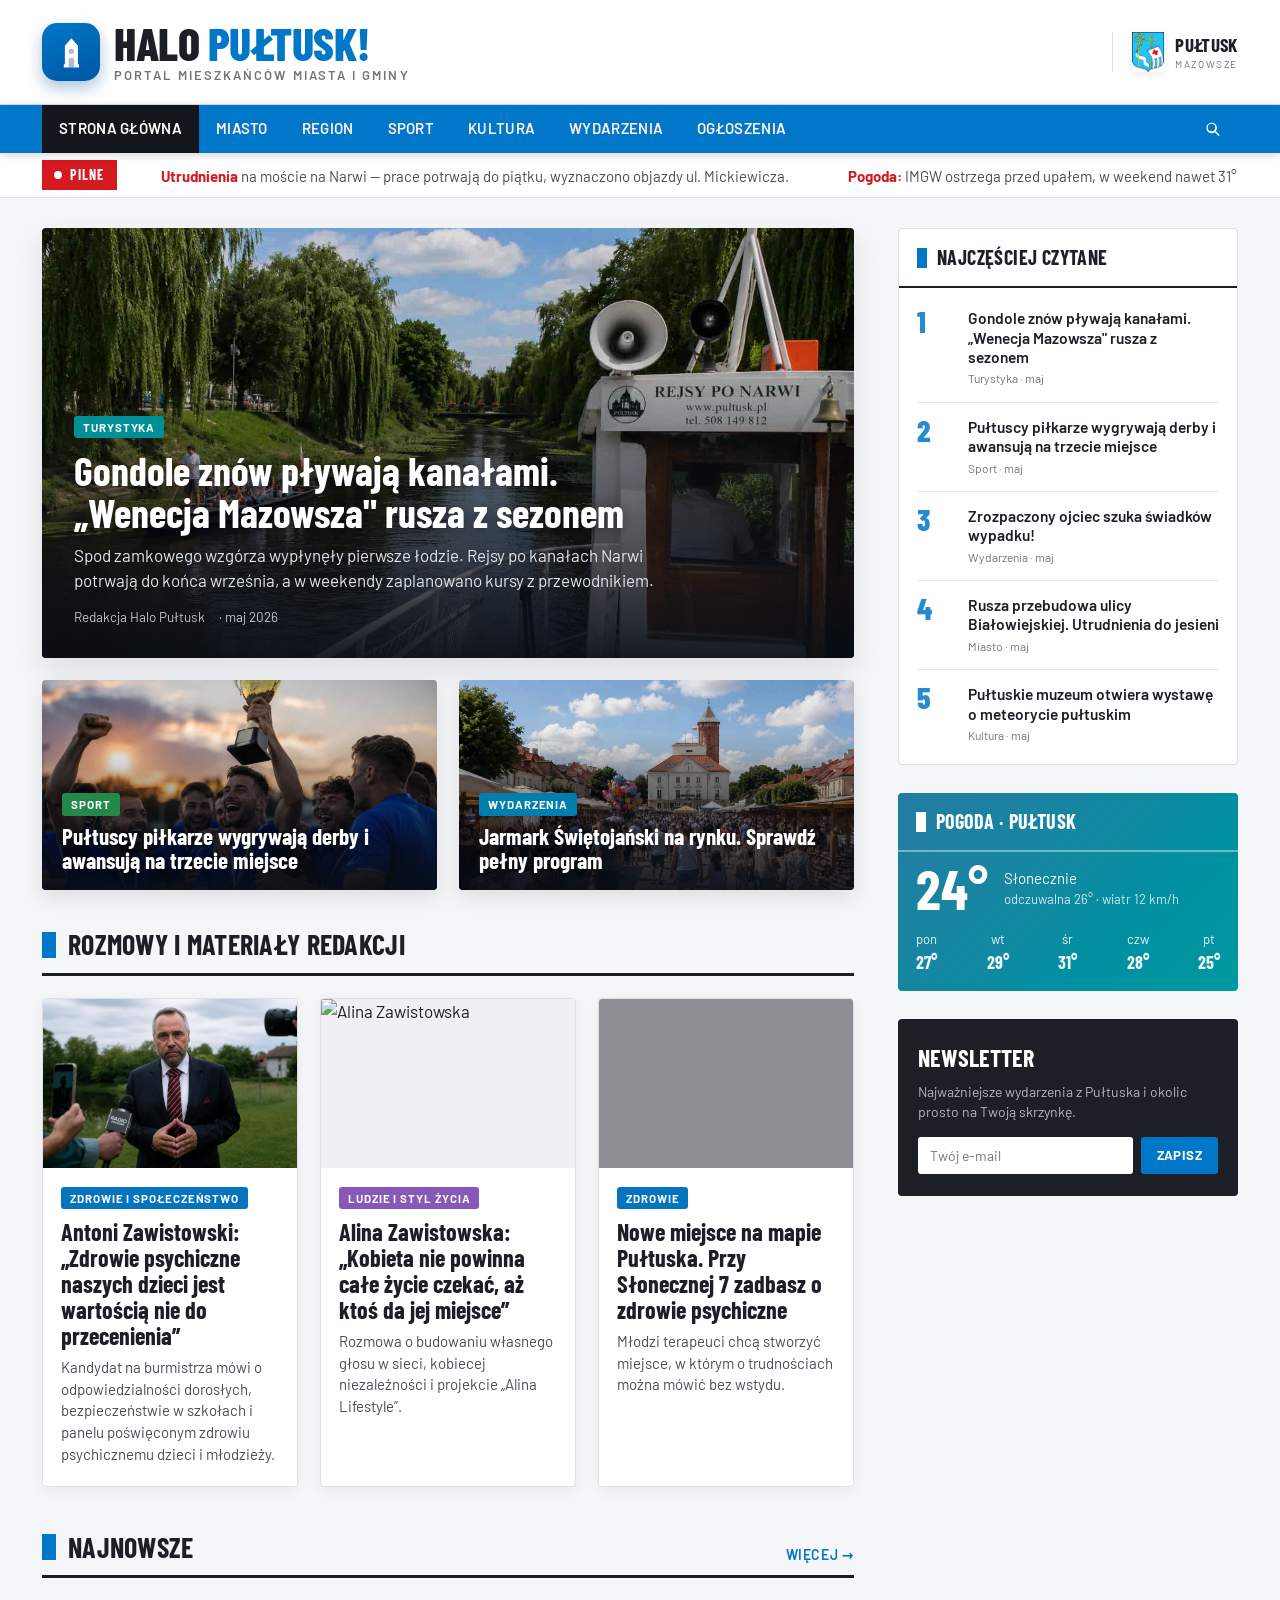
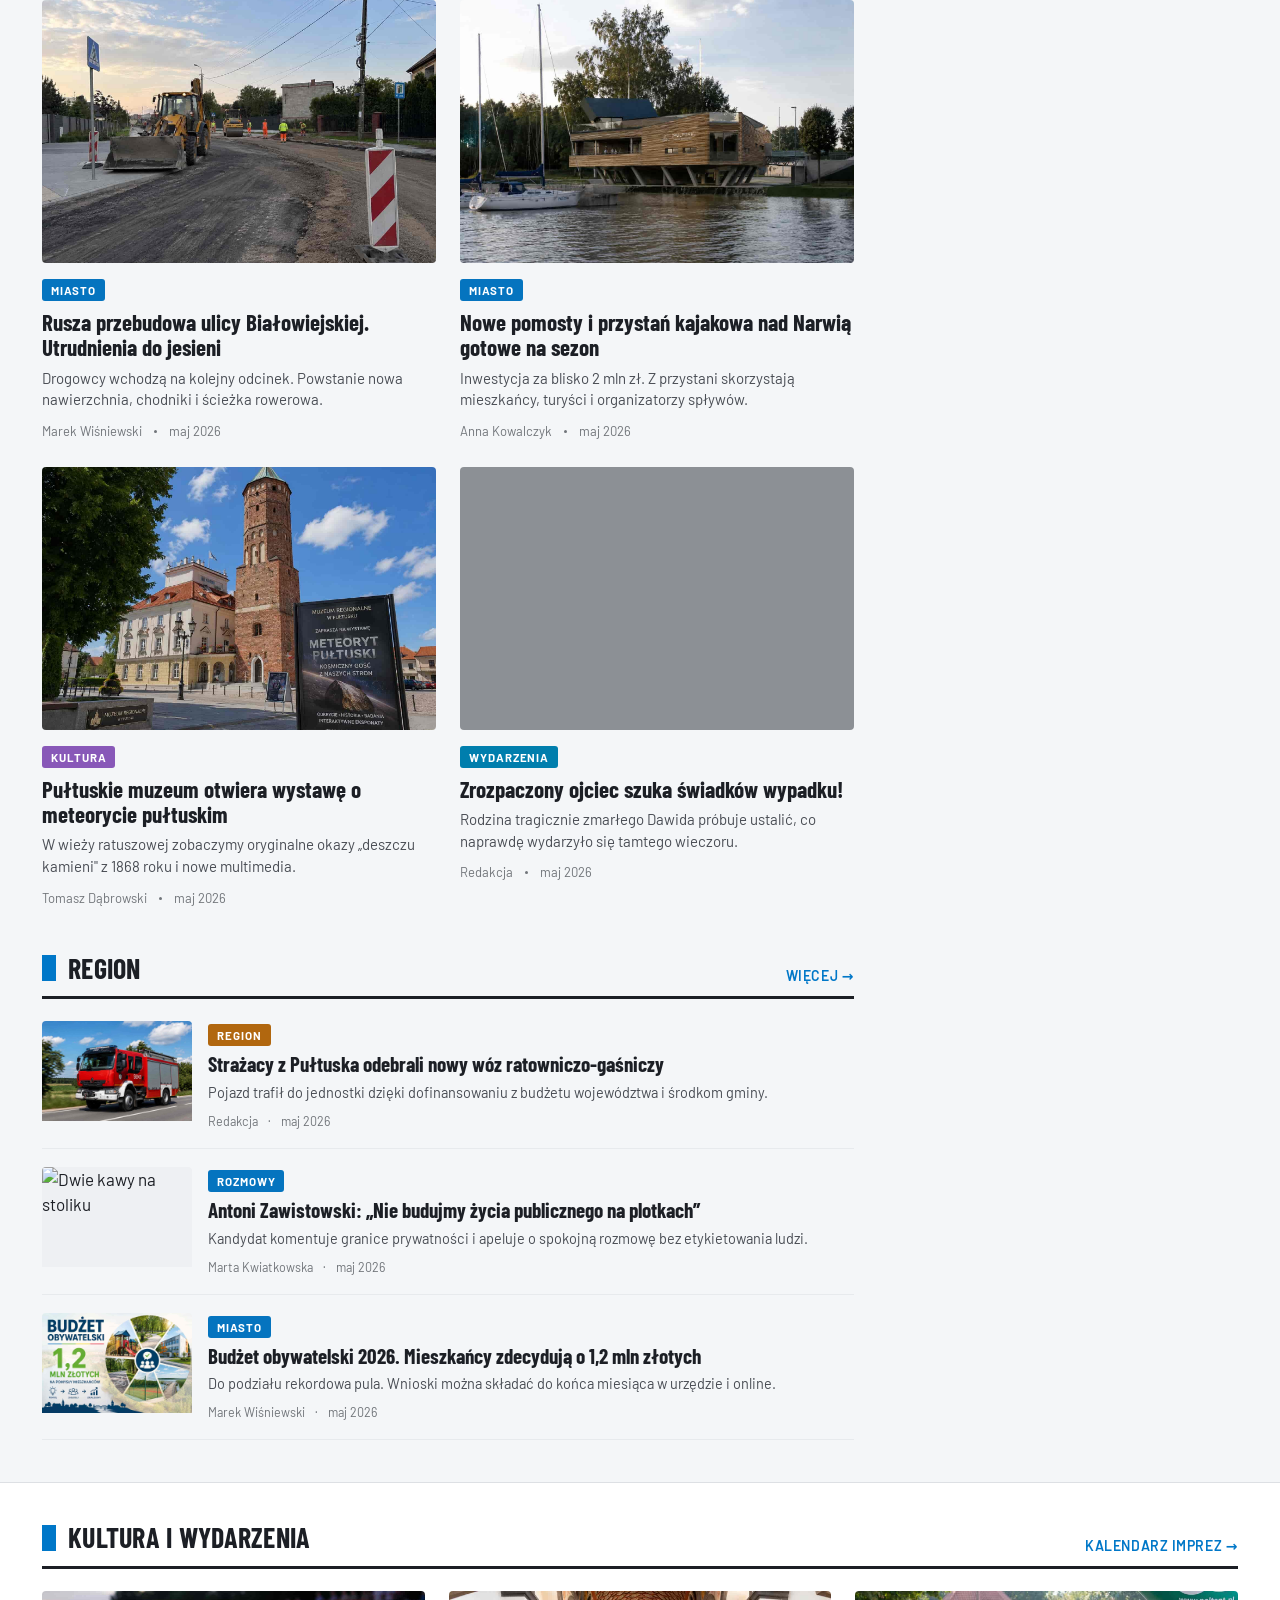
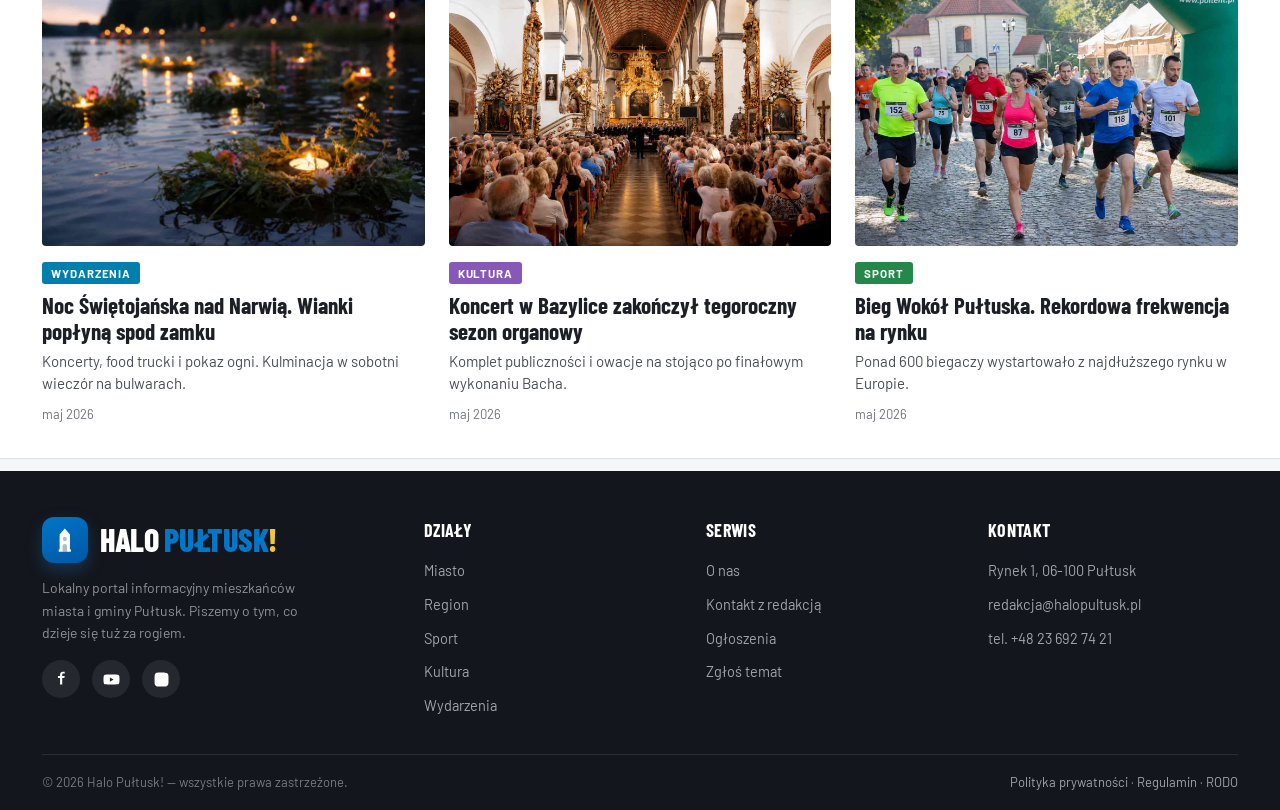
==== commit ea203aeb: "Add files via upload" ====
--- a/index.html
+++ b/index.html
@@ -120,15 +120,15 @@
             <div class="cover"><img src="images/antoni.jpg" alt="Antoni Zawistowski" /></div>
             <div class="pick__body">
               <span class="tag tag--miasto">Zdrowie i społeczeństwo</span>
-              <h3 class="pick__title">ANTONI ZAWISTOWSKI: „ZDROWIE PSYCHICZNE NASZYCH DZIECI JEST WARTOŚCIĄ NIE DO PRZECENIENIA”</h3>
+              <h3 class="pick__title">Antoni Zawistowski: „Zdrowie psychiczne naszych dzieci jest wartością nie do przecenienia”</h3>
               <p class="pick__excerpt">Kandydat na burmistrza mówi o odpowiedzialności dorosłych, bezpieczeństwie w szkołach i panelu poświęconym zdrowiu psychicznemu dzieci i młodzieży.</p>
             </div>
           </a>
           <a class="pick" href="artykul-zawistowska.html">
-            <div class="cover cover--grayscreen"></div>
+            <div class="cover"><img src="images/alina_zawistowska.jpeg" alt="Alina Zawistowska" /></div>
             <div class="pick__body">
               <span class="tag tag--kultura">Ludzie i styl życia</span>
-              <h3 class="pick__title">ALINA ZAWISTOWSKA: „KOBIETA NIE POWINNA CAŁE ŻYCIE CZEKAĆ, AŻ KTOŚ DA JEJ MIEJSCE”</h3>
+              <h3 class="pick__title">Alina Zawistowska: „Kobieta nie powinna całe życie czekać, aż ktoś da jej miejsce”</h3>
               <p class="pick__excerpt">Rozmowa o budowaniu własnego głosu w sieci, kobiecej niezależności i projekcie „Alina Lifestyle”.</p>
             </div>
           </a>
@@ -206,7 +206,7 @@
             </div>
           </article>
           <a class="row" href="artykul-plotki.html">
-            <div class="row__media"><div class="cover cover--grayscreen"></div></div>
+            <div class="row__media"><div class="cover"><img src="images/kawy_plotki.jpeg" alt="Dwie kawy na stoliku" /></div></div>
             <div>
               <span class="tag tag--miasto">Rozmowy</span>
               <h3 class="row__title">Antoni Zawistowski: „Nie budujmy życia publicznego na plotkach”</h3>
